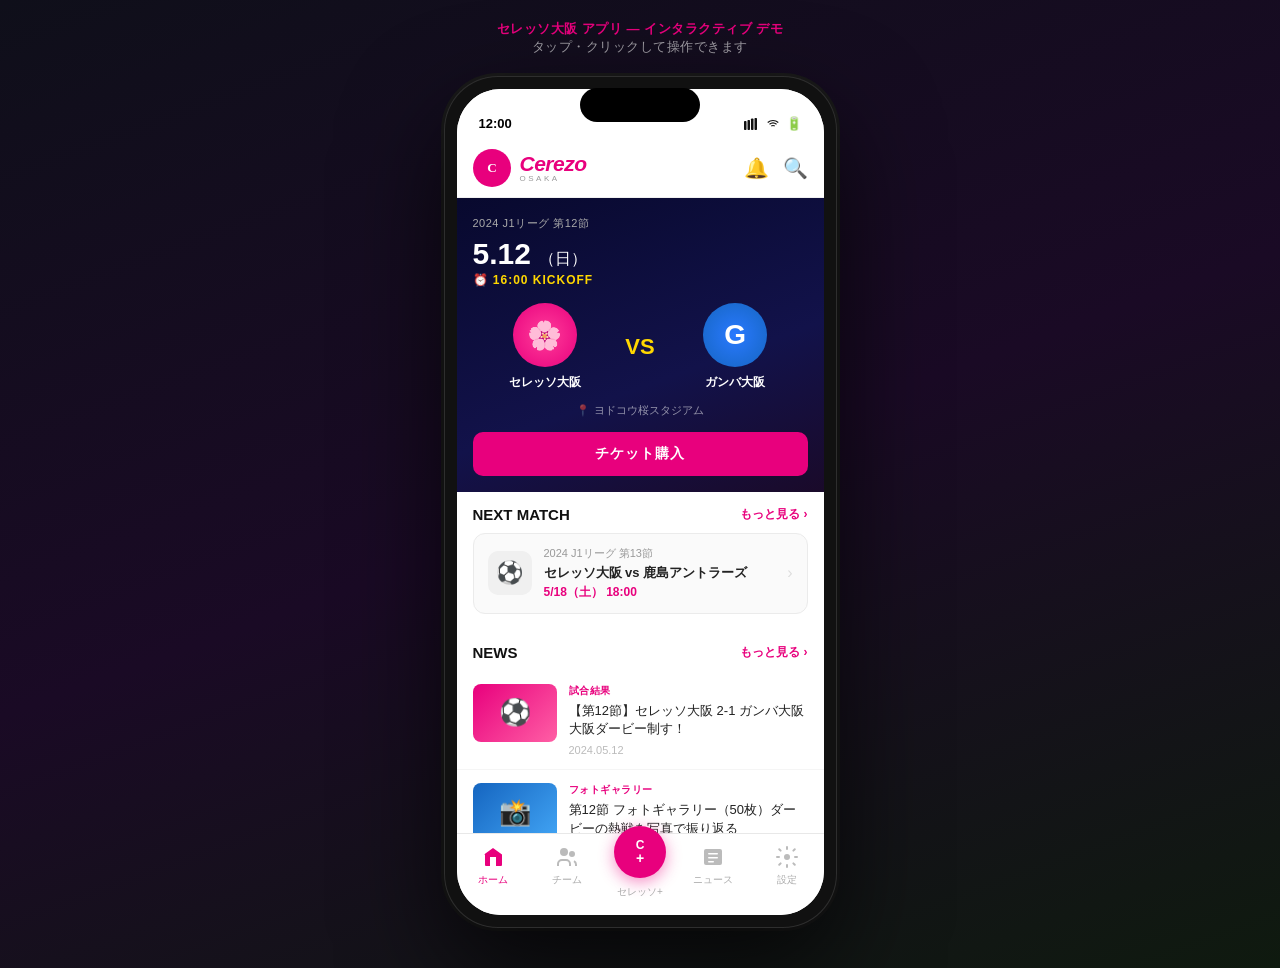
==== cerezo-demo.html @ f92ac030 "Add セレッソ大阪 app interactive HTML demo Interactive mobile app prototype with 7 screens: - ホーム (match s" ====
<!DOCTYPE html>
<html lang="ja">
<head>
  <meta charset="UTF-8">
  <meta name="viewport" content="width=device-width, initial-scale=1.0">
  <title>セレッソ大阪 アプリ デモ</title>
  <style>
    *{margin:0;padding:0;box-sizing:border-box;-webkit-tap-highlight-color:transparent;}
    body{
      background:linear-gradient(160deg,#0f0f1a 0%,#1a0a25 50%,#0f1a0f 100%);
      min-height:100vh;display:flex;flex-direction:column;
      align-items:center;justify-content:center;
      font-family:-apple-system,'Hiragino Kaku Gothic ProN','Noto Sans JP',sans-serif;
      padding:20px 0 40px;
    }
    .demo-header{
      color:rgba(255,255,255,0.6);font-size:13px;margin-bottom:20px;
      text-align:center;letter-spacing:0.5px;
    }
    .demo-header strong{color:#E8007D;}

    /* ── Phone Frame ── */
    .phone{
      width:393px;height:852px;
      background:#111;border-radius:54px;
      padding:13px;
      box-shadow:0 40px 100px rgba(0,0,0,0.7),
                 inset 0 0 0 1px rgba(255,255,255,0.12),
                 0 0 0 3px #1a1a1a;
      position:relative;flex-shrink:0;
    }
    .phone-screen{
      width:100%;height:100%;background:#fff;
      border-radius:44px;overflow:hidden;
      position:relative;display:flex;flex-direction:column;
    }
    /* Dynamic Island */
    .dynamic-island{
      position:absolute;top:12px;left:50%;
      transform:translateX(-50%);
      width:120px;height:34px;
      background:#000;border-radius:20px;
      z-index:200;
    }

    /* ── Status Bar ── */
    .status-bar{
      height:50px;background:#fff;
      display:flex;align-items:flex-end;
      justify-content:space-between;
      padding:0 22px 8px;
      font-size:13px;font-weight:700;
      flex-shrink:0;position:relative;z-index:100;
    }
    .status-icons{display:flex;align-items:center;gap:5px;}

    /* ── App Container ── */
    .app{height:calc(100% - 50px);display:flex;flex-direction:column;overflow:hidden;}

    /* ── Screens ── */
    .screen{display:none;flex:1;flex-direction:column;overflow:hidden;}
    .screen.active{display:flex;}
    .screen-body{flex:1;overflow-y:auto;-webkit-overflow-scrolling:touch;}
    .screen-body::-webkit-scrollbar{display:none;}

    /* ── Header ── */
    .app-header{
      background:#fff;padding:10px 16px;
      display:flex;align-items:center;justify-content:space-between;
      border-bottom:1px solid #f0f0f0;flex-shrink:0;
    }
    .logo-wrap{display:flex;align-items:center;gap:9px;}
    .logo-mark{
      width:38px;height:38px;background:#E8007D;border-radius:50%;
      display:flex;align-items:center;justify-content:center;flex-shrink:0;
    }
    .logo-mark svg{width:24px;height:24px;}
    .logo-text-wrap{}
    .logo-name{font-size:21px;font-style:italic;font-weight:900;color:#E8007D;letter-spacing:-0.5px;line-height:1;}
    .logo-sub{font-size:8px;color:#999;letter-spacing:2.5px;text-transform:uppercase;}
    .hdr-icons{display:flex;gap:14px;}
    .hdr-icon{font-size:20px;cursor:pointer;color:#444;}

    /* ── Bottom Nav ── */
    .bottom-nav{
      height:82px;background:#fff;border-top:1px solid #e8e8e8;
      display:flex;align-items:flex-start;justify-content:space-around;
      padding-top:10px;flex-shrink:0;
    }
    .nav-btn{
      display:flex;flex-direction:column;align-items:center;gap:3px;
      cursor:pointer;flex:1;padding:0 4px;position:relative;
    }
    .nav-btn .nb-icon{width:26px;height:26px;display:flex;align-items:center;justify-content:center;}
    .nav-btn .nb-label{font-size:10px;color:#aaa;transition:color .15s;}
    .nav-btn.active .nb-label{color:#E8007D;}
    /* center button */
    .nav-ctr{margin-top:-18px;}
    .nav-ctr-disc{
      width:52px;height:52px;border-radius:50%;background:#E8007D;
      display:flex;flex-direction:column;align-items:center;justify-content:center;
      box-shadow:0 4px 16px rgba(232,0,125,.45);
      color:#fff;font-weight:900;font-size:12px;line-height:1;
    }

    /* ════════════════════════════
       HOME SCREEN
    ════════════════════════════ */
    .match-hero{
      background:linear-gradient(160deg,#08092e 0%,#12124a 60%,#1a0a2a 100%);
      padding:18px 16px 16px;color:#fff;
    }
    .mh-label{font-size:11px;color:#aaa;letter-spacing:.5px;margin-bottom:8px;}
    .mh-date{font-size:30px;font-weight:900;line-height:1;margin-bottom:4px;}
    .mh-date span{font-size:16px;font-weight:500;}
    .mh-ko{font-size:12px;font-weight:700;color:#FFD700;letter-spacing:1px;margin-bottom:16px;}
    .mh-teams{display:flex;align-items:center;justify-content:space-between;margin-bottom:12px;}
    .mh-team{display:flex;flex-direction:column;align-items:center;gap:8px;flex:1;}
    .mh-emblem{
      width:64px;height:64px;border-radius:50%;
      display:flex;align-items:center;justify-content:center;
      font-size:28px;font-weight:900;
    }
    .emb-cerezo{background:radial-gradient(circle,#ff3d9a,#E8007D);}
    .emb-rival{background:radial-gradient(circle,#2979ff,#1565C0);}
    .mh-tname{font-size:12px;font-weight:700;text-align:center;line-height:1.3;}
    .mh-vs{font-size:22px;font-weight:900;color:#FFD700;padding:0 8px;flex-shrink:0;}
    .mh-venue{font-size:11px;color:rgba(255,255,255,.55);text-align:center;margin-bottom:14px;}
    .ticket-btn{
      background:#E8007D;color:#fff;border:none;width:100%;
      padding:13px;border-radius:10px;font-size:14px;font-weight:800;
      cursor:pointer;letter-spacing:1px;transition:filter .15s;
    }
    .ticket-btn:active{filter:brightness(.9);}

    .sec-hdr{display:flex;justify-content:space-between;align-items:center;padding:14px 16px 10px;}
    .sec-title{font-size:15px;font-weight:800;color:#111;}
    .sec-more{font-size:12px;color:#E8007D;cursor:pointer;font-weight:600;}

    .next-card{
      margin:0 16px 16px;border:1px solid #ebebeb;border-radius:12px;
      padding:12px 14px;display:flex;align-items:center;gap:12px;
      cursor:pointer;background:#fafafa;transition:background .15s;
    }
    .next-card:active{background:#f0f0f0;}
    .next-ico{width:44px;height:44px;border-radius:10px;background:#f0f0f0;display:flex;align-items:center;justify-content:center;font-size:22px;}
    .next-info{flex:1;}
    .next-comp{font-size:11px;color:#999;margin-bottom:3px;}
    .next-match{font-size:13px;font-weight:700;color:#222;margin-bottom:2px;}
    .next-date{font-size:12px;color:#E8007D;font-weight:600;}

    .news-item{display:flex;padding:13px 16px;gap:12px;border-bottom:1px solid #f5f5f5;cursor:pointer;align-items:flex-start;}
    .news-item:active{background:#fafafa;}
    .news-thumb{width:84px;height:58px;border-radius:8px;flex-shrink:0;overflow:hidden;display:flex;align-items:center;justify-content:center;font-size:26px;}
    .news-info{flex:1;}
    .news-cat{font-size:10px;color:#E8007D;font-weight:700;margin-bottom:4px;text-transform:uppercase;letter-spacing:.5px;}
    .news-ttl{font-size:13px;font-weight:500;color:#222;line-height:1.45;}
    .news-date{font-size:11px;color:#bbb;margin-top:5px;}

    /* ════════════════════════════
       TEAM SCREEN
    ════════════════════════════ */
    .standing-banner{
      background:linear-gradient(135deg,#0a1248,#1a237e);
      padding:14px 16px;color:#fff;
      display:flex;align-items:center;justify-content:space-between;
    }
    .sb-rank{font-size:36px;font-weight:900;}
    .sb-label{font-size:12px;color:rgba(255,255,255,.6);margin-bottom:2px;}
    .sb-stats{display:flex;gap:16px;margin-top:4px;}
    .sb-stat{text-align:center;}
    .sb-val{font-size:18px;font-weight:800;}
    .sb-key{font-size:10px;color:rgba(255,255,255,.6);}

    .player-grid{display:grid;grid-template-columns:1fr 1fr;gap:1px;background:#ebebeb;}
    .player-card{background:#fff;padding:14px 10px;display:flex;flex-direction:column;align-items:center;gap:6px;cursor:pointer;transition:background .15s;}
    .player-card:active{background:#fafafa;}
    .p-num{font-size:24px;font-weight:900;color:#E8007D;line-height:1;}
    .p-avatar{width:64px;height:64px;border-radius:50%;background:linear-gradient(135deg,#f5f5f5,#e0e0e0);display:flex;align-items:center;justify-content:center;font-size:26px;}
    .p-name{font-size:12px;font-weight:700;text-align:center;color:#222;line-height:1.3;}
    .p-pos{
      font-size:10px;font-weight:700;padding:2px 8px;border-radius:10px;
      background:#f0f0f0;color:#888;
    }
    .pos-gk{background:#fff3cd;color:#856404;}
    .pos-df{background:#cfe2ff;color:#084298;}
    .pos-mf{background:#d1e7dd;color:#0f5132;}
    .pos-fw{background:#f8d7da;color:#842029;}

    /* ════════════════════════════
       CEREZO+ SCREEN
    ════════════════════════════ */
    .plus-hdr{
      background:#fff;padding:12px 16px;
      display:flex;align-items:center;justify-content:space-between;
      border-bottom:1px solid #f0f0f0;flex-shrink:0;
    }
    .plus-title{font-size:19px;font-weight:900;color:#E8007D;}

    .hero-banner{
      height:188px;position:relative;overflow:hidden;cursor:pointer;
      background:linear-gradient(160deg,#050515 0%,#150530 50%,#200515 100%);
    }
    .hero-banner:active{filter:brightness(.92);}
    .hero-bg-decor{
      position:absolute;right:-10px;bottom:-10px;
      font-size:120px;opacity:.06;line-height:1;user-select:none;
    }
    .hero-content{position:absolute;bottom:0;left:0;right:0;padding:16px;}
    .hero-tag{
      display:inline-block;background:#E8007D;color:#fff;
      font-size:10px;font-weight:700;padding:3px 9px;border-radius:4px;
      margin-bottom:8px;letter-spacing:.5px;
    }
    .hero-ttl{font-size:24px;font-weight:900;color:#fff;font-style:italic;text-transform:uppercase;line-height:1.2;margin-bottom:4px;}
    .hero-sub{font-size:12px;color:rgba(255,255,255,.7);}
    .hero-new{
      position:absolute;top:14px;right:14px;
      background:#FF3B30;color:#fff;font-size:10px;font-weight:700;
      padding:3px 8px;border-radius:12px;
    }

    .scroll-row{display:flex;gap:12px;padding:0 16px;overflow-x:auto;}
    .scroll-row::-webkit-scrollbar{display:none;}
    .scroll-card{flex-shrink:0;width:148px;cursor:pointer;}
    .sc-thumb{
      width:148px;height:94px;border-radius:10px;overflow:hidden;
      position:relative;margin-bottom:8px;
      display:flex;align-items:center;justify-content:center;
    }
    .sc-thumb-inner{width:100%;height:100%;display:flex;align-items:center;justify-content:center;font-size:34px;}
    .sc-play{
      position:absolute;bottom:7px;right:7px;
      background:rgba(0,0,0,.6);border-radius:50%;
      width:28px;height:28px;display:flex;align-items:center;justify-content:center;
      font-size:11px;color:#fff;
    }
    .sc-dur{
      position:absolute;bottom:7px;left:7px;
      background:rgba(0,0,0,.6);color:#fff;font-size:10px;
      padding:2px 6px;border-radius:4px;
    }
    .sc-ttl{font-size:12px;font-weight:700;color:#222;line-height:1.4;margin-bottom:2px;}
    .sc-series{font-size:11px;color:#E8007D;font-weight:600;}

    .ch-list{background:#fff;}
    .ch-item{
      padding:14px 16px;display:flex;align-items:center;gap:14px;
      border-bottom:1px solid #f5f5f5;cursor:pointer;transition:background .15s;
      position:relative;
    }
    .ch-item:active{background:#fafafa;}
    .ch-icon{
      width:52px;height:52px;border-radius:12px;
      display:flex;align-items:center;justify-content:center;
      font-size:10px;font-weight:800;color:#fff;text-align:center;line-height:1.3;
      flex-shrink:0;
    }
    .ch-info{flex:1;}
    .ch-name{font-size:14px;font-weight:700;color:#111;margin-bottom:3px;}
    .ch-desc{font-size:12px;color:#999;line-height:1.4;}
    .ch-new{
      position:absolute;top:10px;right:32px;
      background:#FF3B30;color:#fff;font-size:9px;font-weight:700;
      padding:2px 6px;border-radius:10px;
    }
    .ch-arr{color:#ddd;font-size:16px;font-weight:300;}

    .member-cta{
      background:linear-gradient(135deg,#E8007D,#c2005a);
      padding:22px 16px;color:#fff;
    }
    .mc-title{font-size:17px;font-weight:900;margin-bottom:10px;}
    .mc-feats{display:flex;flex-direction:column;gap:7px;margin-bottom:16px;}
    .mc-feat{font-size:13px;display:flex;align-items:flex-start;gap:8px;line-height:1.4;}
    .mc-price{font-size:26px;font-weight:900;margin-bottom:14px;}
    .mc-price small{font-size:13px;font-weight:400;}
    .mc-btn{
      background:#fff;color:#E8007D;border:none;width:100%;
      padding:14px;border-radius:10px;font-size:15px;font-weight:900;
      cursor:pointer;transition:filter .15s;
    }
    .mc-btn:active{filter:brightness(.96);}

    /* ════════════════════════════
       NEWS SCREEN
    ════════════════════════════ */
    .filter-row{
      display:flex;gap:8px;padding:12px 16px;
      overflow-x:auto;flex-shrink:0;
      border-bottom:1px solid #f0f0f0;
      background:#fff;
    }
    .filter-row::-webkit-scrollbar{display:none;}
    .filter-chip{
      padding:6px 14px;border-radius:20px;font-size:12px;font-weight:600;
      white-space:nowrap;cursor:pointer;border:none;transition:all .15s;
    }
    .filter-chip.on{background:#E8007D;color:#fff;}
    .filter-chip.off{background:#f2f2f2;color:#666;}

    /* ════════════════════════════
       EPISODE LIST SCREEN
    ════════════════════════════ */
    .back-hdr{
      background:#fff;padding:12px 16px;
      display:flex;align-items:center;gap:12px;
      border-bottom:1px solid #f0f0f0;flex-shrink:0;
    }
    .back-btn{font-size:14px;color:#E8007D;cursor:pointer;font-weight:700;display:flex;align-items:center;gap:2px;}
    .back-hdr-title{font-size:16px;font-weight:700;color:#111;}

    .prog-hero{
      height:150px;display:flex;align-items:center;justify-content:center;
      position:relative;overflow:hidden;flex-shrink:0;
    }
    .ph-decor{position:absolute;inset:0;display:flex;align-items:center;justify-content:center;font-size:90px;opacity:.06;}
    .ph-title{font-size:26px;font-weight:900;color:#fff;font-style:italic;text-transform:uppercase;z-index:1;text-shadow:0 2px 10px rgba(0,0,0,.5);}

    .ep-tabs{display:flex;border-bottom:1px solid #e0e0e0;background:#fff;flex-shrink:0;}
    .ep-tab{flex:1;padding:12px;text-align:center;font-size:13px;font-weight:700;color:#aaa;cursor:pointer;position:relative;}
    .ep-tab.on{color:#E8007D;}
    .ep-tab.on::after{content:'';position:absolute;bottom:-1px;left:0;right:0;height:2px;background:#E8007D;border-radius:2px 2px 0 0;}

    .ep-item{display:flex;padding:14px 16px;gap:12px;border-bottom:1px solid #f5f5f5;cursor:pointer;transition:background .15s;}
    .ep-item:active{background:#fafafa;}
    .ep-thumb{width:116px;height:74px;border-radius:10px;flex-shrink:0;overflow:hidden;position:relative;display:flex;align-items:center;justify-content:center;}
    .ep-thumb-inner{width:100%;height:100%;display:flex;align-items:center;justify-content:center;font-size:32px;}
    .ep-info{flex:1;}
    .ep-title{font-size:13px;font-weight:700;color:#111;line-height:1.45;margin-bottom:5px;}
    .ep-date{font-size:11px;color:#bbb;margin-bottom:4px;}
    .ep-desc{font-size:12px;color:#999;line-height:1.4;}

    /* ════════════════════════════
       VIDEO PLAYER SCREEN
    ════════════════════════════ */
    .vplayer{
      background:#000;width:100%;height:216px;
      display:flex;flex-direction:column;
      align-items:center;justify-content:center;
      position:relative;overflow:hidden;flex-shrink:0;cursor:pointer;
    }
    .vp-bg{position:absolute;inset:0;}
    .vp-bg-emoji{position:absolute;inset:0;display:flex;align-items:center;justify-content:center;font-size:80px;opacity:.12;}
    .vp-play-btn{
      width:64px;height:64px;border-radius:50%;
      background:rgba(255,255,255,.92);
      display:flex;align-items:center;justify-content:center;
      font-size:24px;z-index:2;transition:transform .15s;
    }
    .vp-play-btn:active{transform:scale(.92);}
    .vp-pause-overlay{display:none;position:absolute;inset:0;align-items:center;justify-content:center;z-index:2;}
    .is-playing .vp-play-btn{display:none;}
    .is-playing .vp-pause-overlay{display:flex;}
    .vp-controls{position:absolute;bottom:0;left:0;right:0;padding:0 14px 12px;z-index:3;}
    .vp-prog{height:3px;background:rgba(255,255,255,.25);border-radius:2px;margin-bottom:7px;cursor:pointer;position:relative;}
    .vp-fill{height:100%;background:#E8007D;border-radius:2px;width:35%;transition:width .2s linear;}
    .vp-times{display:flex;justify-content:space-between;font-size:11px;color:rgba(255,255,255,.65);}

    .vid-info{padding:16px;border-bottom:1px solid #f5f5f5;}
    .vid-title{font-size:16px;font-weight:800;color:#111;line-height:1.4;margin-bottom:7px;}
    .vid-meta{font-size:12px;color:#aaa;margin-bottom:10px;}
    .vid-badge{display:inline-block;background:#fff0f7;color:#E8007D;font-size:11px;font-weight:700;padding:4px 11px;border-radius:20px;border:1px solid #f9c0dd;}

    .vid-desc{padding:14px 16px;border-bottom:1px solid #f5f5f5;}
    .vid-desc p{font-size:13px;color:#555;line-height:1.75;}

    .rel-item{display:flex;padding:12px 16px;gap:12px;border-bottom:1px solid #f5f5f5;cursor:pointer;transition:background .15s;}
    .rel-item:active{background:#fafafa;}
    .rel-thumb{width:104px;height:66px;border-radius:8px;flex-shrink:0;overflow:hidden;position:relative;display:flex;align-items:center;justify-content:center;}
    .rel-thumb-inner{width:100%;height:100%;display:flex;align-items:center;justify-content:center;font-size:28px;}
    .rel-info{flex:1;}
    .rel-title{font-size:13px;font-weight:600;color:#111;line-height:1.4;margin-bottom:4px;}
    .rel-meta{font-size:11px;color:#bbb;}

    /* ════════════════════════════
       SETTINGS SCREEN
    ════════════════════════════ */
    .set-section{padding:14px 16px 8px;background:#f5f5f5;}
    .set-section-label{font-size:11px;color:#888;font-weight:700;letter-spacing:1.5px;text-transform:uppercase;}
    .set-item{
      background:#fff;padding:16px;border-bottom:1px solid #f5f5f5;
      display:flex;align-items:center;justify-content:space-between;cursor:pointer;
      transition:background .15s;
    }
    .set-item:active{background:#fafafa;}
    .set-item-label{font-size:14px;color:#111;font-weight:500;}
    .set-item-sub{font-size:12px;color:#E8007D;margin-top:2px;font-weight:600;}
    .set-item-val{font-size:14px;color:#bbb;}
    .toggle{width:50px;height:30px;background:#E8007D;border-radius:15px;position:relative;cursor:pointer;}
    .toggle-knob{position:absolute;right:3px;top:3px;width:24px;height:24px;background:#fff;border-radius:50%;box-shadow:0 1px 4px rgba(0,0,0,.2);}
    .toggle.off{background:#ddd;}
    .toggle.off .toggle-knob{right:auto;left:3px;}

    /* ── Toast ── */
    .toast{
      position:absolute;bottom:95px;left:50%;transform:translateX(-50%);
      background:rgba(0,0,0,.82);color:#fff;font-size:13px;
      padding:10px 18px;border-radius:20px;
      white-space:nowrap;opacity:0;transition:opacity .25s;
      z-index:999;pointer-events:none;backdrop-filter:blur(8px);
    }
    .toast.show{opacity:1;}

    /* ── Spacer ── */
    .space{height:24px;}
  </style>
</head>
<body>

<div class="demo-header">
  <strong>セレッソ大阪 アプリ — インタラクティブ デモ</strong><br>
  タップ・クリックして操作できます
</div>

<div class="phone">
  <div class="dynamic-island"></div>
  <div class="phone-screen">

    <!-- Status Bar -->
    <div class="status-bar">
      <span>12:00</span>
      <div class="status-icons">
        <svg width="16" height="12" viewBox="0 0 16 12" fill="#111"><rect x="0" y="3" width="2.5" height="9" rx=".8"/><rect x="3.5" y="2" width="2.5" height="10" rx=".8"/><rect x="7" y="0.5" width="2.5" height="11.5" rx=".8"/><rect x="10.5" y="0" width="2.5" height="12" rx=".8"/></svg>
        <svg width="16" height="12" viewBox="0 0 24 24" fill="none" stroke="#111" stroke-width="2.2"><path d="M5 12.55a11 11 0 0114.08 0M1.42 9a16 16 0 0121.16 0M8.53 16.11a6 6 0 016.95 0M12 20h.01"/></svg>
        <span>🔋</span>
      </div>
    </div>

    <!-- App -->
    <div class="app">

      <!-- ═══════════ HOME ═══════════ -->
      <div id="s-home" class="screen active">
        <div class="app-header">
          <div class="logo-wrap">
            <div class="logo-mark">
              <svg viewBox="0 0 40 40" fill="none"><circle cx="20" cy="20" r="20" fill="#E8007D"/><text x="20" y="27" text-anchor="middle" fill="#fff" font-size="22" font-weight="900" font-family="Georgia,serif">C</text></svg>
            </div>
            <div class="logo-text-wrap">
              <div class="logo-name">Cerezo</div>
              <div class="logo-sub">Osaka</div>
            </div>
          </div>
          <div class="hdr-icons">
            <span class="hdr-icon" onclick="toast('通知')">🔔</span>
            <span class="hdr-icon" onclick="toast('検索')">🔍</span>
          </div>
        </div>

        <div class="screen-body">
          <!-- Match Hero -->
          <div class="match-hero">
            <div class="mh-label">2024 J1リーグ 第12節</div>
            <div class="mh-date">5.12 <span>（日）</span></div>
            <div class="mh-ko">⏰ 16:00 KICKOFF</div>
            <div class="mh-teams">
              <div class="mh-team">
                <div class="mh-emblem emb-cerezo">🌸</div>
                <div class="mh-tname">セレッソ大阪</div>
              </div>
              <div class="mh-vs">VS</div>
              <div class="mh-team">
                <div class="mh-emblem emb-rival">G</div>
                <div class="mh-tname">ガンバ大阪</div>
              </div>
            </div>
            <div class="mh-venue">📍 ヨドコウ桜スタジアム</div>
            <button class="ticket-btn" onclick="toast('チケット購入サイトへ移動します')">チケット購入</button>
          </div>

          <!-- Next Match -->
          <div class="sec-hdr">
            <div class="sec-title">NEXT MATCH</div>
            <div class="sec-more" onclick="toast('試合日程一覧')">もっと見る ›</div>
          </div>
          <div class="next-card" onclick="toast('試合詳細')">
            <div class="next-ico">⚽</div>
            <div class="next-info">
              <div class="next-comp">2024 J1リーグ 第13節</div>
              <div class="next-match">セレッソ大阪 vs 鹿島アントラーズ</div>
              <div class="next-date">5/18（土） 18:00</div>
            </div>
            <span style="color:#ddd;">›</span>
          </div>

          <!-- News -->
          <div class="sec-hdr">
            <div class="sec-title">NEWS</div>
            <div class="sec-more" onclick="tab('news')">もっと見る ›</div>
          </div>

          <div class="news-item" onclick="toast('記事を開きます')">
            <div class="news-thumb" style="background:linear-gradient(135deg,#E8007D,#ff5fa5);">⚽</div>
            <div class="news-info">
              <div class="news-cat">試合結果</div>
              <div class="news-ttl">【第12節】セレッソ大阪 2-1 ガンバ大阪 大阪ダービー制す！</div>
              <div class="news-date">2024.05.12</div>
            </div>
          </div>
          <div class="news-item" onclick="toast('記事を開きます')">
            <div class="news-thumb" style="background:linear-gradient(135deg,#1565C0,#42a5f5);">📸</div>
            <div class="news-info">
              <div class="news-cat">フォトギャラリー</div>
              <div class="news-ttl">第12節 フォトギャラリー（50枚）ダービーの熱戦を写真で振り返る</div>
              <div class="news-date">2024.05.12</div>
            </div>
          </div>
          <div class="news-item" onclick="toast('記事を開きます')">
            <div class="news-thumb" style="background:linear-gradient(135deg,#f57c00,#ffb74d);">🎤</div>
            <div class="news-info">
              <div class="news-cat">選手インタビュー</div>
              <div class="news-ttl">上門知樹「ダービーで点を取れて最高の気分」試合後コメント</div>
              <div class="news-date">2024.05.12</div>
            </div>
          </div>
          <div class="news-item" onclick="toast('記事を開きます')">
            <div class="news-thumb" style="background:linear-gradient(135deg,#2e7d32,#66bb6a);">🏋️</div>
            <div class="news-info">
              <div class="news-cat">練習情報</div>
              <div class="news-ttl">5/13（月）練習レポート — 鹿島戦へ向けて始動</div>
              <div class="news-date">2024.05.13</div>
            </div>
          </div>
          <div class="space"></div>
        </div>
      </div>

      <!-- ═══════════ TEAM ═══════════ -->
      <div id="s-team" class="screen">
        <div class="app-header">
          <div class="logo-wrap">
            <div class="logo-mark"><svg viewBox="0 0 40 40" fill="none"><circle cx="20" cy="20" r="20" fill="#E8007D"/><text x="20" y="27" text-anchor="middle" fill="#fff" font-size="22" font-weight="900" font-family="Georgia,serif">C</text></svg></div>
            <div class="logo-text-wrap"><div class="logo-name" style="font-size:18px;">チーム</div></div>
          </div>
          <span class="hdr-icon" onclick="toast('検索')">🔍</span>
        </div>

        <div class="screen-body">
          <!-- Standing Banner -->
          <div class="standing-banner">
            <div>
              <div style="font-size:12px;color:rgba(255,255,255,.6);margin-bottom:2px;">2024 J1 現在順位</div>
              <div style="display:flex;align-items:baseline;gap:4px;">
                <div class="sb-rank">3</div>
                <div style="font-size:16px;color:rgba(255,255,255,.7);">位</div>
              </div>
            </div>
            <div class="sb-stats">
              <div class="sb-stat"><div class="sb-val">7</div><div class="sb-key">勝</div></div>
              <div class="sb-stat"><div class="sb-val">3</div><div class="sb-key">分</div></div>
              <div class="sb-stat"><div class="sb-val">2</div><div class="sb-key">敗</div></div>
              <div class="sb-stat"><div class="sb-val">24</div><div class="sb-key">得点</div></div>
            </div>
          </div>

          <div class="sec-hdr">
            <div class="sec-title">選手一覧</div>
            <div class="sec-more" onclick="toast('全選手一覧')">全員見る ›</div>
          </div>

          <div class="player-grid">
            <div class="player-card" onclick="toast('選手プロフィール — キム ジンヒョン')">
              <div class="p-num">1</div><div class="p-avatar">🧤</div>
              <div class="p-name">キム ジンヒョン</div><div class="p-pos pos-gk">GK</div>
            </div>
            <div class="player-card" onclick="toast('選手プロフィール — 鳥海晃司')">
              <div class="p-num">3</div><div class="p-avatar">🛡️</div>
              <div class="p-name">鳥海晃司</div><div class="p-pos pos-df">DF</div>
            </div>
            <div class="player-card" onclick="toast('選手プロフィール — 奥埜博亮')">
              <div class="p-num">8</div><div class="p-avatar">⚽</div>
              <div class="p-name">奥埜博亮</div><div class="p-pos pos-mf">MF</div>
            </div>
            <div class="player-card" onclick="toast('選手プロフィール — レオ セアラ')">
              <div class="p-num">9</div><div class="p-avatar">⚽</div>
              <div class="p-name">レオ セアラ</div><div class="p-pos pos-fw">FW</div>
            </div>
            <div class="player-card" onclick="toast('選手プロフィール — カピシャーバ')">
              <div class="p-num">10</div><div class="p-avatar">⚽</div>
              <div class="p-name">カピシャーバ</div><div class="p-pos pos-fw">FW</div>
            </div>
            <div class="player-card" onclick="toast('選手プロフィール — 上門知樹')">
              <div class="p-num">11</div><div class="p-avatar">⚽</div>
              <div class="p-name">上門知樹</div><div class="p-pos pos-fw">FW</div>
            </div>
            <div class="player-card" onclick="toast('選手プロフィール — 為田大貴')">
              <div class="p-num">14</div><div class="p-avatar">⚽</div>
              <div class="p-name">為田大貴</div><div class="p-pos pos-mf">MF</div>
            </div>
            <div class="player-card" onclick="toast('選手プロフィール — 田中駿汰')">
              <div class="p-num">25</div><div class="p-avatar">⚽</div>
              <div class="p-name">田中駿汰</div><div class="p-pos pos-mf">MF</div>
            </div>
          </div>
          <div class="space"></div>
        </div>
      </div>

      <!-- ═══════════ CEREZO+ ═══════════ -->
      <div id="s-plus" class="screen">
        <div class="plus-hdr">
          <div class="plus-title">セレッソPLUS</div>
          <span class="hdr-icon" onclick="toast('検索')">🔍</span>
        </div>

        <div class="screen-body">
          <!-- Hero -->
          <div class="hero-banner" onclick="goto('episodes','INSIDE CEREZO','linear-gradient(160deg,#050515,#150530,#200515)')">
            <div class="hero-bg-decor">🌸</div>
            <div class="hero-content">
              <div class="hero-tag">INSIDE CEREZO</div>
              <div class="hero-ttl">試合に至るまでの<br>全過程</div>
              <div class="hero-sub">選手・スタッフの素顔をお届け — EP.12</div>
            </div>
            <div class="hero-new">NEW</div>
          </div>

          <!-- Latest Content -->
          <div class="sec-hdr">
            <div class="sec-title">最新コンテンツ</div>
            <div class="sec-more" onclick="toast('最新コンテンツ一覧')">もっと見る ›</div>
          </div>
          <div class="scroll-row" style="padding-bottom:12px;">
            <div class="scroll-card" onclick="goto('player','アウェイ遠征の裏側','linear-gradient(135deg,#050515,#150530)','12:34','INSIDE CEREZO')">
              <div class="sc-thumb"><div class="sc-thumb-inner" style="background:linear-gradient(135deg,#050515,#150530)">✈️</div><div class="sc-play">▶</div><div class="sc-dur">12:34</div></div>
              <div class="sc-ttl">アウェイ遠征の裏側</div><div class="sc-series">INSIDE CEREZO</div>
            </div>
            <div class="scroll-card" onclick="goto('player','練習の舞台裏','linear-gradient(135deg,#0a1f05,#1a4a0a)','09:50','CEREZO LABO')">
              <div class="sc-thumb"><div class="sc-thumb-inner" style="background:linear-gradient(135deg,#0a1f05,#1a4a0a)">🏟️</div><div class="sc-play">▶</div><div class="sc-dur">09:50</div></div>
              <div class="sc-ttl">練習の舞台裏</div><div class="sc-series">CEREZO LABO</div>
            </div>
            <div class="scroll-card" onclick="goto('player','ポッドキャスト #42','linear-gradient(135deg,#2a0505,#6a1010)','24:10','PODCAST')">
              <div class="sc-thumb"><div class="sc-thumb-inner" style="background:linear-gradient(135deg,#2a0505,#6a1010)">🎙️</div><div class="sc-play">▶</div><div class="sc-dur">24:10</div></div>
              <div class="sc-ttl">ポッドキャスト #42</div><div class="sc-series">PODCAST</div>
            </div>
            <div class="scroll-card" onclick="goto('player','第12節マッチレビュー','linear-gradient(135deg,#05101f,#0a2040)','18:20','MATCH')">
              <div class="sc-thumb"><div class="sc-thumb-inner" style="background:linear-gradient(135deg,#05101f,#0a2040)">⚽</div><div class="sc-play">▶</div><div class="sc-dur">18:20</div></div>
              <div class="sc-ttl">第12節マッチレビュー</div><div class="sc-series">MATCH</div>
            </div>
          </div>

          <!-- Channels -->
          <div class="sec-hdr">
            <div class="sec-title">チャンネル</div>
          </div>
          <div class="ch-list">
            <div class="ch-item" onclick="goto('episodes','INSIDE CEREZO','linear-gradient(160deg,#050515,#150530,#200515)')">
              <div class="ch-icon" style="background:linear-gradient(135deg,#080820,#1a0535)">INSIDE<br>CEREZO</div>
              <div class="ch-info"><div class="ch-name">INSIDE CEREZO</div><div class="ch-desc">選手・スタッフに密着した本格ドキュメント</div></div>
              <div class="ch-new">NEW</div><div class="ch-arr">›</div>
            </div>
            <div class="ch-item" onclick="goto('episodes','CEREZO LABO','linear-gradient(160deg,#051505,#0a3510)')">
              <div class="ch-icon" style="background:linear-gradient(135deg,#0a1f05,#1a4a0a)">CEREZO<br>LABO</div>
              <div class="ch-info"><div class="ch-name">CEREZO LABO</div><div class="ch-desc">戦術・技術を深掘り解説</div></div>
              <div class="ch-arr">›</div>
            </div>
            <div class="ch-item" onclick="goto('episodes','PODCAST','linear-gradient(160deg,#1f0505,#4a0a0a)')">
              <div class="ch-icon" style="background:linear-gradient(135deg,#2a0505,#6a1010)">POD<br>CAST</div>
              <div class="ch-info"><div class="ch-name">PODCAST</div><div class="ch-desc">選手・スタッフが語る音声コンテンツ</div></div>
              <div class="ch-arr">›</div>
            </div>
            <div class="ch-item" onclick="goto('episodes','TOPICS','linear-gradient(160deg,#101005,#2a2a00)')">
              <div class="ch-icon" style="background:linear-gradient(135deg,#1a1a05,#4a4a00)">TOPICS</div>
              <div class="ch-info"><div class="ch-name">TOPICS</div><div class="ch-desc">クラブのトピックスをいち早くお届け</div></div>
              <div class="ch-arr">›</div>
            </div>
            <div class="ch-item" onclick="goto('episodes','MATCH','linear-gradient(160deg,#050f1f,#0a1f40)')">
              <div class="ch-icon" style="background:linear-gradient(135deg,#05101f,#0a2040)">MATCH</div>
              <div class="ch-info"><div class="ch-name">MATCH</div><div class="ch-desc">試合のマッチレビューをお届け</div></div>
              <div class="ch-new">NEW</div><div class="ch-arr">›</div>
            </div>
            <div class="ch-item" onclick="goto('episodes','CEREZO CLASSICS','linear-gradient(160deg,#1f0f05,#4a2a10)')">
              <div class="ch-icon" style="background:linear-gradient(135deg,#1f0f05,#4a2a10)">CLASSICS</div>
              <div class="ch-info"><div class="ch-name">CEREZO CLASSICS</div><div class="ch-desc">名試合・名場面を厳選アーカイブ</div></div>
              <div class="ch-arr">›</div>
            </div>
            <div class="ch-item" onclick="goto('episodes','ACADEMY','linear-gradient(160deg,#05151f,#0a3040)')">
              <div class="ch-icon" style="background:linear-gradient(135deg,#05151f,#0a3040)">ACADEMY</div>
              <div class="ch-info"><div class="ch-name">ACADEMY</div><div class="ch-desc">育成組織の活躍・練習に密着</div></div>
              <div class="ch-arr">›</div>
            </div>
          </div>

          <!-- Member CTA -->
          <div class="member-cta">
            <div class="mc-title">セレッソPLUSになると</div>
            <div class="mc-feats">
              <div class="mc-feat">✓ 会員限定の LIVE 中継・動画が見放題</div>
              <div class="mc-feat">✓ 試合のリアルタイム速報が受け取れる</div>
              <div class="mc-feat">✓ フォトアルバム・読み物も会員限定</div>
              <div class="mc-feat">✓ いつでもどこでも、セレッソをもっと身近に</div>
            </div>
            <div class="mc-price">¥900 <small>（税込）/ 月</small></div>
            <button class="mc-btn" onclick="toast('会員登録ページへ移動します')">今すぐ会員登録</button>
          </div>
          <div class="space"></div>
        </div>
      </div>

      <!-- ═══════════ NEWS ═══════════ -->
      <div id="s-news" class="screen">
        <div class="app-header">
          <div class="logo-wrap">
            <div class="logo-mark"><svg viewBox="0 0 40 40" fill="none"><circle cx="20" cy="20" r="20" fill="#E8007D"/><text x="20" y="27" text-anchor="middle" fill="#fff" font-size="22" font-weight="900" font-family="Georgia,serif">C</text></svg></div>
            <div class="logo-text-wrap"><div class="logo-name" style="font-size:18px;">ニュース</div></div>
          </div>
          <span class="hdr-icon" onclick="toast('検索')">🔍</span>
        </div>
        <div class="filter-row">
          <button class="filter-chip on" onclick="filterChip(this,'すべて')">すべて</button>
          <button class="filter-chip off" onclick="filterChip(this,'試合結果')">試合結果</button>
          <button class="filter-chip off" onclick="filterChip(this,'選手情報')">選手情報</button>
          <button class="filter-chip off" onclick="filterChip(this,'クラブ情報')">クラブ情報</button>
          <button class="filter-chip off" onclick="filterChip(this,'アカデミー')">アカデミー</button>
        </div>
        <div class="screen-body">
          <div class="news-item" onclick="toast('記事を開きます')">
            <div class="news-thumb" style="background:linear-gradient(135deg,#E8007D,#ff5fa5);">⚽</div>
            <div class="news-info"><div class="news-cat">試合結果</div><div class="news-ttl">【第12節】セレッソ大阪 2-1 ガンバ大阪 大阪ダービー制す！</div><div class="news-date">2024.05.12</div></div>
          </div>
          <div class="news-item" onclick="toast('記事を開きます')">
            <div class="news-thumb" style="background:linear-gradient(135deg,#1565C0,#42a5f5);">📸</div>
            <div class="news-info"><div class="news-cat">フォトギャラリー</div><div class="news-ttl">第12節 ダービーフォトギャラリー（50枚）熱戦を写真で振り返る</div><div class="news-date">2024.05.12</div></div>
          </div>
          <div class="news-item" onclick="toast('記事を開きます')">
            <div class="news-thumb" style="background:linear-gradient(135deg,#f57c00,#ffb74d);">🎤</div>
            <div class="news-info"><div class="news-cat">選手インタビュー</div><div class="news-ttl">上門知樹「ダービーで点を取れて最高の気分」試合後コメント全文</div><div class="news-date">2024.05.12</div></div>
          </div>
          <div class="news-item" onclick="toast('記事を開きます')">
            <div class="news-thumb" style="background:linear-gradient(135deg,#2e7d32,#66bb6a);">🏋️</div>
            <div class="news-info"><div class="news-cat">練習情報</div><div class="news-ttl">5/13（月）練習レポート — 鹿島アントラーズ戦へ向けて始動</div><div class="news-date">2024.05.13</div></div>
          </div>
          <div class="news-item" onclick="toast('記事を開きます')">
            <div class="news-thumb" style="background:linear-gradient(135deg,#6a1b9a,#ce93d8);">👕</div>
            <div class="news-info"><div class="news-cat">クラブ情報</div><div class="news-ttl">2024シーズン サードユニフォーム発表 — ピンクグラデーションデザイン</div><div class="news-date">2024.05.10</div></div>
          </div>
          <div class="news-item" onclick="toast('記事を開きます')">
            <div class="news-thumb" style="background:linear-gradient(135deg,#0097a7,#80deea);">🌸</div>
            <div class="news-info"><div class="news-cat">クラブ情報</div><div class="news-ttl">セレッソ大阪 創立30周年記念イベント開催決定</div><div class="news-date">2024.05.09</div></div>
          </div>
          <div class="news-item" onclick="toast('記事を開きます')">
            <div class="news-thumb" style="background:linear-gradient(135deg,#37474f,#78909c);">🏆</div>
            <div class="news-info"><div class="news-cat">アカデミー</div><div class="news-ttl">U-18 プリンスリーグ関西 首位浮上！</div><div class="news-date">2024.05.08</div></div>
          </div>
          <div class="space"></div>
        </div>
      </div>

      <!-- ═══════════ SETTINGS ═══════════ -->
      <div id="s-settings" class="screen">
        <div class="app-header">
          <div style="font-size:17px;font-weight:800;color:#111;">設定</div>
        </div>
        <div class="screen-body">
          <div class="set-section"><div class="set-section-label">アカウント</div></div>
          <div class="set-item" onclick="toast('プロフィール設定')">
            <div><div class="set-item-label">プロフィール</div></div><div class="set-item-val">›</div>
          </div>
          <div class="set-item" onclick="toast('会員情報を確認')">
            <div><div class="set-item-label">会員情報</div><div class="set-item-sub">セレッソPLUS 会員</div></div><div class="set-item-val">›</div>
          </div>
          <div class="set-item" onclick="toast('お気に入り選手設定')">
            <div><div class="set-item-label">お気に入り選手</div></div><div class="set-item-val">›</div>
          </div>

          <div class="set-section" style="margin-top:8px;"><div class="set-section-label">通知</div></div>
          <div class="set-item">
            <div class="set-item-label">プッシュ通知</div>
            <div class="toggle" onclick="toggleSwitch(this)"><div class="toggle-knob"></div></div>
          </div>
          <div class="set-item">
            <div class="set-item-label">試合開始リマインダー</div>
            <div class="toggle" onclick="toggleSwitch(this)"><div class="toggle-knob"></div></div>
          </div>
          <div class="set-item">
            <div class="set-item-label">得点通知</div>
            <div class="toggle off" onclick="toggleSwitch(this)"><div class="toggle-knob"></div></div>
          </div>

          <div class="set-section" style="margin-top:8px;"><div class="set-section-label">アプリ情報</div></div>
          <div class="set-item">
            <div class="set-item-label">バージョン</div><div class="set-item-val">2.4.1</div>
          </div>
          <div class="set-item" onclick="toast('利用規約を開きます')">
            <div class="set-item-label">利用規約</div><div class="set-item-val">›</div>
          </div>
          <div class="set-item" onclick="toast('プライバシーポリシーを開きます')">
            <div class="set-item-label">プライバシーポリシー</div><div class="set-item-val">›</div>
          </div>
          <div class="set-item" onclick="toast('ログアウトしますか？')">
            <div style="font-size:14px;color:#E8007D;font-weight:500;">ログアウト</div>
          </div>
          <div class="space"></div>
        </div>
      </div>

      <!-- ═══════════ EPISODES (Program Detail) ═══════════ -->
      <div id="s-episodes" class="screen">
        <div class="back-hdr">
          <div class="back-btn" onclick="back()">‹ 戻る</div>
          <div class="back-hdr-title" id="ep-title">INSIDE CEREZO</div>
        </div>

        <div class="screen-body">
          <div class="prog-hero" id="ep-hero" style="background:linear-gradient(160deg,#050515,#150530,#200515)">
            <div class="ph-decor">🌸</div>
            <div class="ph-title" id="ep-hero-title">INSIDE CEREZO</div>
          </div>

          <div style="padding:12px 16px;border-bottom:1px solid #f0f0f0;font-size:13px;color:#666;line-height:1.65;" id="ep-desc">
            選手・スタッフの素顔に迫る密着ドキュメンタリーシリーズ。試合に至るまでの全過程を記録します。
          </div>

          <div class="ep-tabs">
            <div class="ep-tab on">エピソード</div>
            <div class="ep-tab" onclick="toast('関連コンテンツ')">関連コンテンツ</div>
          </div>

          <div class="ep-item" onclick="goto('player','アウェイ遠征の裏側','linear-gradient(135deg,#050515,#150530)','12:34','INSIDE CEREZO')">
            <div class="ep-thumb"><div class="ep-thumb-inner" style="background:linear-gradient(135deg,#050515,#150530)">✈️</div><div class="sc-play" style="position:absolute;bottom:7px;right:7px;background:rgba(0,0,0,.6);border-radius:50%;width:26px;height:26px;display:flex;align-items:center;justify-content:center;font-size:10px;color:#fff;">▶</div><div class="sc-dur" style="position:absolute;bottom:7px;left:7px;background:rgba(0,0,0,.6);color:#fff;font-size:10px;padding:2px 5px;border-radius:4px;">12:34</div></div>
            <div class="ep-info">
              <div class="ep-title">アウェイ遠征の裏側</div>
              <div class="ep-date">2024.05.07</div>
              <div class="ep-desc">アウェイ遠征の準備から試合終了まで密着</div>
            </div>
          </div>

          <div class="ep-item" onclick="goto('player','練習試合の舞台裏','linear-gradient(135deg,#0a1f05,#1a4a0a)','09:50','INSIDE CEREZO')">
            <div class="ep-thumb"><div class="ep-thumb-inner" style="background:linear-gradient(135deg,#0a1f05,#1a4a0a)">🏟️</div><div class="sc-play" style="position:absolute;bottom:7px;right:7px;background:rgba(0,0,0,.6);border-radius:50%;width:26px;height:26px;display:flex;align-items:center;justify-content:center;font-size:10px;color:#fff;">▶</div><div class="sc-dur" style="position:absolute;bottom:7px;left:7px;background:rgba(0,0,0,.6);color:#fff;font-size:10px;padding:2px 5px;border-radius:4px;">09:50</div></div>
            <div class="ep-info">
              <div class="ep-title">練習試合の舞台裏</div>
              <div class="ep-date">2024.04.30</div>
              <div class="ep-desc">キャンプ地での練習試合を選手目線で記録</div>
            </div>
          </div>

          <div class="ep-item" onclick="goto('player','選手インタビュー特集','linear-gradient(135deg,#2a0505,#6a1010)','15:22','INSIDE CEREZO')">
            <div class="ep-thumb"><div class="ep-thumb-inner" style="background:linear-gradient(135deg,#2a0505,#6a1010)">🎤</div><div class="sc-play" style="position:absolute;bottom:7px;right:7px;background:rgba(0,0,0,.6);border-radius:50%;width:26px;height:26px;display:flex;align-items:center;justify-content:center;font-size:10px;color:#fff;">▶</div><div class="sc-dur" style="position:absolute;bottom:7px;left:7px;background:rgba(0,0,0,.6);color:#fff;font-size:10px;padding:2px 5px;border-radius:4px;">15:22</div></div>
            <div class="ep-info">
              <div class="ep-title">選手インタビュー特集</div>
              <div class="ep-date">2024.04.22</div>
              <div class="ep-desc">レオ セアラ・カピシャーバ選手に迫る</div>
            </div>
          </div>

          <div class="ep-item" onclick="goto('player','ドキュメント「いのちの日」の記録','linear-gradient(135deg,#05101f,#0a2040)','22:10','INSIDE CEREZO')">
            <div class="ep-thumb"><div class="ep-thumb-inner" style="background:linear-gradient(135deg,#05101f,#0a2040)">📽️</div><div class="sc-play" style="position:absolute;bottom:7px;right:7px;background:rgba(0,0,0,.6);border-radius:50%;width:26px;height:26px;display:flex;align-items:center;justify-content:center;font-size:10px;color:#fff;">▶</div><div class="sc-dur" style="position:absolute;bottom:7px;left:7px;background:rgba(0,0,0,.6);color:#fff;font-size:10px;padding:2px 5px;border-radius:4px;">22:10</div></div>
            <div class="ep-info">
              <div class="ep-title">ドキュメント「いのちの日」の記録</div>
              <div class="ep-date">2024.04.15</div>
              <div class="ep-desc">クラブが大切にする「いのちの日」活動に密着</div>
            </div>
          </div>

          <div class="ep-item" onclick="goto('player','シーズン開幕直前特集','linear-gradient(135deg,#05150a,#0a3515)','18:45','INSIDE CEREZO')">
            <div class="ep-thumb"><div class="ep-thumb-inner" style="background:linear-gradient(135deg,#05150a,#0a3515)">🌸</div><div class="sc-play" style="position:absolute;bottom:7px;right:7px;background:rgba(0,0,0,.6);border-radius:50%;width:26px;height:26px;display:flex;align-items:center;justify-content:center;font-size:10px;color:#fff;">▶</div><div class="sc-dur" style="position:absolute;bottom:7px;left:7px;background:rgba(0,0,0,.6);color:#fff;font-size:10px;padding:2px 5px;border-radius:4px;">18:45</div></div>
            <div class="ep-info">
              <div class="ep-title">シーズン開幕直前特集</div>
              <div class="ep-date">2024.02.20</div>
              <div class="ep-desc">2024シーズンへの意気込みを各選手が語る</div>
            </div>
          </div>

          <div class="space"></div>
        </div>
      </div>

      <!-- ═══════════ VIDEO PLAYER ═══════════ -->
      <div id="s-player" class="screen">
        <div class="back-hdr">
          <div class="back-btn" onclick="back()">‹ 戻る</div>
          <div class="back-hdr-title">動画再生</div>
        </div>

        <div class="screen-body">
          <!-- Player -->
          <div class="vplayer" id="vplayer" onclick="togglePlay()">
            <div class="vp-bg" id="vp-bg" style="background:linear-gradient(135deg,#050515,#150530)"></div>
            <div class="vp-bg-emoji" id="vp-emoji">✈️</div>
            <div class="vp-play-btn" id="vp-play">▶</div>
            <div class="vp-pause-overlay" id="vp-pause">
              <div style="width:64px;height:64px;border-radius:50%;background:rgba(255,255,255,.18);display:flex;align-items:center;justify-content:center;font-size:30px;color:#fff;">⏸</div>
            </div>
            <div class="vp-controls">
              <div class="vp-prog" id="vp-prog" onclick="seekVid(event)">
                <div class="vp-fill" id="vp-fill"></div>
              </div>
              <div class="vp-times">
                <span id="vp-cur">4:20</span>
                <span id="vp-tot">12:34</span>
              </div>
            </div>
          </div>

          <!-- Info -->
          <div class="vid-info">
            <div class="vid-title" id="vp-title">アウェイ遠征の裏側</div>
            <div class="vid-meta">2024.05.07 · 12,450 回視聴</div>
            <div class="vid-badge" id="vp-series">INSIDE CEREZO</div>
          </div>

          <!-- Description -->
          <div class="vid-desc">
            <p id="vp-desc">アウェイ遠征の準備から試合終了まで、選手・スタッフに密着したドキュメンタリー。移動中の様子や試合前のロッカールームなど、普段は見られない舞台裏をお届けします。</p>
          </div>

          <!-- Related -->
          <div class="sec-hdr">
            <div class="sec-title">関連動画</div>
          </div>
          <div class="rel-item" onclick="goto('player','練習試合の舞台裏','linear-gradient(135deg,#0a1f05,#1a4a0a)','09:50','INSIDE CEREZO')">
            <div class="rel-thumb"><div class="rel-thumb-inner" style="background:linear-gradient(135deg,#0a1f05,#1a4a0a)">🏟️</div><div class="sc-play" style="position:absolute;bottom:5px;right:5px;background:rgba(0,0,0,.6);border-radius:50%;width:24px;height:24px;display:flex;align-items:center;justify-content:center;font-size:10px;color:#fff;">▶</div></div>
            <div class="rel-info"><div class="rel-title">練習試合の舞台裏</div><div class="rel-meta">INSIDE CEREZO · 09:50</div></div>
          </div>
          <div class="rel-item" onclick="goto('player','選手インタビュー特集','linear-gradient(135deg,#2a0505,#6a1010)','15:22','INSIDE CEREZO')">
            <div class="rel-thumb"><div class="rel-thumb-inner" style="background:linear-gradient(135deg,#2a0505,#6a1010)">🎤</div><div class="sc-play" style="position:absolute;bottom:5px;right:5px;background:rgba(0,0,0,.6);border-radius:50%;width:24px;height:24px;display:flex;align-items:center;justify-content:center;font-size:10px;color:#fff;">▶</div></div>
            <div class="rel-info"><div class="rel-title">選手インタビュー特集</div><div class="rel-meta">INSIDE CEREZO · 15:22</div></div>
          </div>
          <div class="rel-item" onclick="goto('player','第12節マッチレビュー','linear-gradient(135deg,#05101f,#0a2040)','18:20','MATCH')">
            <div class="rel-thumb"><div class="rel-thumb-inner" style="background:linear-gradient(135deg,#05101f,#0a2040)">⚽</div><div class="sc-play" style="position:absolute;bottom:5px;right:5px;background:rgba(0,0,0,.6);border-radius:50%;width:24px;height:24px;display:flex;align-items:center;justify-content:center;font-size:10px;color:#fff;">▶</div></div>
            <div class="rel-info"><div class="rel-title">第12節マッチレビュー</div><div class="rel-meta">MATCH · 18:20</div></div>
          </div>
          <div class="rel-item" onclick="goto('player','ポッドキャスト #42','linear-gradient(135deg,#2a0505,#6a1010)','24:10','PODCAST')">
            <div class="rel-thumb"><div class="rel-thumb-inner" style="background:linear-gradient(135deg,#2a0505,#6a1010)">🎙️</div><div class="sc-play" style="position:absolute;bottom:5px;right:5px;background:rgba(0,0,0,.6);border-radius:50%;width:24px;height:24px;display:flex;align-items:center;justify-content:center;font-size:10px;color:#fff;">▶</div></div>
            <div class="rel-info"><div class="rel-title">ポッドキャスト #42</div><div class="rel-meta">PODCAST · 24:10</div></div>
          </div>
          <div class="space"></div>
        </div>
      </div>

      <!-- ═══════════ BOTTOM NAV ═══════════ -->
      <div class="bottom-nav">
        <div class="nav-btn active" id="nb-home" onclick="tab('home')">
          <div class="nb-icon">
            <svg width="24" height="24" viewBox="0 0 24 24" fill="none">
              <path d="M3 9.5L12 3l9 6.5V20a1 1 0 01-1 1H5a1 1 0 01-1-1V9.5z" fill="#E8007D"/>
              <path d="M9 21V12h6v9" fill="white"/>
            </svg>
          </div>
          <div class="nb-label" style="color:#E8007D;">ホーム</div>
        </div>
        <div class="nav-btn" id="nb-team" onclick="tab('team')">
          <div class="nb-icon">
            <svg width="24" height="24" viewBox="0 0 24 24" fill="none">
              <circle cx="9" cy="7" r="4" fill="#bbb"/>
              <path d="M3 21v-2a4 4 0 014-4h4a4 4 0 014 4v2" fill="none" stroke="#bbb" stroke-width="2"/>
              <circle cx="17" cy="9" r="3" fill="#bbb"/>
              <path d="M21 21v-1.5a4 4 0 00-2-3.46" stroke="#bbb" stroke-width="2"/>
            </svg>
          </div>
          <div class="nb-label">チーム</div>
        </div>
        <div class="nav-btn nav-ctr" id="nb-plus" onclick="tab('plus')">
          <div class="nav-ctr-disc">C<span style="font-size:14px;">+</span></div>
          <div class="nb-label" style="margin-top:4px;">セレッソ+</div>
        </div>
        <div class="nav-btn" id="nb-news" onclick="tab('news')">
          <div class="nb-icon">
            <svg width="24" height="24" viewBox="0 0 24 24" fill="none">
              <rect x="3" y="4" width="18" height="16" rx="2" fill="#bbb"/>
              <rect x="7" y="8" width="10" height="1.5" rx=".75" fill="white"/>
              <rect x="7" y="12" width="10" height="1.5" rx=".75" fill="white"/>
              <rect x="7" y="16" width="6" height="1.5" rx=".75" fill="white"/>
            </svg>
          </div>
          <div class="nb-label">ニュース</div>
        </div>
        <div class="nav-btn" id="nb-settings" onclick="tab('settings')">
          <div class="nb-icon">
            <svg width="24" height="24" viewBox="0 0 24 24" fill="none">
              <circle cx="12" cy="12" r="3" fill="#bbb"/>
              <path d="M12 2v2M12 20v2M4.22 4.22l1.42 1.42M18.36 18.36l1.42 1.42M2 12h2M20 12h2M4.22 19.78l1.42-1.42M18.36 5.64l1.42-1.42" stroke="#bbb" stroke-width="2" stroke-linecap="round"/>
            </svg>
          </div>
          <div class="nb-label">設定</div>
        </div>
      </div>

    </div><!-- .app -->

    <div class="toast" id="toast-el"></div>
  </div><!-- .phone-screen -->
</div><!-- .phone -->

<script>
  // ── State ──
  let curTab = 'home';
  let history = ['home'];
  let playing = false;
  let prog = 35;
  let ticker = null;

  const TOTAL_SEC = { '12:34':754, '09:50':590, '15:22':922, '22:10':1330, '18:45':1125, '24:10':1450, '18:20':1100, '08:45':525 };

  // ── Tab switch ──
  function tab(id) {
    stopVid();
    _showScreen('s-' + id);
    curTab = id;
    history = [id];
    _setNav(id);
  }

  function _showScreen(sid) {
    document.querySelectorAll('.screen').forEach(s => s.classList.remove('active'));
    document.getElementById(sid).classList.add('active');
  }

  function _setNav(id) {
    document.querySelectorAll('.nav-btn').forEach(b => {
      b.classList.remove('active');
      const lbl = b.querySelector('.nb-label');
      if (lbl) lbl.style.color = '';
    });
    const nb = document.getElementById('nb-' + id);
    if (nb) {
      nb.classList.add('active');
      const lbl = nb.querySelector('.nb-label');
      if (lbl) lbl.style.color = '#E8007D';
    }
  }

  // ── Navigate to sub-screen ──
  function goto(target, title, bg, dur, series) {
    stopVid();
    if (target === 'episodes') {
      document.getElementById('ep-title').textContent = title;
      document.getElementById('ep-hero-title').textContent = title;
      document.getElementById('ep-hero').style.background = bg || '';
      const descs = {
        'INSIDE CEREZO':'選手・スタッフの素顔に迫る密着ドキュメンタリーシリーズ。試合に至るまでの全過程を記録します。',
        'CEREZO LABO':'サッカーの戦術・技術を深掘り解説するプログラム。勝利の哲学を徹底分析します。',
        'PODCAST':'選手・スタッフがリラックスした雰囲気で語るトーク番組。本音トークが満載。',
        'TOPICS':'クラブのトピックスを誰よりも早くお届けする情報チャンネル。',
        'MATCH':'各試合のマッチレビュー・ハイライトをお届けします。',
        'CEREZO CLASSICS':'クラブの歴史を彩った名試合・名場面を厳選アーカイブ。',
        'ACADEMY':'セレッソ大阪育成組織の日常・試合・活躍に密着します。'
      };
      document.getElementById('ep-desc').textContent = descs[title] || '';
    }
    if (target === 'player') {
      document.getElementById('vp-title').textContent = title || 'アウェイ遠征の裏側';
      document.getElementById('vp-series').textContent = series || 'INSIDE CEREZO';
      document.getElementById('vp-bg').style.background = bg || 'linear-gradient(135deg,#050515,#150530)';
      document.getElementById('vp-tot').textContent = dur || '12:34';
      // emoji map
      const emojis = {'✈️':title.includes('遠征'),'🏟️':title.includes('練習'),'🎤':title.includes('インタビュー')||title.includes('ポッドキャスト'),'📽️':title.includes('ドキュメント'),'🌸':title.includes('開幕'),'⚽':title.includes('マッチ')||title.includes('節'),'🎙️':series==='PODCAST'};
      let em = '📹';
      if (title.includes('遠征')) em = '✈️';
      else if (title.includes('マッチ') || title.includes('節')) em = '⚽';
      else if (title.includes('インタビュー')) em = '🎤';
      else if (title.includes('ドキュメント')) em = '📽️';
      else if (title.includes('開幕')) em = '🌸';
      else if (title.includes('練習')) em = '🏟️';
      else if (series === 'PODCAST') em = '🎙️';
      document.getElementById('vp-emoji').textContent = em;
      prog = 35;
      updateProg();
    }
    _showScreen('s-' + target);
    history.push(target);
  }

  // ── Back ──
  function back() {
    stopVid();
    history.pop();
    const prev = history[history.length - 1] || curTab;
    _showScreen('s-' + prev);
  }

  // ── Toast ──
  function toast(msg) {
    const el = document.getElementById('toast-el');
    el.textContent = msg;
    el.classList.add('show');
    clearTimeout(el._t);
    el._t = setTimeout(() => el.classList.remove('show'), 1800);
  }

  // ── Filter chips ──
  function filterChip(el, label) {
    document.querySelectorAll('.filter-chip').forEach(c => { c.className = 'filter-chip off'; });
    el.className = 'filter-chip on';
    toast(label + 'でフィルター中');
  }

  // ── Toggle switch ──
  function toggleSwitch(el) {
    if (el.classList.contains('off')) {
      el.classList.remove('off');
      toast('通知をオンにしました');
    } else {
      el.classList.add('off');
      toast('通知をオフにしました');
    }
  }

  // ── Video ──
  function togglePlay() {
    playing ? stopVid() : startVid();
  }

  function startVid() {
    playing = true;
    document.getElementById('vplayer').classList.add('is-playing');
    ticker = setInterval(() => {
      prog = Math.min(prog + 0.3, 100);
      updateProg();
      if (prog >= 100) { stopVid(); prog = 0; updateProg(); }
    }, 150);
  }

  function stopVid() {
    playing = false;
    const vp = document.getElementById('vplayer');
    if (vp) vp.classList.remove('is-playing');
    clearInterval(ticker); ticker = null;
  }

  function updateProg() {
    const fill = document.getElementById('vp-fill');
    const cur = document.getElementById('vp-cur');
    const tot = document.getElementById('vp-tot');
    if (!fill) return;
    fill.style.width = prog + '%';
    const totStr = tot.textContent;
    const [m, s] = totStr.split(':').map(Number);
    const totalS = m * 60 + s;
    const elapsedS = Math.floor(totalS * prog / 100);
    cur.textContent = Math.floor(elapsedS / 60) + ':' + String(elapsedS % 60).padStart(2, '0');
  }

  function seekVid(e) {
    e.stopPropagation();
    const bar = document.getElementById('vp-prog');
    const rect = bar.getBoundingClientRect();
    prog = Math.max(0, Math.min(100, (e.clientX - rect.left) / rect.width * 100));
    updateProg();
  }
</script>
</body>
</html>
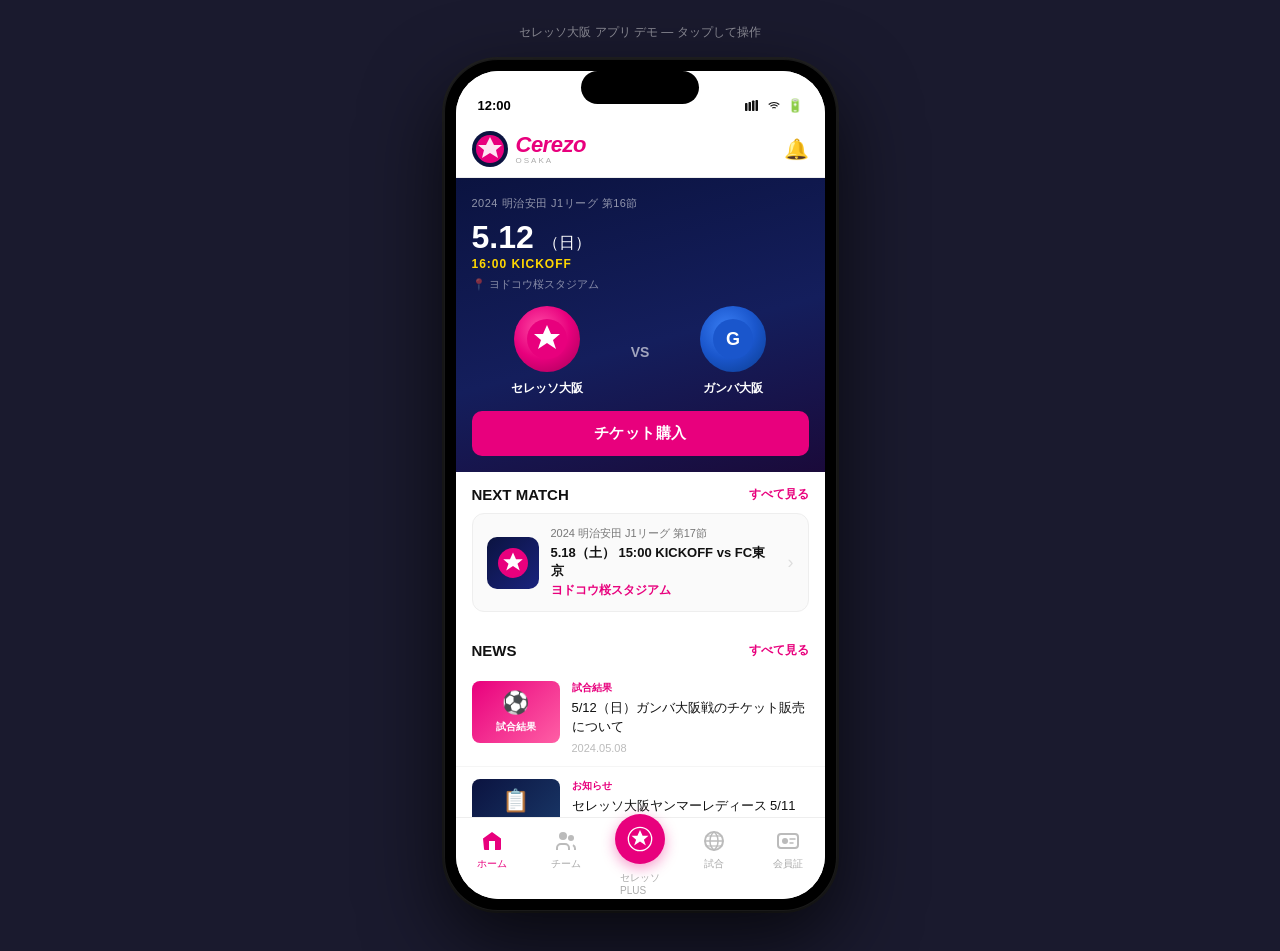
==== commit 56fdf370: "Redesign Cerezo app demo to match actual app design - Accurate bottom nav: ホーム / チーム / セレッソPLUS / 試合" ====
--- a/cerezo-demo.html
+++ b/cerezo-demo.html
@@ -1,1144 +1,1010 @@
 <!DOCTYPE html>
 <html lang="ja">
 <head>
-  <meta charset="UTF-8">
-  <meta name="viewport" content="width=device-width, initial-scale=1.0">
-  <title>セレッソ大阪 アプリ デモ</title>
-  <style>
-    *{margin:0;padding:0;box-sizing:border-box;-webkit-tap-highlight-color:transparent;}
-    body{
-      background:linear-gradient(160deg,#0f0f1a 0%,#1a0a25 50%,#0f1a0f 100%);
-      min-height:100vh;display:flex;flex-direction:column;
-      align-items:center;justify-content:center;
-      font-family:-apple-system,'Hiragino Kaku Gothic ProN','Noto Sans JP',sans-serif;
-      padding:20px 0 40px;
-    }
-    .demo-header{
-      color:rgba(255,255,255,0.6);font-size:13px;margin-bottom:20px;
-      text-align:center;letter-spacing:0.5px;
-    }
-    .demo-header strong{color:#E8007D;}
-
-    /* ── Phone Frame ── */
-    .phone{
-      width:393px;height:852px;
-      background:#111;border-radius:54px;
-      padding:13px;
-      box-shadow:0 40px 100px rgba(0,0,0,0.7),
-                 inset 0 0 0 1px rgba(255,255,255,0.12),
-                 0 0 0 3px #1a1a1a;
-      position:relative;flex-shrink:0;
-    }
-    .phone-screen{
-      width:100%;height:100%;background:#fff;
-      border-radius:44px;overflow:hidden;
-      position:relative;display:flex;flex-direction:column;
-    }
-    /* Dynamic Island */
-    .dynamic-island{
-      position:absolute;top:12px;left:50%;
-      transform:translateX(-50%);
-      width:120px;height:34px;
-      background:#000;border-radius:20px;
-      z-index:200;
-    }
-
-    /* ── Status Bar ── */
-    .status-bar{
-      height:50px;background:#fff;
-      display:flex;align-items:flex-end;
-      justify-content:space-between;
-      padding:0 22px 8px;
-      font-size:13px;font-weight:700;
-      flex-shrink:0;position:relative;z-index:100;
-    }
-    .status-icons{display:flex;align-items:center;gap:5px;}
-
-    /* ── App Container ── */
-    .app{height:calc(100% - 50px);display:flex;flex-direction:column;overflow:hidden;}
-
-    /* ── Screens ── */
-    .screen{display:none;flex:1;flex-direction:column;overflow:hidden;}
-    .screen.active{display:flex;}
-    .screen-body{flex:1;overflow-y:auto;-webkit-overflow-scrolling:touch;}
-    .screen-body::-webkit-scrollbar{display:none;}
-
-    /* ── Header ── */
-    .app-header{
-      background:#fff;padding:10px 16px;
-      display:flex;align-items:center;justify-content:space-between;
-      border-bottom:1px solid #f0f0f0;flex-shrink:0;
-    }
-    .logo-wrap{display:flex;align-items:center;gap:9px;}
-    .logo-mark{
-      width:38px;height:38px;background:#E8007D;border-radius:50%;
-      display:flex;align-items:center;justify-content:center;flex-shrink:0;
-    }
-    .logo-mark svg{width:24px;height:24px;}
-    .logo-text-wrap{}
-    .logo-name{font-size:21px;font-style:italic;font-weight:900;color:#E8007D;letter-spacing:-0.5px;line-height:1;}
-    .logo-sub{font-size:8px;color:#999;letter-spacing:2.5px;text-transform:uppercase;}
-    .hdr-icons{display:flex;gap:14px;}
-    .hdr-icon{font-size:20px;cursor:pointer;color:#444;}
-
-    /* ── Bottom Nav ── */
-    .bottom-nav{
-      height:82px;background:#fff;border-top:1px solid #e8e8e8;
-      display:flex;align-items:flex-start;justify-content:space-around;
-      padding-top:10px;flex-shrink:0;
-    }
-    .nav-btn{
-      display:flex;flex-direction:column;align-items:center;gap:3px;
-      cursor:pointer;flex:1;padding:0 4px;position:relative;
-    }
-    .nav-btn .nb-icon{width:26px;height:26px;display:flex;align-items:center;justify-content:center;}
-    .nav-btn .nb-label{font-size:10px;color:#aaa;transition:color .15s;}
-    .nav-btn.active .nb-label{color:#E8007D;}
-    /* center button */
-    .nav-ctr{margin-top:-18px;}
-    .nav-ctr-disc{
-      width:52px;height:52px;border-radius:50%;background:#E8007D;
-      display:flex;flex-direction:column;align-items:center;justify-content:center;
-      box-shadow:0 4px 16px rgba(232,0,125,.45);
-      color:#fff;font-weight:900;font-size:12px;line-height:1;
-    }
-
-    /* ════════════════════════════
-       HOME SCREEN
-    ════════════════════════════ */
-    .match-hero{
-      background:linear-gradient(160deg,#08092e 0%,#12124a 60%,#1a0a2a 100%);
-      padding:18px 16px 16px;color:#fff;
-    }
-    .mh-label{font-size:11px;color:#aaa;letter-spacing:.5px;margin-bottom:8px;}
-    .mh-date{font-size:30px;font-weight:900;line-height:1;margin-bottom:4px;}
-    .mh-date span{font-size:16px;font-weight:500;}
-    .mh-ko{font-size:12px;font-weight:700;color:#FFD700;letter-spacing:1px;margin-bottom:16px;}
-    .mh-teams{display:flex;align-items:center;justify-content:space-between;margin-bottom:12px;}
-    .mh-team{display:flex;flex-direction:column;align-items:center;gap:8px;flex:1;}
-    .mh-emblem{
-      width:64px;height:64px;border-radius:50%;
-      display:flex;align-items:center;justify-content:center;
-      font-size:28px;font-weight:900;
-    }
-    .emb-cerezo{background:radial-gradient(circle,#ff3d9a,#E8007D);}
-    .emb-rival{background:radial-gradient(circle,#2979ff,#1565C0);}
-    .mh-tname{font-size:12px;font-weight:700;text-align:center;line-height:1.3;}
-    .mh-vs{font-size:22px;font-weight:900;color:#FFD700;padding:0 8px;flex-shrink:0;}
-    .mh-venue{font-size:11px;color:rgba(255,255,255,.55);text-align:center;margin-bottom:14px;}
-    .ticket-btn{
-      background:#E8007D;color:#fff;border:none;width:100%;
-      padding:13px;border-radius:10px;font-size:14px;font-weight:800;
-      cursor:pointer;letter-spacing:1px;transition:filter .15s;
-    }
-    .ticket-btn:active{filter:brightness(.9);}
-
-    .sec-hdr{display:flex;justify-content:space-between;align-items:center;padding:14px 16px 10px;}
-    .sec-title{font-size:15px;font-weight:800;color:#111;}
-    .sec-more{font-size:12px;color:#E8007D;cursor:pointer;font-weight:600;}
-
-    .next-card{
-      margin:0 16px 16px;border:1px solid #ebebeb;border-radius:12px;
-      padding:12px 14px;display:flex;align-items:center;gap:12px;
-      cursor:pointer;background:#fafafa;transition:background .15s;
-    }
-    .next-card:active{background:#f0f0f0;}
-    .next-ico{width:44px;height:44px;border-radius:10px;background:#f0f0f0;display:flex;align-items:center;justify-content:center;font-size:22px;}
-    .next-info{flex:1;}
-    .next-comp{font-size:11px;color:#999;margin-bottom:3px;}
-    .next-match{font-size:13px;font-weight:700;color:#222;margin-bottom:2px;}
-    .next-date{font-size:12px;color:#E8007D;font-weight:600;}
-
-    .news-item{display:flex;padding:13px 16px;gap:12px;border-bottom:1px solid #f5f5f5;cursor:pointer;align-items:flex-start;}
-    .news-item:active{background:#fafafa;}
-    .news-thumb{width:84px;height:58px;border-radius:8px;flex-shrink:0;overflow:hidden;display:flex;align-items:center;justify-content:center;font-size:26px;}
-    .news-info{flex:1;}
-    .news-cat{font-size:10px;color:#E8007D;font-weight:700;margin-bottom:4px;text-transform:uppercase;letter-spacing:.5px;}
-    .news-ttl{font-size:13px;font-weight:500;color:#222;line-height:1.45;}
-    .news-date{font-size:11px;color:#bbb;margin-top:5px;}
-
-    /* ════════════════════════════
-       TEAM SCREEN
-    ════════════════════════════ */
-    .standing-banner{
-      background:linear-gradient(135deg,#0a1248,#1a237e);
-      padding:14px 16px;color:#fff;
-      display:flex;align-items:center;justify-content:space-between;
-    }
-    .sb-rank{font-size:36px;font-weight:900;}
-    .sb-label{font-size:12px;color:rgba(255,255,255,.6);margin-bottom:2px;}
-    .sb-stats{display:flex;gap:16px;margin-top:4px;}
-    .sb-stat{text-align:center;}
-    .sb-val{font-size:18px;font-weight:800;}
-    .sb-key{font-size:10px;color:rgba(255,255,255,.6);}
-
-    .player-grid{display:grid;grid-template-columns:1fr 1fr;gap:1px;background:#ebebeb;}
-    .player-card{background:#fff;padding:14px 10px;display:flex;flex-direction:column;align-items:center;gap:6px;cursor:pointer;transition:background .15s;}
-    .player-card:active{background:#fafafa;}
-    .p-num{font-size:24px;font-weight:900;color:#E8007D;line-height:1;}
-    .p-avatar{width:64px;height:64px;border-radius:50%;background:linear-gradient(135deg,#f5f5f5,#e0e0e0);display:flex;align-items:center;justify-content:center;font-size:26px;}
-    .p-name{font-size:12px;font-weight:700;text-align:center;color:#222;line-height:1.3;}
-    .p-pos{
-      font-size:10px;font-weight:700;padding:2px 8px;border-radius:10px;
-      background:#f0f0f0;color:#888;
-    }
-    .pos-gk{background:#fff3cd;color:#856404;}
-    .pos-df{background:#cfe2ff;color:#084298;}
-    .pos-mf{background:#d1e7dd;color:#0f5132;}
-    .pos-fw{background:#f8d7da;color:#842029;}
-
-    /* ════════════════════════════
-       CEREZO+ SCREEN
-    ════════════════════════════ */
-    .plus-hdr{
-      background:#fff;padding:12px 16px;
-      display:flex;align-items:center;justify-content:space-between;
-      border-bottom:1px solid #f0f0f0;flex-shrink:0;
-    }
-    .plus-title{font-size:19px;font-weight:900;color:#E8007D;}
-
-    .hero-banner{
-      height:188px;position:relative;overflow:hidden;cursor:pointer;
-      background:linear-gradient(160deg,#050515 0%,#150530 50%,#200515 100%);
-    }
-    .hero-banner:active{filter:brightness(.92);}
-    .hero-bg-decor{
-      position:absolute;right:-10px;bottom:-10px;
-      font-size:120px;opacity:.06;line-height:1;user-select:none;
-    }
-    .hero-content{position:absolute;bottom:0;left:0;right:0;padding:16px;}
-    .hero-tag{
-      display:inline-block;background:#E8007D;color:#fff;
-      font-size:10px;font-weight:700;padding:3px 9px;border-radius:4px;
-      margin-bottom:8px;letter-spacing:.5px;
-    }
-    .hero-ttl{font-size:24px;font-weight:900;color:#fff;font-style:italic;text-transform:uppercase;line-height:1.2;margin-bottom:4px;}
-    .hero-sub{font-size:12px;color:rgba(255,255,255,.7);}
-    .hero-new{
-      position:absolute;top:14px;right:14px;
-      background:#FF3B30;color:#fff;font-size:10px;font-weight:700;
-      padding:3px 8px;border-radius:12px;
-    }
-
-    .scroll-row{display:flex;gap:12px;padding:0 16px;overflow-x:auto;}
-    .scroll-row::-webkit-scrollbar{display:none;}
-    .scroll-card{flex-shrink:0;width:148px;cursor:pointer;}
-    .sc-thumb{
-      width:148px;height:94px;border-radius:10px;overflow:hidden;
-      position:relative;margin-bottom:8px;
-      display:flex;align-items:center;justify-content:center;
-    }
-    .sc-thumb-inner{width:100%;height:100%;display:flex;align-items:center;justify-content:center;font-size:34px;}
-    .sc-play{
-      position:absolute;bottom:7px;right:7px;
-      background:rgba(0,0,0,.6);border-radius:50%;
-      width:28px;height:28px;display:flex;align-items:center;justify-content:center;
-      font-size:11px;color:#fff;
-    }
-    .sc-dur{
-      position:absolute;bottom:7px;left:7px;
-      background:rgba(0,0,0,.6);color:#fff;font-size:10px;
-      padding:2px 6px;border-radius:4px;
-    }
-    .sc-ttl{font-size:12px;font-weight:700;color:#222;line-height:1.4;margin-bottom:2px;}
-    .sc-series{font-size:11px;color:#E8007D;font-weight:600;}
-
-    .ch-list{background:#fff;}
-    .ch-item{
-      padding:14px 16px;display:flex;align-items:center;gap:14px;
-      border-bottom:1px solid #f5f5f5;cursor:pointer;transition:background .15s;
-      position:relative;
-    }
-    .ch-item:active{background:#fafafa;}
-    .ch-icon{
-      width:52px;height:52px;border-radius:12px;
-      display:flex;align-items:center;justify-content:center;
-      font-size:10px;font-weight:800;color:#fff;text-align:center;line-height:1.3;
-      flex-shrink:0;
-    }
-    .ch-info{flex:1;}
-    .ch-name{font-size:14px;font-weight:700;color:#111;margin-bottom:3px;}
-    .ch-desc{font-size:12px;color:#999;line-height:1.4;}
-    .ch-new{
-      position:absolute;top:10px;right:32px;
-      background:#FF3B30;color:#fff;font-size:9px;font-weight:700;
-      padding:2px 6px;border-radius:10px;
-    }
-    .ch-arr{color:#ddd;font-size:16px;font-weight:300;}
-
-    .member-cta{
-      background:linear-gradient(135deg,#E8007D,#c2005a);
-      padding:22px 16px;color:#fff;
-    }
-    .mc-title{font-size:17px;font-weight:900;margin-bottom:10px;}
-    .mc-feats{display:flex;flex-direction:column;gap:7px;margin-bottom:16px;}
-    .mc-feat{font-size:13px;display:flex;align-items:flex-start;gap:8px;line-height:1.4;}
-    .mc-price{font-size:26px;font-weight:900;margin-bottom:14px;}
-    .mc-price small{font-size:13px;font-weight:400;}
-    .mc-btn{
-      background:#fff;color:#E8007D;border:none;width:100%;
-      padding:14px;border-radius:10px;font-size:15px;font-weight:900;
-      cursor:pointer;transition:filter .15s;
-    }
-    .mc-btn:active{filter:brightness(.96);}
-
-    /* ════════════════════════════
-       NEWS SCREEN
-    ════════════════════════════ */
-    .filter-row{
-      display:flex;gap:8px;padding:12px 16px;
-      overflow-x:auto;flex-shrink:0;
-      border-bottom:1px solid #f0f0f0;
-      background:#fff;
-    }
-    .filter-row::-webkit-scrollbar{display:none;}
-    .filter-chip{
-      padding:6px 14px;border-radius:20px;font-size:12px;font-weight:600;
-      white-space:nowrap;cursor:pointer;border:none;transition:all .15s;
-    }
-    .filter-chip.on{background:#E8007D;color:#fff;}
-    .filter-chip.off{background:#f2f2f2;color:#666;}
-
-    /* ════════════════════════════
-       EPISODE LIST SCREEN
-    ════════════════════════════ */
-    .back-hdr{
-      background:#fff;padding:12px 16px;
-      display:flex;align-items:center;gap:12px;
-      border-bottom:1px solid #f0f0f0;flex-shrink:0;
-    }
-    .back-btn{font-size:14px;color:#E8007D;cursor:pointer;font-weight:700;display:flex;align-items:center;gap:2px;}
-    .back-hdr-title{font-size:16px;font-weight:700;color:#111;}
-
-    .prog-hero{
-      height:150px;display:flex;align-items:center;justify-content:center;
-      position:relative;overflow:hidden;flex-shrink:0;
-    }
-    .ph-decor{position:absolute;inset:0;display:flex;align-items:center;justify-content:center;font-size:90px;opacity:.06;}
-    .ph-title{font-size:26px;font-weight:900;color:#fff;font-style:italic;text-transform:uppercase;z-index:1;text-shadow:0 2px 10px rgba(0,0,0,.5);}
-
-    .ep-tabs{display:flex;border-bottom:1px solid #e0e0e0;background:#fff;flex-shrink:0;}
-    .ep-tab{flex:1;padding:12px;text-align:center;font-size:13px;font-weight:700;color:#aaa;cursor:pointer;position:relative;}
-    .ep-tab.on{color:#E8007D;}
-    .ep-tab.on::after{content:'';position:absolute;bottom:-1px;left:0;right:0;height:2px;background:#E8007D;border-radius:2px 2px 0 0;}
-
-    .ep-item{display:flex;padding:14px 16px;gap:12px;border-bottom:1px solid #f5f5f5;cursor:pointer;transition:background .15s;}
-    .ep-item:active{background:#fafafa;}
-    .ep-thumb{width:116px;height:74px;border-radius:10px;flex-shrink:0;overflow:hidden;position:relative;display:flex;align-items:center;justify-content:center;}
-    .ep-thumb-inner{width:100%;height:100%;display:flex;align-items:center;justify-content:center;font-size:32px;}
-    .ep-info{flex:1;}
-    .ep-title{font-size:13px;font-weight:700;color:#111;line-height:1.45;margin-bottom:5px;}
-    .ep-date{font-size:11px;color:#bbb;margin-bottom:4px;}
-    .ep-desc{font-size:12px;color:#999;line-height:1.4;}
-
-    /* ════════════════════════════
-       VIDEO PLAYER SCREEN
-    ════════════════════════════ */
-    .vplayer{
-      background:#000;width:100%;height:216px;
-      display:flex;flex-direction:column;
-      align-items:center;justify-content:center;
-      position:relative;overflow:hidden;flex-shrink:0;cursor:pointer;
-    }
-    .vp-bg{position:absolute;inset:0;}
-    .vp-bg-emoji{position:absolute;inset:0;display:flex;align-items:center;justify-content:center;font-size:80px;opacity:.12;}
-    .vp-play-btn{
-      width:64px;height:64px;border-radius:50%;
-      background:rgba(255,255,255,.92);
-      display:flex;align-items:center;justify-content:center;
-      font-size:24px;z-index:2;transition:transform .15s;
-    }
-    .vp-play-btn:active{transform:scale(.92);}
-    .vp-pause-overlay{display:none;position:absolute;inset:0;align-items:center;justify-content:center;z-index:2;}
-    .is-playing .vp-play-btn{display:none;}
-    .is-playing .vp-pause-overlay{display:flex;}
-    .vp-controls{position:absolute;bottom:0;left:0;right:0;padding:0 14px 12px;z-index:3;}
-    .vp-prog{height:3px;background:rgba(255,255,255,.25);border-radius:2px;margin-bottom:7px;cursor:pointer;position:relative;}
-    .vp-fill{height:100%;background:#E8007D;border-radius:2px;width:35%;transition:width .2s linear;}
-    .vp-times{display:flex;justify-content:space-between;font-size:11px;color:rgba(255,255,255,.65);}
-
-    .vid-info{padding:16px;border-bottom:1px solid #f5f5f5;}
-    .vid-title{font-size:16px;font-weight:800;color:#111;line-height:1.4;margin-bottom:7px;}
-    .vid-meta{font-size:12px;color:#aaa;margin-bottom:10px;}
-    .vid-badge{display:inline-block;background:#fff0f7;color:#E8007D;font-size:11px;font-weight:700;padding:4px 11px;border-radius:20px;border:1px solid #f9c0dd;}
-
-    .vid-desc{padding:14px 16px;border-bottom:1px solid #f5f5f5;}
-    .vid-desc p{font-size:13px;color:#555;line-height:1.75;}
-
-    .rel-item{display:flex;padding:12px 16px;gap:12px;border-bottom:1px solid #f5f5f5;cursor:pointer;transition:background .15s;}
-    .rel-item:active{background:#fafafa;}
-    .rel-thumb{width:104px;height:66px;border-radius:8px;flex-shrink:0;overflow:hidden;position:relative;display:flex;align-items:center;justify-content:center;}
-    .rel-thumb-inner{width:100%;height:100%;display:flex;align-items:center;justify-content:center;font-size:28px;}
-    .rel-info{flex:1;}
-    .rel-title{font-size:13px;font-weight:600;color:#111;line-height:1.4;margin-bottom:4px;}
-    .rel-meta{font-size:11px;color:#bbb;}
-
-    /* ════════════════════════════
-       SETTINGS SCREEN
-    ════════════════════════════ */
-    .set-section{padding:14px 16px 8px;background:#f5f5f5;}
-    .set-section-label{font-size:11px;color:#888;font-weight:700;letter-spacing:1.5px;text-transform:uppercase;}
-    .set-item{
-      background:#fff;padding:16px;border-bottom:1px solid #f5f5f5;
-      display:flex;align-items:center;justify-content:space-between;cursor:pointer;
-      transition:background .15s;
-    }
-    .set-item:active{background:#fafafa;}
-    .set-item-label{font-size:14px;color:#111;font-weight:500;}
-    .set-item-sub{font-size:12px;color:#E8007D;margin-top:2px;font-weight:600;}
-    .set-item-val{font-size:14px;color:#bbb;}
-    .toggle{width:50px;height:30px;background:#E8007D;border-radius:15px;position:relative;cursor:pointer;}
-    .toggle-knob{position:absolute;right:3px;top:3px;width:24px;height:24px;background:#fff;border-radius:50%;box-shadow:0 1px 4px rgba(0,0,0,.2);}
-    .toggle.off{background:#ddd;}
-    .toggle.off .toggle-knob{right:auto;left:3px;}
-
-    /* ── Toast ── */
-    .toast{
-      position:absolute;bottom:95px;left:50%;transform:translateX(-50%);
-      background:rgba(0,0,0,.82);color:#fff;font-size:13px;
-      padding:10px 18px;border-radius:20px;
-      white-space:nowrap;opacity:0;transition:opacity .25s;
-      z-index:999;pointer-events:none;backdrop-filter:blur(8px);
-    }
-    .toast.show{opacity:1;}
-
-    /* ── Spacer ── */
-    .space{height:24px;}
-  </style>
+<meta charset="UTF-8">
+<meta name="viewport" content="width=device-width,initial-scale=1.0,viewport-fit=cover">
+<title>セレッソ大阪</title>
+<style>
+*{margin:0;padding:0;box-sizing:border-box;-webkit-tap-highlight-color:transparent;touch-action:manipulation;}
+:root{--pink:#E8007D;--navy:#0B1340;--bg:#F5F5F7;--border:#EEEEEE;--txt:#111;--sub:#777;--lite:#BBB;}
+body{background:#1a1a2e;min-height:100vh;display:flex;flex-direction:column;align-items:center;justify-content:center;
+  font-family:-apple-system,'Hiragino Kaku Gothic ProN','Noto Sans JP',sans-serif;padding:24px 0 40px;}
+.demo-note{color:rgba(255,255,255,.5);font-size:12px;margin-bottom:18px;text-align:center;}
+
+/* ── Phone Frame ── */
+.phone{width:393px;height:852px;background:#000;border-radius:54px;padding:12px;
+  box-shadow:0 30px 80px rgba(0,0,0,.7),inset 0 0 0 1px rgba(255,255,255,.1),0 0 0 2px #222;
+  position:relative;flex-shrink:0;}
+.phone-screen{width:100%;height:100%;background:#fff;border-radius:43px;overflow:hidden;
+  position:relative;display:flex;flex-direction:column;}
+.di{position:absolute;top:12px;left:50%;transform:translateX(-50%);
+  width:118px;height:33px;background:#000;border-radius:18px;z-index:200;}
+
+/* Status bar */
+.sb{height:50px;background:#fff;display:flex;align-items:flex-end;justify-content:space-between;
+  padding:0 22px 8px;font-size:13px;font-weight:700;flex-shrink:0;z-index:100;}
+.sb-r{display:flex;align-items:center;gap:5px;}
+
+/* App shell */
+.app{height:calc(100% - 50px);display:flex;flex-direction:column;overflow:hidden;}
+
+/* Screens */
+.screen{display:none;flex:1;flex-direction:column;overflow:hidden;}
+.screen.on{display:flex;}
+.body{flex:1;overflow-y:auto;-webkit-overflow-scrolling:touch;}
+.body::-webkit-scrollbar{display:none;}
+
+/* ── HEADER ── */
+.hdr{background:#fff;padding:10px 16px;display:flex;align-items:center;justify-content:space-between;
+  border-bottom:1px solid var(--border);flex-shrink:0;}
+.hdr-logo{display:flex;align-items:center;gap:8px;}
+.logo-badge{width:36px;height:36px;flex-shrink:0;}
+.logo-name{font-size:22px;font-style:italic;font-weight:900;color:var(--pink);letter-spacing:-.5px;line-height:1;}
+.logo-sub{font-size:8px;color:#aaa;letter-spacing:2px;text-transform:uppercase;}
+.hdr-ic{font-size:20px;color:#444;cursor:pointer;}
+.hdr-ics{display:flex;gap:14px;}
+
+/* Back header */
+.bhdr{background:#fff;display:flex;align-items:center;gap:10px;padding:12px 16px;
+  border-bottom:1px solid var(--border);flex-shrink:0;}
+.back{color:var(--pink);font-size:24px;cursor:pointer;line-height:1;font-weight:300;}
+.bhdr-title{font-size:17px;font-weight:700;color:var(--txt);flex:1;}
+.bhdr-r{display:flex;gap:14px;align-items:center;}
+.bhdr-ic{color:#555;font-size:18px;cursor:pointer;}
+
+/* ── BOTTOM NAV ── */
+.bnav{height:82px;background:#fff;border-top:1px solid var(--border);
+  display:flex;align-items:flex-start;justify-content:space-around;padding-top:10px;flex-shrink:0;}
+.nb{display:flex;flex-direction:column;align-items:center;gap:3px;cursor:pointer;flex:1;padding:0 2px;}
+.nb-ic{width:26px;height:26px;display:flex;align-items:center;justify-content:center;}
+.nb-lbl{font-size:10px;color:#aaa;}
+.nb.on .nb-lbl{color:var(--pink);}
+/* Center button */
+.nb-ctr{margin-top:-14px;}
+.nb-ctr-ring{width:50px;height:50px;border-radius:50%;background:var(--pink);
+  display:flex;align-items:center;justify-content:center;
+  box-shadow:0 4px 14px rgba(232,0,125,.4);}
+
+/* Section header */
+.shdr{display:flex;justify-content:space-between;align-items:center;padding:14px 16px 10px;}
+.stitle{font-size:15px;font-weight:800;color:var(--txt);}
+.smore{font-size:12px;color:var(--pink);cursor:pointer;font-weight:600;}
+
+/* Spacer */
+.sp{height:24px;}
+
+/* ═══════════════════════════
+   HOME
+═══════════════════════════ */
+.match-hero{background:linear-gradient(165deg,#0B1340 0%,#141e5c 55%,#1a0a3a 100%);padding:18px 16px 16px;color:#fff;}
+.mh-comp{font-size:11px;color:rgba(255,255,255,.55);letter-spacing:.5px;margin-bottom:10px;}
+.mh-date{font-size:32px;font-weight:900;line-height:1;}
+.mh-date em{font-size:16px;font-weight:500;font-style:normal;}
+.mh-ko{font-size:12px;font-weight:700;color:#FFD700;letter-spacing:1px;margin:4px 0 6px;}
+.mh-venue{font-size:11px;color:rgba(255,255,255,.5);margin-bottom:14px;}
+.mh-teams{display:flex;align-items:center;justify-content:space-between;margin-bottom:14px;}
+.mh-team{display:flex;flex-direction:column;align-items:center;gap:8px;flex:1;}
+.mh-emb{width:66px;height:66px;border-radius:50%;overflow:hidden;display:flex;align-items:center;justify-content:center;font-size:9px;font-weight:800;color:#fff;text-align:center;line-height:1.3;flex-shrink:0;}
+.emb-c{background:radial-gradient(circle at 40% 35%,#ff4da6,#E8007D 50%,#a00055);}
+.emb-g{background:radial-gradient(circle at 40% 35%,#3a7ff5,#1a56cc 50%,#0a3a8a);}
+.mh-tname{font-size:12px;font-weight:700;text-align:center;}
+.mh-vs{font-size:14px;font-weight:900;color:rgba(255,255,255,.6);padding:0 8px;flex-shrink:0;}
+.ticket-btn{background:var(--pink);color:#fff;border:none;width:100%;padding:13px;
+  border-radius:10px;font-size:15px;font-weight:800;cursor:pointer;letter-spacing:.5px;}
+
+.next-card{margin:0 16px 16px;border:1px solid var(--border);border-radius:12px;
+  padding:12px 14px;display:flex;align-items:center;gap:12px;cursor:pointer;background:#fafafa;}
+.next-thumb{width:52px;height:52px;border-radius:10px;overflow:hidden;flex-shrink:0;}
+.next-thumb-inner{width:100%;height:100%;display:flex;align-items:center;justify-content:center;}
+.next-info{flex:1;}
+.next-comp{font-size:11px;color:var(--sub);margin-bottom:3px;}
+.next-teams{font-size:13px;font-weight:700;color:var(--txt);margin-bottom:2px;}
+.next-date{font-size:12px;color:var(--pink);font-weight:600;}
+.next-arr{color:#ddd;font-size:18px;}
+
+.news-item{display:flex;padding:12px 16px;gap:12px;border-bottom:1px solid #f5f5f5;cursor:pointer;align-items:flex-start;}
+.news-thumb{width:88px;height:62px;border-radius:8px;flex-shrink:0;overflow:hidden;}
+.news-thumb-inner{width:100%;height:100%;display:flex;flex-direction:column;align-items:center;justify-content:center;gap:4px;font-size:22px;}
+.news-info{flex:1;}
+.news-cat{font-size:10px;color:var(--pink);font-weight:700;margin-bottom:4px;letter-spacing:.3px;}
+.news-ttl{font-size:13px;font-weight:500;color:var(--txt);line-height:1.45;}
+.news-date{font-size:11px;color:var(--lite);margin-top:5px;}
+
+/* ═══════════════════════════
+   CEREZO PLUS TOP
+═══════════════════════════ */
+.plus-hdr{background:#fff;padding:12px 16px;display:flex;align-items:center;justify-content:space-between;
+  border-bottom:1px solid var(--border);flex-shrink:0;}
+.plus-title{font-size:19px;font-weight:900;color:var(--pink);}
+.tab-row{display:flex;border-bottom:2px solid var(--border);background:#fff;flex-shrink:0;overflow-x:auto;}
+.tab-row::-webkit-scrollbar{display:none;}
+.tab-item{flex-shrink:0;padding:11px 16px;font-size:13px;font-weight:700;color:var(--sub);cursor:pointer;
+  position:relative;white-space:nowrap;}
+.tab-item.on{color:var(--pink);}
+.tab-item.on::after{content:'';position:absolute;bottom:-2px;left:0;right:0;height:2px;background:var(--pink);}
+
+/* Hero banner */
+.hero{position:relative;height:192px;overflow:hidden;cursor:pointer;}
+.hero-img{width:100%;height:100%;object-fit:cover;display:flex;align-items:flex-end;}
+.hero-grad{position:absolute;inset:0;background:linear-gradient(to bottom,rgba(0,0,0,.1) 0%,rgba(0,0,0,.75) 100%);}
+.hero-bg{position:absolute;inset:0;}
+.hero-body{position:absolute;bottom:0;left:0;right:0;padding:16px;}
+.hero-label{font-size:11px;color:rgba(255,255,255,.7);margin-bottom:4px;font-weight:600;letter-spacing:.5px;}
+.hero-ttl{font-size:22px;font-weight:900;color:#fff;line-height:1.2;margin-bottom:6px;}
+.hero-sub{font-size:12px;color:rgba(255,255,255,.8);margin-bottom:10px;}
+.hero-btn{display:inline-flex;align-items:center;gap:6px;background:var(--pink);color:#fff;
+  font-size:13px;font-weight:700;padding:8px 16px;border-radius:20px;cursor:pointer;}
+.hero-new{position:absolute;top:12px;right:12px;background:#FF3B30;color:#fff;font-size:10px;font-weight:700;
+  padding:3px 9px;border-radius:12px;}
+
+/* Content list (セレッソPLUS) */
+.clist-item{display:flex;padding:13px 16px;gap:14px;align-items:center;border-bottom:1px solid #f5f5f5;cursor:pointer;}
+.clist-thumb{width:64px;height:64px;border-radius:10px;flex-shrink:0;overflow:hidden;position:relative;display:flex;align-items:center;justify-content:center;}
+.clist-inner{width:100%;height:100%;display:flex;flex-direction:column;align-items:center;justify-content:center;gap:2px;}
+.clist-lbl{font-size:8px;font-weight:900;color:#fff;text-align:center;line-height:1.2;text-transform:uppercase;letter-spacing:.3px;}
+.clist-info{flex:1;}
+.clist-name{font-size:14px;font-weight:700;color:var(--txt);margin-bottom:3px;display:flex;align-items:center;gap:7px;}
+.new-tag{background:#FF3B30;color:#fff;font-size:9px;font-weight:700;padding:2px 6px;border-radius:8px;}
+.clist-desc{font-size:12px;color:var(--sub);line-height:1.45;}
+.clist-arr{color:#ddd;font-size:18px;flex-shrink:0;}
+
+/* ═══════════════════════════
+   限定動画 LIST
+═══════════════════════════ */
+.prog-item{display:flex;padding:14px 16px;gap:14px;align-items:center;border-bottom:1px solid var(--border);cursor:pointer;}
+.prog-thumb{width:90px;height:62px;border-radius:8px;flex-shrink:0;overflow:hidden;position:relative;}
+.prog-thumb-inner{width:100%;height:100%;display:flex;flex-direction:column;align-items:center;justify-content:center;gap:4px;}
+.prog-name-overlay{font-size:9px;font-weight:900;color:#fff;text-align:center;line-height:1.2;text-transform:uppercase;letter-spacing:.5px;padding:0 4px;}
+.prog-info{flex:1;}
+.prog-name{font-size:14px;font-weight:700;color:var(--txt);margin-bottom:4px;}
+.prog-desc{font-size:12px;color:var(--sub);line-height:1.4;}
+.prog-arr{color:#ddd;font-size:18px;flex-shrink:0;}
+
+/* ═══════════════════════════
+   EPISODE LIST
+═══════════════════════════ */
+.ph{height:160px;position:relative;overflow:hidden;flex-shrink:0;display:flex;flex-direction:column;justify-content:flex-end;}
+.ph-bg{position:absolute;inset:0;}
+.ph-overlay{position:absolute;inset:0;background:linear-gradient(to bottom,rgba(0,0,0,.1),rgba(0,0,0,.7));}
+.ph-body{position:relative;z-index:1;padding:16px;}
+.ph-title{font-size:24px;font-weight:900;color:#fff;font-style:italic;text-transform:uppercase;margin-bottom:4px;}
+.ph-sub{font-size:13px;color:rgba(255,255,255,.8);}
+
+.fav-btn{margin:12px 16px;border:1.5px solid var(--border);border-radius:8px;
+  padding:10px 16px;display:flex;align-items:center;justify-content:center;gap:8px;cursor:pointer;
+  font-size:14px;font-weight:600;color:var(--txt);}
+.fav-ic{color:var(--pink);font-size:16px;}
+
+.ep-tabs{display:flex;border-bottom:2px solid var(--border);background:#fff;flex-shrink:0;}
+.ep-tab{flex:1;padding:12px;text-align:center;font-size:13px;font-weight:700;color:var(--sub);cursor:pointer;position:relative;}
+.ep-tab.on{color:var(--pink);}
+.ep-tab.on::after{content:'';position:absolute;bottom:-2px;left:0;right:0;height:2px;background:var(--pink);}
+
+.ep-section-title{padding:14px 16px 8px;font-size:13px;font-weight:700;color:var(--txt);}
+
+.ep-item{display:flex;padding:12px 16px;gap:12px;border-bottom:1px solid #f5f5f5;cursor:pointer;align-items:center;}
+.ep-thumb{width:112px;height:70px;border-radius:8px;flex-shrink:0;overflow:hidden;position:relative;}
+.ep-thumb-inner{width:100%;height:100%;display:flex;align-items:center;justify-content:center;}
+.ep-info{flex:1;}
+.ep-title{font-size:13px;font-weight:600;color:var(--txt);line-height:1.45;margin-bottom:4px;}
+.ep-date{font-size:11px;color:var(--lite);}
+.ep-dl{color:var(--lite);font-size:18px;cursor:pointer;flex-shrink:0;padding:8px;}
+
+/* Action bar */
+.act-bar{display:flex;border-bottom:1px solid var(--border);padding:8px 0;}
+.act-btn{flex:1;display:flex;flex-direction:column;align-items:center;gap:4px;cursor:pointer;padding:8px 0;}
+.act-ic{font-size:22px;color:var(--sub);}
+.act-lbl{font-size:11px;color:var(--sub);font-weight:600;}
+
+/* Related content (horizontal) */
+.rel-card{width:160px;flex-shrink:0;cursor:pointer;}
+.rel-thumb{width:160px;height:100px;border-radius:8px;overflow:hidden;margin-bottom:8px;position:relative;}
+.rel-thumb-inner{width:100%;height:100%;display:flex;align-items:flex-end;}
+.rel-thumb-bg{position:absolute;inset:0;}
+.rel-label{position:absolute;bottom:6px;left:8px;font-size:9px;font-weight:800;color:var(--pink);background:#fff;padding:2px 6px;border-radius:4px;}
+.rel-title{font-size:12px;font-weight:600;color:var(--txt);line-height:1.4;padding:0 2px;}
+.rel-meta{font-size:11px;color:var(--lite);margin-top:3px;padding:0 2px;}
+
+/* ═══════════════════════════
+   VIDEO PLAYER
+═══════════════════════════ */
+.vplayer{background:#000;position:relative;overflow:hidden;flex-shrink:0;cursor:pointer;}
+.vp-bg{position:absolute;inset:0;}
+.vp-controls-wrap{position:absolute;inset:0;display:flex;flex-direction:column;align-items:center;justify-content:center;gap:0;}
+.vp-transport{display:flex;align-items:center;gap:20px;}
+.vp-skip-btn{color:rgba(255,255,255,.8);font-size:26px;cursor:pointer;}
+.vp-play-btn{width:56px;height:56px;border-radius:50%;background:rgba(255,255,255,.18);
+  border:2px solid rgba(255,255,255,.5);display:flex;align-items:center;justify-content:center;
+  color:#fff;font-size:22px;cursor:pointer;}
+.vp-prog-wrap{position:absolute;bottom:0;left:0;right:0;padding:0 14px 14px;}
+.vp-bar{height:3px;background:rgba(255,255,255,.25);border-radius:2px;margin-bottom:6px;cursor:pointer;position:relative;}
+.vp-fill{height:100%;background:var(--pink);border-radius:2px;width:33%;}
+.vp-fill::after{content:'';position:absolute;right:-5px;top:-4px;width:10px;height:10px;border-radius:50%;background:var(--pink);}
+.vp-times{display:flex;justify-content:space-between;color:rgba(255,255,255,.7);font-size:11px;}
+
+.vid-info{padding:14px 16px;border-bottom:1px solid var(--border);}
+.vid-title{font-size:16px;font-weight:800;color:var(--txt);line-height:1.4;margin-bottom:5px;}
+.vid-meta{font-size:12px;color:var(--lite);}
+
+/* ═══════════════════════════
+   試合 SCREEN
+═══════════════════════════ */
+.match-item{padding:14px 16px;border-bottom:1px solid var(--border);cursor:pointer;}
+.match-comp{font-size:11px;color:var(--sub);margin-bottom:8px;font-weight:600;}
+.match-row{display:flex;align-items:center;justify-content:space-between;}
+.match-team-row{display:flex;flex-direction:column;align-items:center;gap:6px;flex:1;}
+.match-emb-sm{width:40px;height:40px;border-radius:50%;overflow:hidden;display:flex;align-items:center;justify-content:center;font-size:8px;font-weight:800;color:#fff;text-align:center;line-height:1.2;}
+.match-tname-sm{font-size:11px;font-weight:700;text-align:center;}
+.match-score{display:flex;flex-direction:column;align-items:center;gap:2px;padding:0 10px;}
+.match-score-num{font-size:28px;font-weight:900;color:var(--txt);}
+.match-score-date{font-size:11px;color:var(--sub);}
+.result-w{color:#2e7d32;font-size:11px;font-weight:700;text-align:center;}
+.result-l{color:#c62828;font-size:11px;font-weight:700;text-align:center;}
+.result-d{color:#777;font-size:11px;font-weight:700;text-align:center;}
+.upcoming-date{font-size:14px;font-weight:900;color:var(--pink);text-align:center;}
+.upcoming-time{font-size:11px;color:var(--sub);text-align:center;margin-top:2px;}
+
+/* ═══════════════════════════
+   会員証
+═══════════════════════════ */
+.member-card{margin:20px 16px;border-radius:16px;overflow:hidden;
+  background:linear-gradient(135deg,var(--pink) 0%,#a00055 100%);
+  box-shadow:0 8px 24px rgba(232,0,125,.35);}
+.mc-top{padding:20px;color:#fff;}
+.mc-logo{font-size:22px;font-style:italic;font-weight:900;letter-spacing:-.5px;margin-bottom:4px;}
+.mc-type{font-size:12px;color:rgba(255,255,255,.7);font-weight:600;letter-spacing:1px;text-transform:uppercase;}
+.mc-body{padding:20px;border-top:1px solid rgba(255,255,255,.2);}
+.mc-name{font-size:22px;font-weight:900;color:#fff;margin-bottom:4px;}
+.mc-id{font-size:12px;color:rgba(255,255,255,.7);margin-bottom:16px;}
+.mc-fields{display:flex;gap:20px;}
+.mc-field label{font-size:10px;color:rgba(255,255,255,.6);display:block;margin-bottom:2px;text-transform:uppercase;letter-spacing:.5px;}
+.mc-field span{font-size:14px;font-weight:700;color:#fff;}
+.mc-qr{margin:16px;background:#fff;border-radius:12px;padding:20px;display:flex;flex-direction:column;align-items:center;gap:8px;}
+.qr-placeholder{width:100px;height:100px;display:grid;grid-template-columns:repeat(7,1fr);gap:2px;}
+.qr-cell{background:#111;border-radius:1px;}
+.qr-cell.w{background:#fff;}
+.mc-qr-label{font-size:11px;color:var(--sub);}
+
+/* ── Toast ── */
+.toast{position:absolute;bottom:92px;left:50%;transform:translateX(-50%);
+  background:rgba(0,0,0,.8);color:#fff;font-size:13px;padding:10px 18px;border-radius:20px;
+  white-space:nowrap;opacity:0;transition:opacity .25s;z-index:999;pointer-events:none;}
+.toast.show{opacity:1;}
+
+/* ══════════════════
+   MOBILE RESPONSIVE
+══════════════════ */
+@media(max-width:540px){
+  body{padding:0;background:#fff;justify-content:flex-start;align-items:stretch;min-height:100dvh;}
+  .demo-note{display:none;}
+  .phone{width:100%;height:100dvh;border-radius:0;padding:0;box-shadow:none;background:#fff;}
+  .phone-screen{border-radius:0;}
+  .di{display:none;}
+  .sb{display:none;}
+  .app{height:100dvh;padding-top:env(safe-area-inset-top,0px);}
+  .bnav{padding-bottom:max(12px,env(safe-area-inset-bottom,12px));height:auto;}
+  .vplayer{height:56vw!important;}
+}
+
+/* ── Thumb color presets ── */
+.t-ic{background:linear-gradient(135deg,#0a0820,#2d0a40,#3d0a18);}
+.t-cl{background:linear-gradient(135deg,#051528,#0a2850,#0f3a6a);}
+.t-pc{background:linear-gradient(135deg,#180505,#400a0a,#5a0f0f);}
+.t-tp{background:linear-gradient(135deg,#150510,#3a0a2a,#520f3a);}
+.t-mt{background:linear-gradient(135deg,#05180a,#0a3a14,#0f5018);}
+.t-ac{background:linear-gradient(135deg,#080520,#150a40,#1a0f5a);}
+.t-cx{background:linear-gradient(135deg,#180f05,#3a2008,#5a3010);}
+</style>
 </head>
-<body>
-
-<div class="demo-header">
-  <strong>セレッソ大阪 アプリ — インタラクティブ デモ</strong><br>
-  タップ・クリックして操作できます
+<body ontouchstart="">
+<div class="demo-note">セレッソ大阪 アプリ デモ — タップして操作</div>
+
+<div class="phone">
+<div class="di"></div>
+<div class="phone-screen">
+
+<!-- Status bar -->
+<div class="sb">
+  <span>12:00</span>
+  <div class="sb-r">
+    <svg width="16" height="11" viewBox="0 0 16 11" fill="#111"><rect x="0" y="3" width="2.5" height="8" rx=".7"/><rect x="3.5" y="2" width="2.5" height="9" rx=".7"/><rect x="7" y=".5" width="2.5" height="10.5" rx=".7"/><rect x="10.5" y="0" width="2.5" height="11" rx=".7"/></svg>
+    <svg width="16" height="12" viewBox="0 0 24 24" fill="none" stroke="#111" stroke-width="2.2"><path d="M5 12.55a11 11 0 0114.08 0M1.42 9a16 16 0 0121.16 0M8.53 16.11a6 6 0 016.95 0M12 20h.01"/></svg>
+    <span>🔋</span>
+  </div>
 </div>
 
-<div class="phone">
-  <div class="dynamic-island"></div>
-  <div class="phone-screen">
-
-    <!-- Status Bar -->
-    <div class="status-bar">
-      <span>12:00</span>
-      <div class="status-icons">
-        <svg width="16" height="12" viewBox="0 0 16 12" fill="#111"><rect x="0" y="3" width="2.5" height="9" rx=".8"/><rect x="3.5" y="2" width="2.5" height="10" rx=".8"/><rect x="7" y="0.5" width="2.5" height="11.5" rx=".8"/><rect x="10.5" y="0" width="2.5" height="12" rx=".8"/></svg>
-        <svg width="16" height="12" viewBox="0 0 24 24" fill="none" stroke="#111" stroke-width="2.2"><path d="M5 12.55a11 11 0 0114.08 0M1.42 9a16 16 0 0121.16 0M8.53 16.11a6 6 0 016.95 0M12 20h.01"/></svg>
-        <span>🔋</span>
-      </div>
-    </div>
-
-    <!-- App -->
-    <div class="app">
-
-      <!-- ═══════════ HOME ═══════════ -->
-      <div id="s-home" class="screen active">
-        <div class="app-header">
-          <div class="logo-wrap">
-            <div class="logo-mark">
-              <svg viewBox="0 0 40 40" fill="none"><circle cx="20" cy="20" r="20" fill="#E8007D"/><text x="20" y="27" text-anchor="middle" fill="#fff" font-size="22" font-weight="900" font-family="Georgia,serif">C</text></svg>
-            </div>
-            <div class="logo-text-wrap">
-              <div class="logo-name">Cerezo</div>
-              <div class="logo-sub">Osaka</div>
-            </div>
+<div class="app">
+
+<!-- ═══ HOME ═══ -->
+<div id="s-home" class="screen on">
+  <div class="hdr">
+    <div class="hdr-logo">
+      <svg class="logo-badge" viewBox="0 0 36 36" fill="none">
+        <circle cx="18" cy="18" r="18" fill="#0B1340"/>
+        <circle cx="18" cy="18" r="14" fill="#E8007D"/>
+        <path d="M18 6 L22 14 L30 14 L24 19 L26 27 L18 22 L10 27 L12 19 L6 14 L14 14Z" fill="#fff" opacity=".9"/>
+      </svg>
+      <div>
+        <div class="logo-name">Cerezo</div>
+        <div class="logo-sub">Osaka</div>
+      </div>
+    </div>
+    <div class="hdr-ics">
+      <span class="hdr-ic" onclick="toast('通知')">🔔</span>
+    </div>
+  </div>
+
+  <div class="body">
+    <div class="match-hero">
+      <div class="mh-comp">2024 明治安田 J1リーグ 第16節</div>
+      <div class="mh-date">5.12 <em>（日）</em></div>
+      <div class="mh-ko">16:00 KICKOFF</div>
+      <div class="mh-venue">📍 ヨドコウ桜スタジアム</div>
+      <div class="mh-teams">
+        <div class="mh-team">
+          <div class="mh-emb emb-c">
+            <svg width="40" height="40" viewBox="0 0 40 40"><circle cx="20" cy="20" r="20" fill="#E8007D"/><path d="M20 6 L24 15 L33 15 L26 21 L29 30 L20 24 L11 30 L14 21 L7 15 L16 15Z" fill="#fff"/></svg>
           </div>
-          <div class="hdr-icons">
-            <span class="hdr-icon" onclick="toast('通知')">🔔</span>
-            <span class="hdr-icon" onclick="toast('検索')">🔍</span>
+          <div class="mh-tname">セレッソ大阪</div>
+        </div>
+        <div class="mh-vs">VS</div>
+        <div class="mh-team">
+          <div class="mh-emb emb-g">
+            <svg width="40" height="40" viewBox="0 0 40 40"><circle cx="20" cy="20" r="20" fill="#1a56cc"/><text x="20" y="26" text-anchor="middle" fill="#fff" font-size="18" font-weight="900" font-family="Arial">G</text></svg>
           </div>
-        </div>
-
-        <div class="screen-body">
-          <!-- Match Hero -->
-          <div class="match-hero">
-            <div class="mh-label">2024 J1リーグ 第12節</div>
-            <div class="mh-date">5.12 <span>（日）</span></div>
-            <div class="mh-ko">⏰ 16:00 KICKOFF</div>
-            <div class="mh-teams">
-              <div class="mh-team">
-                <div class="mh-emblem emb-cerezo">🌸</div>
-                <div class="mh-tname">セレッソ大阪</div>
-              </div>
-              <div class="mh-vs">VS</div>
-              <div class="mh-team">
-                <div class="mh-emblem emb-rival">G</div>
-                <div class="mh-tname">ガンバ大阪</div>
-              </div>
-            </div>
-            <div class="mh-venue">📍 ヨドコウ桜スタジアム</div>
-            <button class="ticket-btn" onclick="toast('チケット購入サイトへ移動します')">チケット購入</button>
+          <div class="mh-tname">ガンバ大阪</div>
+        </div>
+      </div>
+      <button class="ticket-btn" onclick="toast('チケット購入サイトへ')">チケット購入</button>
+    </div>
+
+    <div class="shdr"><div class="stitle">NEXT MATCH</div><div class="smore" onclick="navTo('matches')">すべて見る</div></div>
+    <div class="next-card" onclick="navTo('matches')">
+      <div class="next-thumb">
+        <div class="next-thumb-inner" style="background:linear-gradient(135deg,#0B1340,#1a237e);">
+          <svg width="30" height="30" viewBox="0 0 40 40"><circle cx="20" cy="20" r="20" fill="#E8007D"/><path d="M20 6 L24 15 L33 15 L26 21 L29 30 L20 24 L11 30 L14 21 L7 15 L16 15Z" fill="#fff"/></svg>
+        </div>
+      </div>
+      <div class="next-info">
+        <div class="next-comp">2024 明治安田 J1リーグ 第17節</div>
+        <div class="next-teams">5.18（土） 15:00 KICKOFF vs FC東京</div>
+        <div class="next-date">ヨドコウ桜スタジアム</div>
+      </div>
+      <div class="next-arr">›</div>
+    </div>
+
+    <div class="shdr"><div class="stitle">NEWS</div><div class="smore" onclick="tab('news')">すべて見る</div></div>
+
+    <div class="news-item" onclick="toast('記事を開く')">
+      <div class="news-thumb"><div class="news-thumb-inner" style="background:linear-gradient(135deg,#E8007D,#ff5fa5);">⚽<span style="font-size:10px;color:#fff;font-weight:700;">試合結果</span></div></div>
+      <div class="news-info">
+        <div class="news-cat">試合結果</div>
+        <div class="news-ttl">5/12（日）ガンバ大阪戦のチケット販売について</div>
+        <div class="news-date">2024.05.08</div>
+      </div>
+    </div>
+    <div class="news-item" onclick="toast('記事を開く')">
+      <div class="news-thumb"><div class="news-thumb-inner" style="background:linear-gradient(135deg,#0B1340,#1a3a6a);">📋<span style="font-size:10px;color:#fff;font-weight:700;">お知らせ</span></div></div>
+      <div class="news-info">
+        <div class="news-cat">お知らせ</div>
+        <div class="news-ttl">セレッソ大阪ヤンマーレディース 5/11（土）試合情報</div>
+        <div class="news-date">2024.05.07</div>
+      </div>
+    </div>
+    <div class="news-item" onclick="toast('記事を開く')">
+      <div class="news-thumb"><div class="news-thumb-inner" style="background:linear-gradient(135deg,#f57c00,#ffb74d);">🎤<span style="font-size:10px;color:#fff;font-weight:700;">選手情報</span></div></div>
+      <div class="news-info">
+        <div class="news-cat">選手インタビュー</div>
+        <div class="news-ttl">レオ セアラ「チームの連携がうまくいっている」</div>
+        <div class="news-date">2024.05.06</div>
+      </div>
+    </div>
+    <div class="sp"></div>
+  </div>
+</div>
+
+<!-- ═══ TEAM ═══ -->
+<div id="s-team" class="screen">
+  <div class="hdr">
+    <div class="hdr-logo"><div style="font-size:17px;font-weight:800;color:var(--txt);">チーム</div></div>
+    <span class="hdr-ic" onclick="toast('検索')">🔍</span>
+  </div>
+  <div class="body">
+    <div style="background:linear-gradient(135deg,#0B1340,#1a237e);padding:16px;color:#fff;display:flex;justify-content:space-between;align-items:center;">
+      <div>
+        <div style="font-size:11px;color:rgba(255,255,255,.6);margin-bottom:4px;">2024 J1リーグ 現在順位</div>
+        <div style="font-size:40px;font-weight:900;line-height:1;">3<span style="font-size:20px;font-weight:500;">位</span></div>
+      </div>
+      <div style="display:flex;gap:16px;">
+        <div style="text-align:center;"><div style="font-size:20px;font-weight:900;">7</div><div style="font-size:10px;color:rgba(255,255,255,.6);">勝</div></div>
+        <div style="text-align:center;"><div style="font-size:20px;font-weight:900;">3</div><div style="font-size:10px;color:rgba(255,255,255,.6);">分</div></div>
+        <div style="text-align:center;"><div style="font-size:20px;font-weight:900;">2</div><div style="font-size:10px;color:rgba(255,255,255,.6);">敗</div></div>
+      </div>
+    </div>
+    <div class="shdr"><div class="stitle">選手一覧</div></div>
+    <div style="display:grid;grid-template-columns:1fr 1fr;gap:1px;background:#eee;">
+      <div style="background:#fff;padding:14px 10px;display:flex;flex-direction:column;align-items:center;gap:6px;cursor:pointer;" onclick="toast('キム ジンヒョン')">
+        <div style="font-size:22px;font-weight:900;color:var(--pink);">1</div>
+        <div style="width:60px;height:60px;border-radius:50%;background:linear-gradient(135deg,#f0f0f0,#e0e0e0);display:flex;align-items:center;justify-content:center;font-size:24px;">🧤</div>
+        <div style="font-size:12px;font-weight:700;text-align:center;">キム ジンヒョン</div>
+        <div style="font-size:10px;font-weight:700;background:#fff3cd;color:#856404;padding:2px 8px;border-radius:8px;">GK</div>
+      </div>
+      <div style="background:#fff;padding:14px 10px;display:flex;flex-direction:column;align-items:center;gap:6px;cursor:pointer;" onclick="toast('レオ セアラ')">
+        <div style="font-size:22px;font-weight:900;color:var(--pink);">9</div>
+        <div style="width:60px;height:60px;border-radius:50%;background:linear-gradient(135deg,#f0f0f0,#e0e0e0);display:flex;align-items:center;justify-content:center;font-size:24px;">⚽</div>
+        <div style="font-size:12px;font-weight:700;text-align:center;">レオ セアラ</div>
+        <div style="font-size:10px;font-weight:700;background:#f8d7da;color:#842029;padding:2px 8px;border-radius:8px;">FW</div>
+      </div>
+      <div style="background:#fff;padding:14px 10px;display:flex;flex-direction:column;align-items:center;gap:6px;cursor:pointer;" onclick="toast('カピシャーバ')">
+        <div style="font-size:22px;font-weight:900;color:var(--pink);">10</div>
+        <div style="width:60px;height:60px;border-radius:50%;background:linear-gradient(135deg,#f0f0f0,#e0e0e0);display:flex;align-items:center;justify-content:center;font-size:24px;">⚽</div>
+        <div style="font-size:12px;font-weight:700;text-align:center;">カピシャーバ</div>
+        <div style="font-size:10px;font-weight:700;background:#f8d7da;color:#842029;padding:2px 8px;border-radius:8px;">FW</div>
+      </div>
+      <div style="background:#fff;padding:14px 10px;display:flex;flex-direction:column;align-items:center;gap:6px;cursor:pointer;" onclick="toast('田中駿汰')">
+        <div style="font-size:22px;font-weight:900;color:var(--pink);">25</div>
+        <div style="width:60px;height:60px;border-radius:50%;background:linear-gradient(135deg,#f0f0f0,#e0e0e0);display:flex;align-items:center;justify-content:center;font-size:24px;">⚽</div>
+        <div style="font-size:12px;font-weight:700;text-align:center;">田中駿汰</div>
+        <div style="font-size:10px;font-weight:700;background:#d1e7dd;color:#0f5132;padding:2px 8px;border-radius:8px;">MF</div>
+      </div>
+    </div>
+    <div class="sp"></div>
+  </div>
+</div>
+
+<!-- ═══ CEREZO PLUS ═══ -->
+<div id="s-plus" class="screen">
+  <div class="plus-hdr">
+    <div class="plus-title">セレッソPLUS</div>
+    <span class="hdr-ic" onclick="toast('検索')">🔍</span>
+  </div>
+  <div class="tab-row">
+    <div class="tab-item on" onclick="toast('限定動画')">限定動画</div>
+    <div class="tab-item" onclick="toast('読み物')">読み物</div>
+    <div class="tab-item" onclick="toast('フォトアルバム')">フォトアルバム</div>
+    <div class="tab-item" onclick="toast('会員限定')">会員限定</div>
+  </div>
+
+  <div class="body">
+    <!-- Hero -->
+    <div class="hero" onclick="navTo('episodes')">
+      <div class="hero-bg t-ic" style="background:linear-gradient(155deg,#080820 0%,#1e0a3c 40%,#3d0a20 80%,#200a10 100%)"></div>
+      <div class="hero-grad"></div>
+      <div style="position:absolute;top:16px;left:16px;background:var(--pink);color:#fff;font-size:10px;font-weight:700;padding:3px 10px;border-radius:4px;letter-spacing:.5px;">今週の注目</div>
+      <div class="hero-new">NEW</div>
+      <div class="hero-body">
+        <div class="hero-ttl">INSIDE CEREZO</div>
+        <div class="hero-sub">アウェイ遠征に完全密着</div>
+        <div class="hero-btn">▶ 今すぐ視聴</div>
+      </div>
+    </div>
+
+    <div class="shdr"><div class="stitle">新着コンテンツ</div><div class="smore" onclick="navTo('videos')">すべて見る</div></div>
+
+    <div class="clist-item" onclick="navTo('episodes')">
+      <div class="clist-thumb t-ic"><div class="clist-inner"><div style="font-size:18px;">📹</div><div class="clist-lbl">INSIDE<br>CEREZO</div></div></div>
+      <div class="clist-info">
+        <div class="clist-name">INSIDE CEREZO <span class="new-tag">NEW</span></div>
+        <div class="clist-desc">アウェイ遠征に完全密着</div>
+      </div>
+      <div class="clist-arr">›</div>
+    </div>
+    <div class="clist-item" onclick="navTo('episodes')">
+      <div class="clist-thumb t-cl"><div class="clist-inner"><div style="font-size:18px;">🎬</div><div class="clist-lbl">CEREZO<br>LABO</div></div></div>
+      <div class="clist-info">
+        <div class="clist-name">CEREZO LABO <span class="new-tag">NEW</span></div>
+        <div class="clist-desc">監督 × OBスペシャル対談</div>
+      </div>
+      <div class="clist-arr">›</div>
+    </div>
+    <div class="clist-item" onclick="navTo('episodes')">
+      <div class="clist-thumb t-pc"><div class="clist-inner"><div style="font-size:18px;">🎙️</div><div class="clist-lbl">POD<br>CAST</div></div></div>
+      <div class="clist-info">
+        <div class="clist-name">PODCAST <span class="new-tag">NEW</span></div>
+        <div class="clist-desc">サポーターからの質問に回答</div>
+      </div>
+      <div class="clist-arr">›</div>
+    </div>
+    <div class="clist-item" onclick="toast('TOPICS')">
+      <div class="clist-thumb t-tp"><div class="clist-inner"><div style="font-size:18px;">📌</div><div class="clist-lbl">TOPICS</div></div></div>
+      <div class="clist-info">
+        <div class="clist-name">TOPICS</div>
+        <div class="clist-desc">ドルトムントやアルメレの試合をお届け</div>
+      </div>
+      <div class="clist-arr">›</div>
+    </div>
+    <div class="clist-item" onclick="toast('MATCHS')">
+      <div class="clist-thumb t-mt"><div class="clist-inner"><div style="font-size:18px;">⚽</div><div class="clist-lbl">MATCHS</div></div></div>
+      <div class="clist-info">
+        <div class="clist-name">MATCHS</div>
+        <div class="clist-desc">紀布会員ントやアルメレの試合を配信</div>
+      </div>
+      <div class="clist-arr">›</div>
+    </div>
+
+    <!-- Member CTA -->
+    <div style="background:linear-gradient(135deg,var(--pink),#a00055);margin:16px;border-radius:14px;overflow:hidden;">
+      <div style="padding:20px;">
+        <div style="font-size:12px;color:rgba(255,255,255,.7);margin-bottom:6px;">ここでしか見られない特別な体験をあなたに。</div>
+        <div style="font-size:22px;font-weight:900;color:#fff;font-style:italic;margin-bottom:14px;">セレッソPLUS</div>
+        <div style="display:flex;flex-direction:column;gap:7px;margin-bottom:16px;">
+          <div style="font-size:13px;color:#fff;display:flex;align-items:center;gap:8px;">✓ 会員限定の動画・LIVE・記事・写真が見放題！</div>
+          <div style="font-size:13px;color:#fff;display:flex;align-items:center;gap:8px;">✓ 試合や練習のリアルな裏側が楽しめる！</div>
+          <div style="font-size:13px;color:#fff;display:flex;align-items:center;gap:8px;">✓ いつでもどこでも、セレッソをもっと身近に！</div>
+        </div>
+        <div style="font-size:11px;color:rgba(255,255,255,.7);margin-bottom:4px;">月額プラン</div>
+        <div style="font-size:28px;font-weight:900;color:#fff;margin-bottom:14px;">¥900 <span style="font-size:13px;font-weight:400;">（税込）</span></div>
+        <button style="background:#fff;color:var(--pink);border:none;width:100%;padding:13px;border-radius:10px;font-size:14px;font-weight:800;cursor:pointer;" onclick="toast('会員登録ページへ')">今すぐ会員登録</button>
+        <div style="font-size:11px;color:rgba(255,255,255,.6);text-align:center;margin-top:8px;">※ いつでも解約可能です。</div>
+      </div>
+    </div>
+    <div class="sp"></div>
+  </div>
+</div>
+
+<!-- ═══ 限定動画 LIST ═══ -->
+<div id="s-videos" class="screen">
+  <div class="bhdr">
+    <div class="back" onclick="back()">‹</div>
+    <div class="bhdr-title">限定動画</div>
+    <div class="bhdr-r"><span class="bhdr-ic" onclick="toast('検索')">🔍</span></div>
+  </div>
+  <div class="body">
+    <div class="prog-item" onclick="navTo('episodes')">
+      <div class="prog-thumb t-cl"><div class="prog-thumb-inner"><div style="font-size:20px;">🎬</div></div><div style="position:absolute;bottom:4px;left:0;right:0;text-align:center;"><div class="prog-name-overlay">CEREZO LABO</div></div></div>
+      <div class="prog-info"><div class="prog-name">CEREZO LABO</div><div class="prog-desc">選手・監督・OB・外部ゲストとの対談番組</div></div>
+      <div class="prog-arr">›</div>
+    </div>
+    <div class="prog-item" onclick="navTo('episodes')">
+      <div class="prog-thumb t-pc"><div class="prog-thumb-inner"><div style="font-size:20px;">🎙️</div></div><div style="position:absolute;bottom:4px;left:0;right:0;text-align:center;"><div class="prog-name-overlay">PODCAST</div></div></div>
+      <div class="prog-info"><div class="prog-name">PODCAST</div><div class="prog-desc">ライトに聞ける雑談・裏話・テーマトーク番組</div></div>
+      <div class="prog-arr">›</div>
+    </div>
+    <div class="prog-item" onclick="navTo('episodes')">
+      <div class="prog-thumb t-ic"><div class="prog-thumb-inner"><div style="font-size:20px;">📹</div></div><div style="position:absolute;bottom:4px;left:0;right:0;text-align:center;"><div class="prog-name-overlay">INSIDE CEREZO</div></div></div>
+      <div class="prog-info"><div class="prog-name">INSIDE CEREZO</div><div class="prog-desc">選手への密着や、クラブを裏で支えるスタッフのドキュメンタリーなど</div></div>
+      <div class="prog-arr">›</div>
+    </div>
+    <div class="prog-item" onclick="navTo('episodes')">
+      <div class="prog-thumb t-tp"><div class="prog-thumb-inner"><div style="font-size:20px;">📌</div></div><div style="position:absolute;bottom:4px;left:0;right:0;text-align:center;"><div class="prog-name-overlay">TOPICS</div></div></div>
+      <div class="prog-info"><div class="prog-name">TOPICS</div><div class="prog-desc">公開練習や特別イベントなど動画をお届け</div></div>
+      <div class="prog-arr">›</div>
+    </div>
+    <div class="prog-item" onclick="navTo('episodes')">
+      <div class="prog-thumb t-mt"><div class="prog-thumb-inner"><div style="font-size:20px;">⚽</div></div><div style="position:absolute;bottom:4px;left:0;right:0;text-align:center;"><div class="prog-name-overlay">MATCHS</div></div></div>
+      <div class="prog-info"><div class="prog-name">MATCHS</div><div class="prog-desc">ドルトムントやアルメレの試合を配信</div></div>
+      <div class="prog-arr">›</div>
+    </div>
+    <div class="prog-item" onclick="navTo('episodes')">
+      <div class="prog-thumb t-ac"><div class="prog-thumb-inner"><div style="font-size:20px;">🏅</div></div><div style="position:absolute;bottom:4px;left:0;right:0;text-align:center;"><div class="prog-name-overlay">ACADEMY</div></div></div>
+      <div class="prog-info"><div class="prog-name">ACADEMY</div><div class="prog-desc">アカデミーの試合や育成現場に密着する番組</div></div>
+      <div class="prog-arr">›</div>
+    </div>
+    <div class="prog-item" onclick="navTo('episodes')">
+      <div class="prog-thumb t-cx"><div class="prog-thumb-inner"><div style="font-size:20px;">🏆</div></div><div style="position:absolute;bottom:4px;left:0;right:0;text-align:center;"><div class="prog-name-overlay">CLASSICS</div></div></div>
+      <div class="prog-info"><div class="prog-name">CEREZO CLASSICS</div><div class="prog-desc">過去の名勝負や伝説の試合をアーカイブ配信</div></div>
+      <div class="prog-arr">›</div>
+    </div>
+    <div class="sp"></div>
+  </div>
+</div>
+
+<!-- ═══ EPISODES ═══ -->
+<div id="s-episodes" class="screen">
+  <div class="bhdr">
+    <div class="back" onclick="back()">‹</div>
+    <div class="bhdr-title"></div>
+    <div class="bhdr-r"><span class="bhdr-ic" onclick="toast('シェア')">⬆</span></div>
+  </div>
+
+  <div class="body">
+    <div class="ph" style="height:160px;">
+      <div class="ph-bg t-ic" style="background:linear-gradient(155deg,#080820 0%,#1e0a3c 40%,#3d0a20 80%)"></div>
+      <div class="ph-overlay"></div>
+      <div class="ph-body">
+        <div class="ph-title">INSIDE CEREZO</div>
+        <div class="ph-sub">密着ドキュメンタリー</div>
+      </div>
+    </div>
+
+    <div style="padding:12px 16px;border-bottom:1px solid var(--border);font-size:13px;color:var(--sub);line-height:1.65;">
+      選手への密着や、クラブを裏で支えるスタッフのドキュメンタリーなど
+    </div>
+
+    <div class="fav-btn" onclick="toast('お気に入りに追加しました')">
+      <span class="fav-ic">♡</span> お気に入りに追加
+    </div>
+
+    <div class="ep-tabs">
+      <div class="ep-tab on">エピソード</div>
+      <div class="ep-tab" onclick="toast('関連コンテンツ')">関連コンテンツ</div>
+    </div>
+
+    <div class="ep-section-title">エピソード一覧</div>
+
+    <div class="ep-item" onclick="navTo('player')">
+      <div class="ep-thumb t-ic"><div class="ep-thumb-inner" style="background:linear-gradient(135deg,#080820,#1e0a3c)"><div style="position:absolute;bottom:6px;left:6px;background:rgba(0,0,0,.6);color:#fff;font-size:9px;padding:2px 5px;border-radius:3px;font-weight:700;">33:55</div></div></div>
+      <div class="ep-info">
+        <div class="ep-title">アウェイ遠征の裏側</div>
+        <div class="ep-date">2024.05.07 配信</div>
+      </div>
+      <div class="ep-dl" onclick="toast('ダウンロード')">↓</div>
+    </div>
+    <div class="ep-item" onclick="navTo('player')">
+      <div class="ep-thumb"><div class="ep-thumb-inner" style="background:linear-gradient(135deg,#0a1520,#1a3050)"><div style="position:absolute;bottom:6px;left:6px;background:rgba(0,0,0,.6);color:#fff;font-size:9px;padding:2px 5px;border-radius:3px;font-weight:700;">28:12</div></div></div>
+      <div class="ep-info">
+        <div class="ep-title">練習場の1日に密着</div>
+        <div class="ep-date">2024.04.30 配信</div>
+      </div>
+      <div class="ep-dl" onclick="toast('ダウンロード')">↓</div>
+    </div>
+    <div class="ep-item" onclick="navTo('player')">
+      <div class="ep-thumb"><div class="ep-thumb-inner" style="background:linear-gradient(135deg,#200a0a,#4a1010)"><div style="position:absolute;bottom:6px;left:6px;background:rgba(0,0,0,.6);color:#fff;font-size:9px;padding:2px 5px;border-radius:3px;font-weight:700;">22:48</div></div></div>
+      <div class="ep-info">
+        <div class="ep-title">選手インタビュー 前編</div>
+        <div class="ep-date">2024.04.22 配信</div>
+      </div>
+      <div class="ep-dl" onclick="toast('ダウンロード')">↓</div>
+    </div>
+    <div class="ep-item" onclick="navTo('player')">
+      <div class="ep-thumb"><div class="ep-thumb-inner" style="background:linear-gradient(135deg,#0a1828,#142840)"><div style="position:absolute;bottom:6px;left:6px;background:rgba(0,0,0,.6);color:#fff;font-size:9px;padding:2px 5px;border-radius:3px;font-weight:700;">41:00</div></div></div>
+      <div class="ep-info">
+        <div class="ep-title">ドキュメント：リハビリの日々</div>
+        <div class="ep-date">2024.04.15 配信</div>
+      </div>
+      <div class="ep-dl" onclick="toast('ダウンロード')">↓</div>
+    </div>
+    <div class="ep-item" onclick="navTo('player')">
+      <div class="ep-thumb"><div class="ep-thumb-inner" style="background:linear-gradient(135deg,#051808,#0a3010)"><div style="position:absolute;bottom:6px;left:6px;background:rgba(0,0,0,.6);color:#fff;font-size:9px;padding:2px 5px;border-radius:3px;font-weight:700;">19:30</div></div></div>
+      <div class="ep-info">
+        <div class="ep-title">クラブを支えるスタッフたち</div>
+        <div class="ep-date">2024.04.08 配信</div>
+      </div>
+      <div class="ep-dl" onclick="toast('ダウンロード')">↓</div>
+    </div>
+
+    <!-- Related content -->
+    <div class="shdr"><div class="stitle">関連コンテンツ</div></div>
+    <div style="display:flex;gap:12px;padding:0 16px 16px;overflow-x:auto;">
+      <div class="rel-card" onclick="toast('フォトアルバム')">
+        <div class="rel-thumb"><div class="rel-thumb-bg t-tp" style="position:absolute;inset:0;background:linear-gradient(135deg,#1a0a30,#3d0a50)"></div><div class="rel-label">フォトアルバム</div></div>
+        <div class="rel-title">アウェイ遠征オフショット（45枚）</div>
+        <div class="rel-meta">写真集</div>
+      </div>
+      <div class="rel-card" onclick="navTo('player')">
+        <div class="rel-thumb"><div class="rel-thumb-bg t-pc" style="position:absolute;inset:0;background:linear-gradient(135deg,#180505,#400a0a)"></div><div class="rel-label">PODCAST</div></div>
+        <div class="rel-title">#11 アウェイの過ごし方</div>
+        <div class="rel-meta">22:15</div>
+      </div>
+    </div>
+  </div>
+</div>
+
+<!-- ═══ VIDEO PLAYER ═══ -->
+<div id="s-player" class="screen">
+  <div class="bhdr">
+    <div class="back" onclick="back()">‹</div>
+    <div class="bhdr-title"></div>
+    <div class="bhdr-r"><span class="bhdr-ic" onclick="toast('全画面')">⤢</span></div>
+  </div>
+
+  <div class="body">
+    <!-- Player -->
+    <div class="vplayer" id="vp" style="height:210px;" onclick="togglePlay()">
+      <div class="vp-bg t-ic" style="background:linear-gradient(155deg,#080820 0%,#1e0a3c 40%,#3d0a20 80%)"></div>
+      <div class="vp-controls-wrap">
+        <div class="vp-transport">
+          <div class="vp-skip-btn" onclick="seekBack(event)">⏮</div>
+          <div class="vp-play-btn" id="vp-playbtn">⏸</div>
+          <div class="vp-skip-btn" onclick="seekFwd(event)">⏭</div>
+        </div>
+      </div>
+      <div class="vp-prog-wrap">
+        <div class="vp-bar" id="vp-bar" onclick="seekVid(event)">
+          <div class="vp-fill" id="vp-fill" style="position:relative;"></div>
+        </div>
+        <div class="vp-times">
+          <span id="vp-cur">11:25</span>
+          <span id="vp-tot">33:55</span>
+        </div>
+      </div>
+    </div>
+
+    <div class="vid-info">
+      <div class="vid-title">アウェイ遠征の裏側</div>
+      <div class="vid-meta">2024.05.07 配信</div>
+    </div>
+
+    <div style="padding:12px 16px;font-size:13px;color:var(--sub);line-height:1.7;border-bottom:1px solid var(--border);">
+      アウェイ遠征に同行し、移動・ホテル・試合前の様子まで、普段は見られない舞台裏をお届けします。
+    </div>
+
+    <!-- Action bar -->
+    <div class="act-bar">
+      <div class="act-btn" onclick="toast('お気に入りに追加')"><div class="act-ic">♡</div><div class="act-lbl">お気に入り</div></div>
+      <div class="act-btn" onclick="toast('ダウンロード開始')"><div class="act-ic">↓</div><div class="act-lbl">ダウンロード</div></div>
+      <div class="act-btn" onclick="toast('シェア')"><div class="act-ic">⬆</div><div class="act-lbl">シェア</div></div>
+    </div>
+
+    <div class="shdr"><div class="stitle">関連コンテンツ</div></div>
+    <div style="display:flex;gap:12px;padding:0 16px 16px;overflow-x:auto;">
+      <div class="rel-card" onclick="toast('練習場の1日に密着')">
+        <div class="rel-thumb" style="height:100px;border-radius:8px;overflow:hidden;margin-bottom:8px;position:relative;">
+          <div style="position:absolute;inset:0;background:linear-gradient(135deg,#0a1520,#1a3050)"></div>
+          <div class="rel-label">INSIDE CEREZO</div>
+        </div>
+        <div class="rel-title">練習場の1日に密着</div>
+        <div class="rel-meta">28:12</div>
+      </div>
+      <div class="rel-card" onclick="toast('アウェイ遠征オフショット')">
+        <div class="rel-thumb" style="height:100px;border-radius:8px;overflow:hidden;margin-bottom:8px;position:relative;">
+          <div style="position:absolute;inset:0;background:linear-gradient(135deg,#1a0a30,#3d0a50)"></div>
+          <div class="rel-label">フォトアルバム</div>
+        </div>
+        <div class="rel-title">アウェイ遠征オフショット（45枚）</div>
+        <div class="rel-meta">写真集</div>
+      </div>
+      <div class="rel-card" onclick="toast('選手インタビュー 前編')">
+        <div class="rel-thumb" style="height:100px;border-radius:8px;overflow:hidden;margin-bottom:8px;position:relative;">
+          <div style="position:absolute;inset:0;background:linear-gradient(135deg,#200a0a,#4a1010)"></div>
+          <div class="rel-label">INSIDE CEREZO</div>
+        </div>
+        <div class="rel-title">選手インタビュー 前編</div>
+        <div class="rel-meta">22:48</div>
+      </div>
+    </div>
+    <div class="sp"></div>
+  </div>
+</div>
+
+<!-- ═══ 試合 ═══ -->
+<div id="s-matches" class="screen">
+  <div class="hdr">
+    <div class="hdr-logo"><div style="font-size:17px;font-weight:800;color:var(--txt);">試合</div></div>
+  </div>
+  <div class="body">
+    <div class="shdr"><div class="stitle">直近の結果</div></div>
+    <div class="match-item" onclick="toast('試合詳細')">
+      <div class="match-comp">2024 J1リーグ 第12節 · 2024.04.27</div>
+      <div class="match-row">
+        <div class="match-team-row">
+          <div class="match-emb-sm emb-c"><svg width="28" height="28" viewBox="0 0 40 40"><circle cx="20" cy="20" r="20" fill="#E8007D"/><path d="M20 6 L24 15 L33 15 L26 21 L29 30 L20 24 L11 30 L14 21 L7 15 L16 15Z" fill="#fff"/></svg></div>
+          <div class="match-tname-sm">セレッソ大阪</div>
+        </div>
+        <div class="match-score">
+          <div class="match-score-num">2 - 1</div>
+          <div class="result-w">WIN</div>
+        </div>
+        <div class="match-team-row">
+          <div class="match-emb-sm" style="background:radial-gradient(circle,#3a7ff5,#1a56cc)"><svg width="28" height="28" viewBox="0 0 40 40"><circle cx="20" cy="20" r="20" fill="#1a56cc"/><text x="20" y="26" text-anchor="middle" fill="#fff" font-size="16" font-weight="900" font-family="Arial">G</text></svg></div>
+          <div class="match-tname-sm">ガンバ大阪</div>
+        </div>
+      </div>
+    </div>
+    <div class="match-item" onclick="toast('試合詳細')">
+      <div class="match-comp">2024 J1リーグ 第11節 · 2024.04.20</div>
+      <div class="match-row">
+        <div class="match-team-row">
+          <div class="match-emb-sm emb-c"><svg width="28" height="28" viewBox="0 0 40 40"><circle cx="20" cy="20" r="20" fill="#E8007D"/><path d="M20 6 L24 15 L33 15 L26 21 L29 30 L20 24 L11 30 L14 21 L7 15 L16 15Z" fill="#fff"/></svg></div>
+          <div class="match-tname-sm">セレッソ大阪</div>
+        </div>
+        <div class="match-score">
+          <div class="match-score-num">1 - 1</div>
+          <div class="result-d">DRAW</div>
+        </div>
+        <div class="match-team-row">
+          <div class="match-emb-sm" style="background:#c62828"><svg width="28" height="28" viewBox="0 0 40 40"><circle cx="20" cy="20" r="20" fill="#c62828"/><text x="20" y="26" text-anchor="middle" fill="#fff" font-size="14" font-weight="900" font-family="Arial">浦</text></svg></div>
+          <div class="match-tname-sm">浦和レッズ</div>
+        </div>
+      </div>
+    </div>
+
+    <div class="shdr"><div class="stitle">今後の試合</div></div>
+    <div class="match-item" onclick="toast('チケット購入')">
+      <div class="match-comp">2024 J1リーグ 第17節</div>
+      <div class="match-row">
+        <div class="match-team-row">
+          <div class="match-emb-sm emb-c"><svg width="28" height="28" viewBox="0 0 40 40"><circle cx="20" cy="20" r="20" fill="#E8007D"/><path d="M20 6 L24 15 L33 15 L26 21 L29 30 L20 24 L11 30 L14 21 L7 15 L16 15Z" fill="#fff"/></svg></div>
+          <div class="match-tname-sm">セレッソ大阪</div>
+        </div>
+        <div class="match-score">
+          <div class="upcoming-date">5.18</div>
+          <div class="upcoming-time">15:00</div>
+        </div>
+        <div class="match-team-row">
+          <div class="match-emb-sm" style="background:#1a1a6a"><svg width="28" height="28" viewBox="0 0 40 40"><circle cx="20" cy="20" r="20" fill="#1a1a6a"/><text x="20" y="26" text-anchor="middle" fill="#fff" font-size="14" font-weight="900" font-family="Arial">FC</text></svg></div>
+          <div class="match-tname-sm">FC東京</div>
+        </div>
+      </div>
+    </div>
+    <div class="sp"></div>
+  </div>
+</div>
+
+<!-- ═══ 会員証 ═══ -->
+<div id="s-member" class="screen">
+  <div class="hdr">
+    <div class="hdr-logo"><div style="font-size:17px;font-weight:800;color:var(--txt);">会員証</div></div>
+  </div>
+  <div class="body">
+    <div class="member-card">
+      <div class="mc-top">
+        <div style="display:flex;align-items:center;gap:10px;margin-bottom:14px;">
+          <svg width="32" height="32" viewBox="0 0 40 40"><circle cx="20" cy="20" r="20" fill="rgba(255,255,255,.2)"/><path d="M20 6 L24 15 L33 15 L26 21 L29 30 L20 24 L11 30 L14 21 L7 15 L16 15Z" fill="#fff"/></svg>
+          <div>
+            <div class="mc-logo">Cerezo PLUS</div>
+            <div class="mc-type">MEMBER CARD</div>
           </div>
-
-          <!-- Next Match -->
-          <div class="sec-hdr">
-            <div class="sec-title">NEXT MATCH</div>
-            <div class="sec-more" onclick="toast('試合日程一覧')">もっと見る ›</div>
-          </div>
-          <div class="next-card" onclick="toast('試合詳細')">
-            <div class="next-ico">⚽</div>
-            <div class="next-info">
-              <div class="next-comp">2024 J1リーグ 第13節</div>
-              <div class="next-match">セレッソ大阪 vs 鹿島アントラーズ</div>
-              <div class="next-date">5/18（土） 18:00</div>
-            </div>
-            <span style="color:#ddd;">›</span>
-          </div>
-
-          <!-- News -->
-          <div class="sec-hdr">
-            <div class="sec-title">NEWS</div>
-            <div class="sec-more" onclick="tab('news')">もっと見る ›</div>
-          </div>
-
-          <div class="news-item" onclick="toast('記事を開きます')">
-            <div class="news-thumb" style="background:linear-gradient(135deg,#E8007D,#ff5fa5);">⚽</div>
-            <div class="news-info">
-              <div class="news-cat">試合結果</div>
-              <div class="news-ttl">【第12節】セレッソ大阪 2-1 ガンバ大阪 大阪ダービー制す！</div>
-              <div class="news-date">2024.05.12</div>
-            </div>
-          </div>
-          <div class="news-item" onclick="toast('記事を開きます')">
-            <div class="news-thumb" style="background:linear-gradient(135deg,#1565C0,#42a5f5);">📸</div>
-            <div class="news-info">
-              <div class="news-cat">フォトギャラリー</div>
-              <div class="news-ttl">第12節 フォトギャラリー（50枚）ダービーの熱戦を写真で振り返る</div>
-              <div class="news-date">2024.05.12</div>
-            </div>
-          </div>
-          <div class="news-item" onclick="toast('記事を開きます')">
-            <div class="news-thumb" style="background:linear-gradient(135deg,#f57c00,#ffb74d);">🎤</div>
-            <div class="news-info">
-              <div class="news-cat">選手インタビュー</div>
-              <div class="news-ttl">上門知樹「ダービーで点を取れて最高の気分」試合後コメント</div>
-              <div class="news-date">2024.05.12</div>
-            </div>
-          </div>
-          <div class="news-item" onclick="toast('記事を開きます')">
-            <div class="news-thumb" style="background:linear-gradient(135deg,#2e7d32,#66bb6a);">🏋️</div>
-            <div class="news-info">
-              <div class="news-cat">練習情報</div>
-              <div class="news-ttl">5/13（月）練習レポート — 鹿島戦へ向けて始動</div>
-              <div class="news-date">2024.05.13</div>
-            </div>
-          </div>
-          <div class="space"></div>
-        </div>
-      </div>
-
-      <!-- ═══════════ TEAM ═══════════ -->
-      <div id="s-team" class="screen">
-        <div class="app-header">
-          <div class="logo-wrap">
-            <div class="logo-mark"><svg viewBox="0 0 40 40" fill="none"><circle cx="20" cy="20" r="20" fill="#E8007D"/><text x="20" y="27" text-anchor="middle" fill="#fff" font-size="22" font-weight="900" font-family="Georgia,serif">C</text></svg></div>
-            <div class="logo-text-wrap"><div class="logo-name" style="font-size:18px;">チーム</div></div>
-          </div>
-          <span class="hdr-icon" onclick="toast('検索')">🔍</span>
-        </div>
-
-        <div class="screen-body">
-          <!-- Standing Banner -->
-          <div class="standing-banner">
-            <div>
-              <div style="font-size:12px;color:rgba(255,255,255,.6);margin-bottom:2px;">2024 J1 現在順位</div>
-              <div style="display:flex;align-items:baseline;gap:4px;">
-                <div class="sb-rank">3</div>
-                <div style="font-size:16px;color:rgba(255,255,255,.7);">位</div>
-              </div>
-            </div>
-            <div class="sb-stats">
-              <div class="sb-stat"><div class="sb-val">7</div><div class="sb-key">勝</div></div>
-              <div class="sb-stat"><div class="sb-val">3</div><div class="sb-key">分</div></div>
-              <div class="sb-stat"><div class="sb-val">2</div><div class="sb-key">敗</div></div>
-              <div class="sb-stat"><div class="sb-val">24</div><div class="sb-key">得点</div></div>
-            </div>
-          </div>
-
-          <div class="sec-hdr">
-            <div class="sec-title">選手一覧</div>
-            <div class="sec-more" onclick="toast('全選手一覧')">全員見る ›</div>
-          </div>
-
-          <div class="player-grid">
-            <div class="player-card" onclick="toast('選手プロフィール — キム ジンヒョン')">
-              <div class="p-num">1</div><div class="p-avatar">🧤</div>
-              <div class="p-name">キム ジンヒョン</div><div class="p-pos pos-gk">GK</div>
-            </div>
-            <div class="player-card" onclick="toast('選手プロフィール — 鳥海晃司')">
-              <div class="p-num">3</div><div class="p-avatar">🛡️</div>
-              <div class="p-name">鳥海晃司</div><div class="p-pos pos-df">DF</div>
-            </div>
-            <div class="player-card" onclick="toast('選手プロフィール — 奥埜博亮')">
-              <div class="p-num">8</div><div class="p-avatar">⚽</div>
-              <div class="p-name">奥埜博亮</div><div class="p-pos pos-mf">MF</div>
-            </div>
-            <div class="player-card" onclick="toast('選手プロフィール — レオ セアラ')">
-              <div class="p-num">9</div><div class="p-avatar">⚽</div>
-              <div class="p-name">レオ セアラ</div><div class="p-pos pos-fw">FW</div>
-            </div>
-            <div class="player-card" onclick="toast('選手プロフィール — カピシャーバ')">
-              <div class="p-num">10</div><div class="p-avatar">⚽</div>
-              <div class="p-name">カピシャーバ</div><div class="p-pos pos-fw">FW</div>
-            </div>
-            <div class="player-card" onclick="toast('選手プロフィール — 上門知樹')">
-              <div class="p-num">11</div><div class="p-avatar">⚽</div>
-              <div class="p-name">上門知樹</div><div class="p-pos pos-fw">FW</div>
-            </div>
-            <div class="player-card" onclick="toast('選手プロフィール — 為田大貴')">
-              <div class="p-num">14</div><div class="p-avatar">⚽</div>
-              <div class="p-name">為田大貴</div><div class="p-pos pos-mf">MF</div>
-            </div>
-            <div class="player-card" onclick="toast('選手プロフィール — 田中駿汰')">
-              <div class="p-num">25</div><div class="p-avatar">⚽</div>
-              <div class="p-name">田中駿汰</div><div class="p-pos pos-mf">MF</div>
-            </div>
-          </div>
-          <div class="space"></div>
-        </div>
-      </div>
-
-      <!-- ═══════════ CEREZO+ ═══════════ -->
-      <div id="s-plus" class="screen">
-        <div class="plus-hdr">
-          <div class="plus-title">セレッソPLUS</div>
-          <span class="hdr-icon" onclick="toast('検索')">🔍</span>
-        </div>
-
-        <div class="screen-body">
-          <!-- Hero -->
-          <div class="hero-banner" onclick="goto('episodes','INSIDE CEREZO','linear-gradient(160deg,#050515,#150530,#200515)')">
-            <div class="hero-bg-decor">🌸</div>
-            <div class="hero-content">
-              <div class="hero-tag">INSIDE CEREZO</div>
-              <div class="hero-ttl">試合に至るまでの<br>全過程</div>
-              <div class="hero-sub">選手・スタッフの素顔をお届け — EP.12</div>
-            </div>
-            <div class="hero-new">NEW</div>
-          </div>
-
-          <!-- Latest Content -->
-          <div class="sec-hdr">
-            <div class="sec-title">最新コンテンツ</div>
-            <div class="sec-more" onclick="toast('最新コンテンツ一覧')">もっと見る ›</div>
-          </div>
-          <div class="scroll-row" style="padding-bottom:12px;">
-            <div class="scroll-card" onclick="goto('player','アウェイ遠征の裏側','linear-gradient(135deg,#050515,#150530)','12:34','INSIDE CEREZO')">
-              <div class="sc-thumb"><div class="sc-thumb-inner" style="background:linear-gradient(135deg,#050515,#150530)">✈️</div><div class="sc-play">▶</div><div class="sc-dur">12:34</div></div>
-              <div class="sc-ttl">アウェイ遠征の裏側</div><div class="sc-series">INSIDE CEREZO</div>
-            </div>
-            <div class="scroll-card" onclick="goto('player','練習の舞台裏','linear-gradient(135deg,#0a1f05,#1a4a0a)','09:50','CEREZO LABO')">
-              <div class="sc-thumb"><div class="sc-thumb-inner" style="background:linear-gradient(135deg,#0a1f05,#1a4a0a)">🏟️</div><div class="sc-play">▶</div><div class="sc-dur">09:50</div></div>
-              <div class="sc-ttl">練習の舞台裏</div><div class="sc-series">CEREZO LABO</div>
-            </div>
-            <div class="scroll-card" onclick="goto('player','ポッドキャスト #42','linear-gradient(135deg,#2a0505,#6a1010)','24:10','PODCAST')">
-              <div class="sc-thumb"><div class="sc-thumb-inner" style="background:linear-gradient(135deg,#2a0505,#6a1010)">🎙️</div><div class="sc-play">▶</div><div class="sc-dur">24:10</div></div>
-              <div class="sc-ttl">ポッドキャスト #42</div><div class="sc-series">PODCAST</div>
-            </div>
-            <div class="scroll-card" onclick="goto('player','第12節マッチレビュー','linear-gradient(135deg,#05101f,#0a2040)','18:20','MATCH')">
-              <div class="sc-thumb"><div class="sc-thumb-inner" style="background:linear-gradient(135deg,#05101f,#0a2040)">⚽</div><div class="sc-play">▶</div><div class="sc-dur">18:20</div></div>
-              <div class="sc-ttl">第12節マッチレビュー</div><div class="sc-series">MATCH</div>
-            </div>
-          </div>
-
-          <!-- Channels -->
-          <div class="sec-hdr">
-            <div class="sec-title">チャンネル</div>
-          </div>
-          <div class="ch-list">
-            <div class="ch-item" onclick="goto('episodes','INSIDE CEREZO','linear-gradient(160deg,#050515,#150530,#200515)')">
-              <div class="ch-icon" style="background:linear-gradient(135deg,#080820,#1a0535)">INSIDE<br>CEREZO</div>
-              <div class="ch-info"><div class="ch-name">INSIDE CEREZO</div><div class="ch-desc">選手・スタッフに密着した本格ドキュメント</div></div>
-              <div class="ch-new">NEW</div><div class="ch-arr">›</div>
-            </div>
-            <div class="ch-item" onclick="goto('episodes','CEREZO LABO','linear-gradient(160deg,#051505,#0a3510)')">
-              <div class="ch-icon" style="background:linear-gradient(135deg,#0a1f05,#1a4a0a)">CEREZO<br>LABO</div>
-              <div class="ch-info"><div class="ch-name">CEREZO LABO</div><div class="ch-desc">戦術・技術を深掘り解説</div></div>
-              <div class="ch-arr">›</div>
-            </div>
-            <div class="ch-item" onclick="goto('episodes','PODCAST','linear-gradient(160deg,#1f0505,#4a0a0a)')">
-              <div class="ch-icon" style="background:linear-gradient(135deg,#2a0505,#6a1010)">POD<br>CAST</div>
-              <div class="ch-info"><div class="ch-name">PODCAST</div><div class="ch-desc">選手・スタッフが語る音声コンテンツ</div></div>
-              <div class="ch-arr">›</div>
-            </div>
-            <div class="ch-item" onclick="goto('episodes','TOPICS','linear-gradient(160deg,#101005,#2a2a00)')">
-              <div class="ch-icon" style="background:linear-gradient(135deg,#1a1a05,#4a4a00)">TOPICS</div>
-              <div class="ch-info"><div class="ch-name">TOPICS</div><div class="ch-desc">クラブのトピックスをいち早くお届け</div></div>
-              <div class="ch-arr">›</div>
-            </div>
-            <div class="ch-item" onclick="goto('episodes','MATCH','linear-gradient(160deg,#050f1f,#0a1f40)')">
-              <div class="ch-icon" style="background:linear-gradient(135deg,#05101f,#0a2040)">MATCH</div>
-              <div class="ch-info"><div class="ch-name">MATCH</div><div class="ch-desc">試合のマッチレビューをお届け</div></div>
-              <div class="ch-new">NEW</div><div class="ch-arr">›</div>
-            </div>
-            <div class="ch-item" onclick="goto('episodes','CEREZO CLASSICS','linear-gradient(160deg,#1f0f05,#4a2a10)')">
-              <div class="ch-icon" style="background:linear-gradient(135deg,#1f0f05,#4a2a10)">CLASSICS</div>
-              <div class="ch-info"><div class="ch-name">CEREZO CLASSICS</div><div class="ch-desc">名試合・名場面を厳選アーカイブ</div></div>
-              <div class="ch-arr">›</div>
-            </div>
-            <div class="ch-item" onclick="goto('episodes','ACADEMY','linear-gradient(160deg,#05151f,#0a3040)')">
-              <div class="ch-icon" style="background:linear-gradient(135deg,#05151f,#0a3040)">ACADEMY</div>
-              <div class="ch-info"><div class="ch-name">ACADEMY</div><div class="ch-desc">育成組織の活躍・練習に密着</div></div>
-              <div class="ch-arr">›</div>
-            </div>
-          </div>
-
-          <!-- Member CTA -->
-          <div class="member-cta">
-            <div class="mc-title">セレッソPLUSになると</div>
-            <div class="mc-feats">
-              <div class="mc-feat">✓ 会員限定の LIVE 中継・動画が見放題</div>
-              <div class="mc-feat">✓ 試合のリアルタイム速報が受け取れる</div>
-              <div class="mc-feat">✓ フォトアルバム・読み物も会員限定</div>
-              <div class="mc-feat">✓ いつでもどこでも、セレッソをもっと身近に</div>
-            </div>
-            <div class="mc-price">¥900 <small>（税込）/ 月</small></div>
-            <button class="mc-btn" onclick="toast('会員登録ページへ移動します')">今すぐ会員登録</button>
-          </div>
-          <div class="space"></div>
-        </div>
-      </div>
-
-      <!-- ═══════════ NEWS ═══════════ -->
-      <div id="s-news" class="screen">
-        <div class="app-header">
-          <div class="logo-wrap">
-            <div class="logo-mark"><svg viewBox="0 0 40 40" fill="none"><circle cx="20" cy="20" r="20" fill="#E8007D"/><text x="20" y="27" text-anchor="middle" fill="#fff" font-size="22" font-weight="900" font-family="Georgia,serif">C</text></svg></div>
-            <div class="logo-text-wrap"><div class="logo-name" style="font-size:18px;">ニュース</div></div>
-          </div>
-          <span class="hdr-icon" onclick="toast('検索')">🔍</span>
-        </div>
-        <div class="filter-row">
-          <button class="filter-chip on" onclick="filterChip(this,'すべて')">すべて</button>
-          <button class="filter-chip off" onclick="filterChip(this,'試合結果')">試合結果</button>
-          <button class="filter-chip off" onclick="filterChip(this,'選手情報')">選手情報</button>
-          <button class="filter-chip off" onclick="filterChip(this,'クラブ情報')">クラブ情報</button>
-          <button class="filter-chip off" onclick="filterChip(this,'アカデミー')">アカデミー</button>
-        </div>
-        <div class="screen-body">
-          <div class="news-item" onclick="toast('記事を開きます')">
-            <div class="news-thumb" style="background:linear-gradient(135deg,#E8007D,#ff5fa5);">⚽</div>
-            <div class="news-info"><div class="news-cat">試合結果</div><div class="news-ttl">【第12節】セレッソ大阪 2-1 ガンバ大阪 大阪ダービー制す！</div><div class="news-date">2024.05.12</div></div>
-          </div>
-          <div class="news-item" onclick="toast('記事を開きます')">
-            <div class="news-thumb" style="background:linear-gradient(135deg,#1565C0,#42a5f5);">📸</div>
-            <div class="news-info"><div class="news-cat">フォトギャラリー</div><div class="news-ttl">第12節 ダービーフォトギャラリー（50枚）熱戦を写真で振り返る</div><div class="news-date">2024.05.12</div></div>
-          </div>
-          <div class="news-item" onclick="toast('記事を開きます')">
-            <div class="news-thumb" style="background:linear-gradient(135deg,#f57c00,#ffb74d);">🎤</div>
-            <div class="news-info"><div class="news-cat">選手インタビュー</div><div class="news-ttl">上門知樹「ダービーで点を取れて最高の気分」試合後コメント全文</div><div class="news-date">2024.05.12</div></div>
-          </div>
-          <div class="news-item" onclick="toast('記事を開きます')">
-            <div class="news-thumb" style="background:linear-gradient(135deg,#2e7d32,#66bb6a);">🏋️</div>
-            <div class="news-info"><div class="news-cat">練習情報</div><div class="news-ttl">5/13（月）練習レポート — 鹿島アントラーズ戦へ向けて始動</div><div class="news-date">2024.05.13</div></div>
-          </div>
-          <div class="news-item" onclick="toast('記事を開きます')">
-            <div class="news-thumb" style="background:linear-gradient(135deg,#6a1b9a,#ce93d8);">👕</div>
-            <div class="news-info"><div class="news-cat">クラブ情報</div><div class="news-ttl">2024シーズン サードユニフォーム発表 — ピンクグラデーションデザイン</div><div class="news-date">2024.05.10</div></div>
-          </div>
-          <div class="news-item" onclick="toast('記事を開きます')">
-            <div class="news-thumb" style="background:linear-gradient(135deg,#0097a7,#80deea);">🌸</div>
-            <div class="news-info"><div class="news-cat">クラブ情報</div><div class="news-ttl">セレッソ大阪 創立30周年記念イベント開催決定</div><div class="news-date">2024.05.09</div></div>
-          </div>
-          <div class="news-item" onclick="toast('記事を開きます')">
-            <div class="news-thumb" style="background:linear-gradient(135deg,#37474f,#78909c);">🏆</div>
-            <div class="news-info"><div class="news-cat">アカデミー</div><div class="news-ttl">U-18 プリンスリーグ関西 首位浮上！</div><div class="news-date">2024.05.08</div></div>
-          </div>
-          <div class="space"></div>
-        </div>
-      </div>
-
-      <!-- ═══════════ SETTINGS ═══════════ -->
-      <div id="s-settings" class="screen">
-        <div class="app-header">
-          <div style="font-size:17px;font-weight:800;color:#111;">設定</div>
-        </div>
-        <div class="screen-body">
-          <div class="set-section"><div class="set-section-label">アカウント</div></div>
-          <div class="set-item" onclick="toast('プロフィール設定')">
-            <div><div class="set-item-label">プロフィール</div></div><div class="set-item-val">›</div>
-          </div>
-          <div class="set-item" onclick="toast('会員情報を確認')">
-            <div><div class="set-item-label">会員情報</div><div class="set-item-sub">セレッソPLUS 会員</div></div><div class="set-item-val">›</div>
-          </div>
-          <div class="set-item" onclick="toast('お気に入り選手設定')">
-            <div><div class="set-item-label">お気に入り選手</div></div><div class="set-item-val">›</div>
-          </div>
-
-          <div class="set-section" style="margin-top:8px;"><div class="set-section-label">通知</div></div>
-          <div class="set-item">
-            <div class="set-item-label">プッシュ通知</div>
-            <div class="toggle" onclick="toggleSwitch(this)"><div class="toggle-knob"></div></div>
-          </div>
-          <div class="set-item">
-            <div class="set-item-label">試合開始リマインダー</div>
-            <div class="toggle" onclick="toggleSwitch(this)"><div class="toggle-knob"></div></div>
-          </div>
-          <div class="set-item">
-            <div class="set-item-label">得点通知</div>
-            <div class="toggle off" onclick="toggleSwitch(this)"><div class="toggle-knob"></div></div>
-          </div>
-
-          <div class="set-section" style="margin-top:8px;"><div class="set-section-label">アプリ情報</div></div>
-          <div class="set-item">
-            <div class="set-item-label">バージョン</div><div class="set-item-val">2.4.1</div>
-          </div>
-          <div class="set-item" onclick="toast('利用規約を開きます')">
-            <div class="set-item-label">利用規約</div><div class="set-item-val">›</div>
-          </div>
-          <div class="set-item" onclick="toast('プライバシーポリシーを開きます')">
-            <div class="set-item-label">プライバシーポリシー</div><div class="set-item-val">›</div>
-          </div>
-          <div class="set-item" onclick="toast('ログアウトしますか？')">
-            <div style="font-size:14px;color:#E8007D;font-weight:500;">ログアウト</div>
-          </div>
-          <div class="space"></div>
-        </div>
-      </div>
-
-      <!-- ═══════════ EPISODES (Program Detail) ═══════════ -->
-      <div id="s-episodes" class="screen">
-        <div class="back-hdr">
-          <div class="back-btn" onclick="back()">‹ 戻る</div>
-          <div class="back-hdr-title" id="ep-title">INSIDE CEREZO</div>
-        </div>
-
-        <div class="screen-body">
-          <div class="prog-hero" id="ep-hero" style="background:linear-gradient(160deg,#050515,#150530,#200515)">
-            <div class="ph-decor">🌸</div>
-            <div class="ph-title" id="ep-hero-title">INSIDE CEREZO</div>
-          </div>
-
-          <div style="padding:12px 16px;border-bottom:1px solid #f0f0f0;font-size:13px;color:#666;line-height:1.65;" id="ep-desc">
-            選手・スタッフの素顔に迫る密着ドキュメンタリーシリーズ。試合に至るまでの全過程を記録します。
-          </div>
-
-          <div class="ep-tabs">
-            <div class="ep-tab on">エピソード</div>
-            <div class="ep-tab" onclick="toast('関連コンテンツ')">関連コンテンツ</div>
-          </div>
-
-          <div class="ep-item" onclick="goto('player','アウェイ遠征の裏側','linear-gradient(135deg,#050515,#150530)','12:34','INSIDE CEREZO')">
-            <div class="ep-thumb"><div class="ep-thumb-inner" style="background:linear-gradient(135deg,#050515,#150530)">✈️</div><div class="sc-play" style="position:absolute;bottom:7px;right:7px;background:rgba(0,0,0,.6);border-radius:50%;width:26px;height:26px;display:flex;align-items:center;justify-content:center;font-size:10px;color:#fff;">▶</div><div class="sc-dur" style="position:absolute;bottom:7px;left:7px;background:rgba(0,0,0,.6);color:#fff;font-size:10px;padding:2px 5px;border-radius:4px;">12:34</div></div>
-            <div class="ep-info">
-              <div class="ep-title">アウェイ遠征の裏側</div>
-              <div class="ep-date">2024.05.07</div>
-              <div class="ep-desc">アウェイ遠征の準備から試合終了まで密着</div>
-            </div>
-          </div>
-
-          <div class="ep-item" onclick="goto('player','練習試合の舞台裏','linear-gradient(135deg,#0a1f05,#1a4a0a)','09:50','INSIDE CEREZO')">
-            <div class="ep-thumb"><div class="ep-thumb-inner" style="background:linear-gradient(135deg,#0a1f05,#1a4a0a)">🏟️</div><div class="sc-play" style="position:absolute;bottom:7px;right:7px;background:rgba(0,0,0,.6);border-radius:50%;width:26px;height:26px;display:flex;align-items:center;justify-content:center;font-size:10px;color:#fff;">▶</div><div class="sc-dur" style="position:absolute;bottom:7px;left:7px;background:rgba(0,0,0,.6);color:#fff;font-size:10px;padding:2px 5px;border-radius:4px;">09:50</div></div>
-            <div class="ep-info">
-              <div class="ep-title">練習試合の舞台裏</div>
-              <div class="ep-date">2024.04.30</div>
-              <div class="ep-desc">キャンプ地での練習試合を選手目線で記録</div>
-            </div>
-          </div>
-
-          <div class="ep-item" onclick="goto('player','選手インタビュー特集','linear-gradient(135deg,#2a0505,#6a1010)','15:22','INSIDE CEREZO')">
-            <div class="ep-thumb"><div class="ep-thumb-inner" style="background:linear-gradient(135deg,#2a0505,#6a1010)">🎤</div><div class="sc-play" style="position:absolute;bottom:7px;right:7px;background:rgba(0,0,0,.6);border-radius:50%;width:26px;height:26px;display:flex;align-items:center;justify-content:center;font-size:10px;color:#fff;">▶</div><div class="sc-dur" style="position:absolute;bottom:7px;left:7px;background:rgba(0,0,0,.6);color:#fff;font-size:10px;padding:2px 5px;border-radius:4px;">15:22</div></div>
-            <div class="ep-info">
-              <div class="ep-title">選手インタビュー特集</div>
-              <div class="ep-date">2024.04.22</div>
-              <div class="ep-desc">レオ セアラ・カピシャーバ選手に迫る</div>
-            </div>
-          </div>
-
-          <div class="ep-item" onclick="goto('player','ドキュメント「いのちの日」の記録','linear-gradient(135deg,#05101f,#0a2040)','22:10','INSIDE CEREZO')">
-            <div class="ep-thumb"><div class="ep-thumb-inner" style="background:linear-gradient(135deg,#05101f,#0a2040)">📽️</div><div class="sc-play" style="position:absolute;bottom:7px;right:7px;background:rgba(0,0,0,.6);border-radius:50%;width:26px;height:26px;display:flex;align-items:center;justify-content:center;font-size:10px;color:#fff;">▶</div><div class="sc-dur" style="position:absolute;bottom:7px;left:7px;background:rgba(0,0,0,.6);color:#fff;font-size:10px;padding:2px 5px;border-radius:4px;">22:10</div></div>
-            <div class="ep-info">
-              <div class="ep-title">ドキュメント「いのちの日」の記録</div>
-              <div class="ep-date">2024.04.15</div>
-              <div class="ep-desc">クラブが大切にする「いのちの日」活動に密着</div>
-            </div>
-          </div>
-
-          <div class="ep-item" onclick="goto('player','シーズン開幕直前特集','linear-gradient(135deg,#05150a,#0a3515)','18:45','INSIDE CEREZO')">
-            <div class="ep-thumb"><div class="ep-thumb-inner" style="background:linear-gradient(135deg,#05150a,#0a3515)">🌸</div><div class="sc-play" style="position:absolute;bottom:7px;right:7px;background:rgba(0,0,0,.6);border-radius:50%;width:26px;height:26px;display:flex;align-items:center;justify-content:center;font-size:10px;color:#fff;">▶</div><div class="sc-dur" style="position:absolute;bottom:7px;left:7px;background:rgba(0,0,0,.6);color:#fff;font-size:10px;padding:2px 5px;border-radius:4px;">18:45</div></div>
-            <div class="ep-info">
-              <div class="ep-title">シーズン開幕直前特集</div>
-              <div class="ep-date">2024.02.20</div>
-              <div class="ep-desc">2024シーズンへの意気込みを各選手が語る</div>
-            </div>
-          </div>
-
-          <div class="space"></div>
-        </div>
-      </div>
-
-      <!-- ═══════════ VIDEO PLAYER ═══════════ -->
-      <div id="s-player" class="screen">
-        <div class="back-hdr">
-          <div class="back-btn" onclick="back()">‹ 戻る</div>
-          <div class="back-hdr-title">動画再生</div>
-        </div>
-
-        <div class="screen-body">
-          <!-- Player -->
-          <div class="vplayer" id="vplayer" onclick="togglePlay()">
-            <div class="vp-bg" id="vp-bg" style="background:linear-gradient(135deg,#050515,#150530)"></div>
-            <div class="vp-bg-emoji" id="vp-emoji">✈️</div>
-            <div class="vp-play-btn" id="vp-play">▶</div>
-            <div class="vp-pause-overlay" id="vp-pause">
-              <div style="width:64px;height:64px;border-radius:50%;background:rgba(255,255,255,.18);display:flex;align-items:center;justify-content:center;font-size:30px;color:#fff;">⏸</div>
-            </div>
-            <div class="vp-controls">
-              <div class="vp-prog" id="vp-prog" onclick="seekVid(event)">
-                <div class="vp-fill" id="vp-fill"></div>
-              </div>
-              <div class="vp-times">
-                <span id="vp-cur">4:20</span>
-                <span id="vp-tot">12:34</span>
-              </div>
-            </div>
-          </div>
-
-          <!-- Info -->
-          <div class="vid-info">
-            <div class="vid-title" id="vp-title">アウェイ遠征の裏側</div>
-            <div class="vid-meta">2024.05.07 · 12,450 回視聴</div>
-            <div class="vid-badge" id="vp-series">INSIDE CEREZO</div>
-          </div>
-
-          <!-- Description -->
-          <div class="vid-desc">
-            <p id="vp-desc">アウェイ遠征の準備から試合終了まで、選手・スタッフに密着したドキュメンタリー。移動中の様子や試合前のロッカールームなど、普段は見られない舞台裏をお届けします。</p>
-          </div>
-
-          <!-- Related -->
-          <div class="sec-hdr">
-            <div class="sec-title">関連動画</div>
-          </div>
-          <div class="rel-item" onclick="goto('player','練習試合の舞台裏','linear-gradient(135deg,#0a1f05,#1a4a0a)','09:50','INSIDE CEREZO')">
-            <div class="rel-thumb"><div class="rel-thumb-inner" style="background:linear-gradient(135deg,#0a1f05,#1a4a0a)">🏟️</div><div class="sc-play" style="position:absolute;bottom:5px;right:5px;background:rgba(0,0,0,.6);border-radius:50%;width:24px;height:24px;display:flex;align-items:center;justify-content:center;font-size:10px;color:#fff;">▶</div></div>
-            <div class="rel-info"><div class="rel-title">練習試合の舞台裏</div><div class="rel-meta">INSIDE CEREZO · 09:50</div></div>
-          </div>
-          <div class="rel-item" onclick="goto('player','選手インタビュー特集','linear-gradient(135deg,#2a0505,#6a1010)','15:22','INSIDE CEREZO')">
-            <div class="rel-thumb"><div class="rel-thumb-inner" style="background:linear-gradient(135deg,#2a0505,#6a1010)">🎤</div><div class="sc-play" style="position:absolute;bottom:5px;right:5px;background:rgba(0,0,0,.6);border-radius:50%;width:24px;height:24px;display:flex;align-items:center;justify-content:center;font-size:10px;color:#fff;">▶</div></div>
-            <div class="rel-info"><div class="rel-title">選手インタビュー特集</div><div class="rel-meta">INSIDE CEREZO · 15:22</div></div>
-          </div>
-          <div class="rel-item" onclick="goto('player','第12節マッチレビュー','linear-gradient(135deg,#05101f,#0a2040)','18:20','MATCH')">
-            <div class="rel-thumb"><div class="rel-thumb-inner" style="background:linear-gradient(135deg,#05101f,#0a2040)">⚽</div><div class="sc-play" style="position:absolute;bottom:5px;right:5px;background:rgba(0,0,0,.6);border-radius:50%;width:24px;height:24px;display:flex;align-items:center;justify-content:center;font-size:10px;color:#fff;">▶</div></div>
-            <div class="rel-info"><div class="rel-title">第12節マッチレビュー</div><div class="rel-meta">MATCH · 18:20</div></div>
-          </div>
-          <div class="rel-item" onclick="goto('player','ポッドキャスト #42','linear-gradient(135deg,#2a0505,#6a1010)','24:10','PODCAST')">
-            <div class="rel-thumb"><div class="rel-thumb-inner" style="background:linear-gradient(135deg,#2a0505,#6a1010)">🎙️</div><div class="sc-play" style="position:absolute;bottom:5px;right:5px;background:rgba(0,0,0,.6);border-radius:50%;width:24px;height:24px;display:flex;align-items:center;justify-content:center;font-size:10px;color:#fff;">▶</div></div>
-            <div class="rel-info"><div class="rel-title">ポッドキャスト #42</div><div class="rel-meta">PODCAST · 24:10</div></div>
-          </div>
-          <div class="space"></div>
-        </div>
-      </div>
-
-      <!-- ═══════════ BOTTOM NAV ═══════════ -->
-      <div class="bottom-nav">
-        <div class="nav-btn active" id="nb-home" onclick="tab('home')">
-          <div class="nb-icon">
-            <svg width="24" height="24" viewBox="0 0 24 24" fill="none">
-              <path d="M3 9.5L12 3l9 6.5V20a1 1 0 01-1 1H5a1 1 0 01-1-1V9.5z" fill="#E8007D"/>
-              <path d="M9 21V12h6v9" fill="white"/>
-            </svg>
-          </div>
-          <div class="nb-label" style="color:#E8007D;">ホーム</div>
-        </div>
-        <div class="nav-btn" id="nb-team" onclick="tab('team')">
-          <div class="nb-icon">
-            <svg width="24" height="24" viewBox="0 0 24 24" fill="none">
-              <circle cx="9" cy="7" r="4" fill="#bbb"/>
-              <path d="M3 21v-2a4 4 0 014-4h4a4 4 0 014 4v2" fill="none" stroke="#bbb" stroke-width="2"/>
-              <circle cx="17" cy="9" r="3" fill="#bbb"/>
-              <path d="M21 21v-1.5a4 4 0 00-2-3.46" stroke="#bbb" stroke-width="2"/>
-            </svg>
-          </div>
-          <div class="nb-label">チーム</div>
-        </div>
-        <div class="nav-btn nav-ctr" id="nb-plus" onclick="tab('plus')">
-          <div class="nav-ctr-disc">C<span style="font-size:14px;">+</span></div>
-          <div class="nb-label" style="margin-top:4px;">セレッソ+</div>
-        </div>
-        <div class="nav-btn" id="nb-news" onclick="tab('news')">
-          <div class="nb-icon">
-            <svg width="24" height="24" viewBox="0 0 24 24" fill="none">
-              <rect x="3" y="4" width="18" height="16" rx="2" fill="#bbb"/>
-              <rect x="7" y="8" width="10" height="1.5" rx=".75" fill="white"/>
-              <rect x="7" y="12" width="10" height="1.5" rx=".75" fill="white"/>
-              <rect x="7" y="16" width="6" height="1.5" rx=".75" fill="white"/>
-            </svg>
-          </div>
-          <div class="nb-label">ニュース</div>
-        </div>
-        <div class="nav-btn" id="nb-settings" onclick="tab('settings')">
-          <div class="nb-icon">
-            <svg width="24" height="24" viewBox="0 0 24 24" fill="none">
-              <circle cx="12" cy="12" r="3" fill="#bbb"/>
-              <path d="M12 2v2M12 20v2M4.22 4.22l1.42 1.42M18.36 18.36l1.42 1.42M2 12h2M20 12h2M4.22 19.78l1.42-1.42M18.36 5.64l1.42-1.42" stroke="#bbb" stroke-width="2" stroke-linecap="round"/>
-            </svg>
-          </div>
-          <div class="nb-label">設定</div>
-        </div>
-      </div>
-
-    </div><!-- .app -->
-
-    <div class="toast" id="toast-el"></div>
-  </div><!-- .phone-screen -->
-</div><!-- .phone -->
+        </div>
+      </div>
+      <div class="mc-body">
+        <div class="mc-name">サンプル 太郎</div>
+        <div class="mc-id">会員ID: C2024-00001234</div>
+        <div class="mc-fields">
+          <div class="mc-field"><label>プラン</label><span>月額プラン</span></div>
+          <div class="mc-field"><label>有効期限</label><span>2025.03.31</span></div>
+        </div>
+      </div>
+      <div class="mc-qr">
+        <!-- Simple QR-like pattern -->
+        <div style="width:90px;height:90px;background:#111;border-radius:4px;padding:8px;display:grid;grid-template-columns:repeat(5,1fr);gap:2px;">
+          <div style="background:#fff;"></div><div style="background:#111;"></div><div style="background:#111;"></div><div style="background:#111;"></div><div style="background:#fff;"></div>
+          <div style="background:#fff;"></div><div style="background:#fff;"></div><div style="background:#fff;"></div><div style="background:#fff;"></div><div style="background:#fff;"></div>
+          <div style="background:#111;"></div><div style="background:#fff;"></div><div style="background:#111;"></div><div style="background:#fff;"></div><div style="background:#111;"></div>
+          <div style="background:#fff;"></div><div style="background:#fff;"></div><div style="background:#fff;"></div><div style="background:#fff;"></div><div style="background:#fff;"></div>
+          <div style="background:#fff;"></div><div style="background:#111;"></div><div style="background:#111;"></div><div style="background:#111;"></div><div style="background:#fff;"></div>
+        </div>
+        <div class="mc-qr-label">入場・特典確認用QRコード</div>
+      </div>
+    </div>
+
+    <div style="margin:0 16px 16px;padding:16px;background:#fff8fc;border-radius:12px;border:1px solid #fdd0e8;">
+      <div style="font-size:13px;font-weight:700;color:var(--txt);margin-bottom:8px;">会員特典</div>
+      <div style="font-size:13px;color:var(--sub);display:flex;flex-direction:column;gap:6px;">
+        <div>✓ ホームゲーム優先チケット購入権</div>
+        <div>✓ グッズ10%割引</div>
+        <div>✓ セレッソPLUS コンテンツ見放題</div>
+        <div>✓ 選手サイン会・イベント優先案内</div>
+      </div>
+    </div>
+    <div class="sp"></div>
+  </div>
+</div>
+
+<!-- ═══ BOTTOM NAV ═══ -->
+<div class="bnav">
+  <div class="nb on" id="nb-home" onclick="tab('home')">
+    <div class="nb-ic">
+      <svg width="24" height="24" viewBox="0 0 24 24" fill="none">
+        <path d="M3 9.5L12 3l9 6.5V20a1 1 0 01-1 1H5a1 1 0 01-1-1z" fill="#E8007D"/>
+        <path d="M9 21V12h6v9" fill="white"/>
+      </svg>
+    </div>
+    <div class="nb-lbl" style="color:var(--pink);">ホーム</div>
+  </div>
+  <div class="nb" id="nb-team" onclick="tab('team')">
+    <div class="nb-ic">
+      <svg width="24" height="24" viewBox="0 0 24 24" fill="none">
+        <circle cx="9" cy="7" r="4" fill="#bbb"/>
+        <path d="M3 21v-2a4 4 0 014-4h4a4 4 0 014 4v2" stroke="#bbb" stroke-width="2" fill="none"/>
+        <circle cx="17" cy="9" r="3" fill="#bbb"/>
+        <path d="M21 21v-1.5a4 4 0 00-2-3.46" stroke="#bbb" stroke-width="2"/>
+      </svg>
+    </div>
+    <div class="nb-lbl">チーム</div>
+  </div>
+  <div class="nb nb-ctr" id="nb-plus" onclick="tab('plus')">
+    <div class="nb-ctr-ring">
+      <svg width="26" height="26" viewBox="0 0 40 40"><circle cx="20" cy="20" r="18" fill="none" stroke="#fff" stroke-width="2"/><path d="M20 6 L24 15 L33 15 L26 21 L29 30 L20 24 L11 30 L14 21 L7 15 L16 15Z" fill="#fff"/></svg>
+    </div>
+    <div class="nb-lbl" style="margin-top:4px;">セレッソ<br>PLUS</div>
+  </div>
+  <div class="nb" id="nb-matches" onclick="tab('matches')">
+    <div class="nb-ic">
+      <svg width="24" height="24" viewBox="0 0 24 24" fill="none">
+        <circle cx="12" cy="12" r="9" stroke="#bbb" stroke-width="2"/>
+        <path d="M12 3c0 0-4 3-4 9s4 9 4 9" stroke="#bbb" stroke-width="1.5"/>
+        <path d="M12 3c0 0 4 3 4 9s-4 9-4 9" stroke="#bbb" stroke-width="1.5"/>
+        <line x1="3" y1="12" x2="21" y2="12" stroke="#bbb" stroke-width="1.5"/>
+        <line x1="3.5" y1="7" x2="20.5" y2="7" stroke="#bbb" stroke-width="1.2"/>
+        <line x1="3.5" y1="17" x2="20.5" y2="17" stroke="#bbb" stroke-width="1.2"/>
+      </svg>
+    </div>
+    <div class="nb-lbl">試合</div>
+  </div>
+  <div class="nb" id="nb-member" onclick="tab('member')">
+    <div class="nb-ic">
+      <svg width="24" height="24" viewBox="0 0 24 24" fill="none">
+        <rect x="2" y="5" width="20" height="14" rx="3" stroke="#bbb" stroke-width="2"/>
+        <circle cx="9" cy="12" r="3" fill="#bbb"/>
+        <line x1="14" y1="10" x2="19" y2="10" stroke="#bbb" stroke-width="1.5" stroke-linecap="round"/>
+        <line x1="14" y1="14" x2="17" y2="14" stroke="#bbb" stroke-width="1.5" stroke-linecap="round"/>
+      </svg>
+    </div>
+    <div class="nb-lbl">会員証</div>
+  </div>
+</div>
+
+</div><!-- app -->
+
+<div class="toast" id="toast-el"></div>
+</div><!-- phone-screen -->
+</div><!-- phone -->
 
 <script>
-  // ── State ──
-  let curTab = 'home';
-  let history = ['home'];
-  let playing = false;
-  let prog = 35;
-  let ticker = null;
-
-  const TOTAL_SEC = { '12:34':754, '09:50':590, '15:22':922, '22:10':1330, '18:45':1125, '24:10':1450, '18:20':1100, '08:45':525 };
-
-  // ── Tab switch ──
-  function tab(id) {
-    stopVid();
-    _showScreen('s-' + id);
-    curTab = id;
-    history = [id];
-    _setNav(id);
-  }
-
-  function _showScreen(sid) {
-    document.querySelectorAll('.screen').forEach(s => s.classList.remove('active'));
-    document.getElementById(sid).classList.add('active');
-  }
-
-  function _setNav(id) {
-    document.querySelectorAll('.nav-btn').forEach(b => {
-      b.classList.remove('active');
-      const lbl = b.querySelector('.nb-label');
-      if (lbl) lbl.style.color = '';
-    });
-    const nb = document.getElementById('nb-' + id);
-    if (nb) {
-      nb.classList.add('active');
-      const lbl = nb.querySelector('.nb-label');
-      if (lbl) lbl.style.color = '#E8007D';
-    }
-  }
-
-  // ── Navigate to sub-screen ──
-  function goto(target, title, bg, dur, series) {
-    stopVid();
-    if (target === 'episodes') {
-      document.getElementById('ep-title').textContent = title;
-      document.getElementById('ep-hero-title').textContent = title;
-      document.getElementById('ep-hero').style.background = bg || '';
-      const descs = {
-        'INSIDE CEREZO':'選手・スタッフの素顔に迫る密着ドキュメンタリーシリーズ。試合に至るまでの全過程を記録します。',
-        'CEREZO LABO':'サッカーの戦術・技術を深掘り解説するプログラム。勝利の哲学を徹底分析します。',
-        'PODCAST':'選手・スタッフがリラックスした雰囲気で語るトーク番組。本音トークが満載。',
-        'TOPICS':'クラブのトピックスを誰よりも早くお届けする情報チャンネル。',
-        'MATCH':'各試合のマッチレビュー・ハイライトをお届けします。',
-        'CEREZO CLASSICS':'クラブの歴史を彩った名試合・名場面を厳選アーカイブ。',
-        'ACADEMY':'セレッソ大阪育成組織の日常・試合・活躍に密着します。'
-      };
-      document.getElementById('ep-desc').textContent = descs[title] || '';
-    }
-    if (target === 'player') {
-      document.getElementById('vp-title').textContent = title || 'アウェイ遠征の裏側';
-      document.getElementById('vp-series').textContent = series || 'INSIDE CEREZO';
-      document.getElementById('vp-bg').style.background = bg || 'linear-gradient(135deg,#050515,#150530)';
-      document.getElementById('vp-tot').textContent = dur || '12:34';
-      // emoji map
-      const emojis = {'✈️':title.includes('遠征'),'🏟️':title.includes('練習'),'🎤':title.includes('インタビュー')||title.includes('ポッドキャスト'),'📽️':title.includes('ドキュメント'),'🌸':title.includes('開幕'),'⚽':title.includes('マッチ')||title.includes('節'),'🎙️':series==='PODCAST'};
-      let em = '📹';
-      if (title.includes('遠征')) em = '✈️';
-      else if (title.includes('マッチ') || title.includes('節')) em = '⚽';
-      else if (title.includes('インタビュー')) em = '🎤';
-      else if (title.includes('ドキュメント')) em = '📽️';
-      else if (title.includes('開幕')) em = '🌸';
-      else if (title.includes('練習')) em = '🏟️';
-      else if (series === 'PODCAST') em = '🎙️';
-      document.getElementById('vp-emoji').textContent = em;
-      prog = 35;
-      updateProg();
-    }
-    _showScreen('s-' + target);
-    history.push(target);
-  }
-
-  // ── Back ──
-  function back() {
-    stopVid();
-    history.pop();
-    const prev = history[history.length - 1] || curTab;
-    _showScreen('s-' + prev);
-  }
-
-  // ── Toast ──
-  function toast(msg) {
-    const el = document.getElementById('toast-el');
-    el.textContent = msg;
-    el.classList.add('show');
-    clearTimeout(el._t);
-    el._t = setTimeout(() => el.classList.remove('show'), 1800);
-  }
-
-  // ── Filter chips ──
-  function filterChip(el, label) {
-    document.querySelectorAll('.filter-chip').forEach(c => { c.className = 'filter-chip off'; });
-    el.className = 'filter-chip on';
-    toast(label + 'でフィルター中');
-  }
-
-  // ── Toggle switch ──
-  function toggleSwitch(el) {
-    if (el.classList.contains('off')) {
-      el.classList.remove('off');
-      toast('通知をオンにしました');
-    } else {
-      el.classList.add('off');
-      toast('通知をオフにしました');
-    }
-  }
-
-  // ── Video ──
-  function togglePlay() {
-    playing ? stopVid() : startVid();
-  }
-
-  function startVid() {
-    playing = true;
-    document.getElementById('vplayer').classList.add('is-playing');
-    ticker = setInterval(() => {
-      prog = Math.min(prog + 0.3, 100);
-      updateProg();
-      if (prog >= 100) { stopVid(); prog = 0; updateProg(); }
-    }, 150);
-  }
-
-  function stopVid() {
-    playing = false;
-    const vp = document.getElementById('vplayer');
-    if (vp) vp.classList.remove('is-playing');
-    clearInterval(ticker); ticker = null;
-  }
-
-  function updateProg() {
-    const fill = document.getElementById('vp-fill');
-    const cur = document.getElementById('vp-cur');
-    const tot = document.getElementById('vp-tot');
-    if (!fill) return;
-    fill.style.width = prog + '%';
-    const totStr = tot.textContent;
-    const [m, s] = totStr.split(':').map(Number);
-    const totalS = m * 60 + s;
-    const elapsedS = Math.floor(totalS * prog / 100);
-    cur.textContent = Math.floor(elapsedS / 60) + ':' + String(elapsedS % 60).padStart(2, '0');
-  }
-
-  function seekVid(e) {
-    e.stopPropagation();
-    const bar = document.getElementById('vp-prog');
-    const rect = bar.getBoundingClientRect();
-    prog = Math.max(0, Math.min(100, (e.clientX - rect.left) / rect.width * 100));
-    updateProg();
-  }
+let curTab='home', hist=['home'], playing=false, prog=33.7, ticker=null;
+
+function tab(id){
+  stopVid();
+  _show('s-'+id);
+  curTab=id; hist=[id];
+  document.querySelectorAll('.nb').forEach(b=>{
+    b.classList.remove('on');
+    const l=b.querySelector('.nb-lbl');
+    if(l)l.style.color='';
+  });
+  const nb=document.getElementById('nb-'+id);
+  if(nb){nb.classList.add('on');const l=nb.querySelector('.nb-lbl');if(l)l.style.color='var(--pink)';}
+}
+
+function navTo(id){
+  stopVid();
+  _show('s-'+id);
+  hist.push(id);
+}
+
+function back(){
+  stopVid();
+  hist.pop();
+  _show('s-'+(hist[hist.length-1]||curTab));
+}
+
+function _show(sid){
+  document.querySelectorAll('.screen').forEach(s=>s.classList.remove('on'));
+  const el=document.getElementById(sid);
+  if(el){el.classList.add('on');el.querySelector('.body')?.scrollTo(0,0);}
+}
+
+function toast(msg){
+  const el=document.getElementById('toast-el');
+  el.textContent=msg; el.classList.add('show');
+  clearTimeout(el._t); el._t=setTimeout(()=>el.classList.remove('show'),1800);
+}
+
+function togglePlay(){
+  playing?stopVid():startVid();
+}
+function startVid(){
+  playing=true;
+  document.getElementById('vp-playbtn').textContent='⏸';
+  ticker=setInterval(()=>{prog=Math.min(prog+.15,100);updProg();if(prog>=100){stopVid();prog=0;updProg();}},150);
+}
+function stopVid(){
+  playing=false;
+  const b=document.getElementById('vp-playbtn');if(b)b.textContent='▶';
+  clearInterval(ticker);ticker=null;
+}
+function updProg(){
+  const fill=document.getElementById('vp-fill');
+  const cur=document.getElementById('vp-cur');
+  if(!fill)return;
+  fill.style.width=prog+'%';
+  const total=33*60+55;
+  const elapsed=Math.floor(total*prog/100);
+  cur.textContent=Math.floor(elapsed/60)+':'+String(elapsed%60).padStart(2,'0');
+}
+function seekVid(e){
+  e.stopPropagation();
+  const bar=document.getElementById('vp-bar');
+  const r=bar.getBoundingClientRect();
+  prog=Math.max(0,Math.min(100,(e.clientX-r.left)/r.width*100));
+  updProg();
+}
+function seekBack(e){e.stopPropagation();prog=Math.max(0,prog-5);updProg();toast('10秒戻し');}
+function seekFwd(e){e.stopPropagation();prog=Math.min(100,prog+5);updProg();toast('10秒送り');}
+
+// news screen redirect
+function tabNews(){tab('home');}
 </script>
 </body>
 </html>
